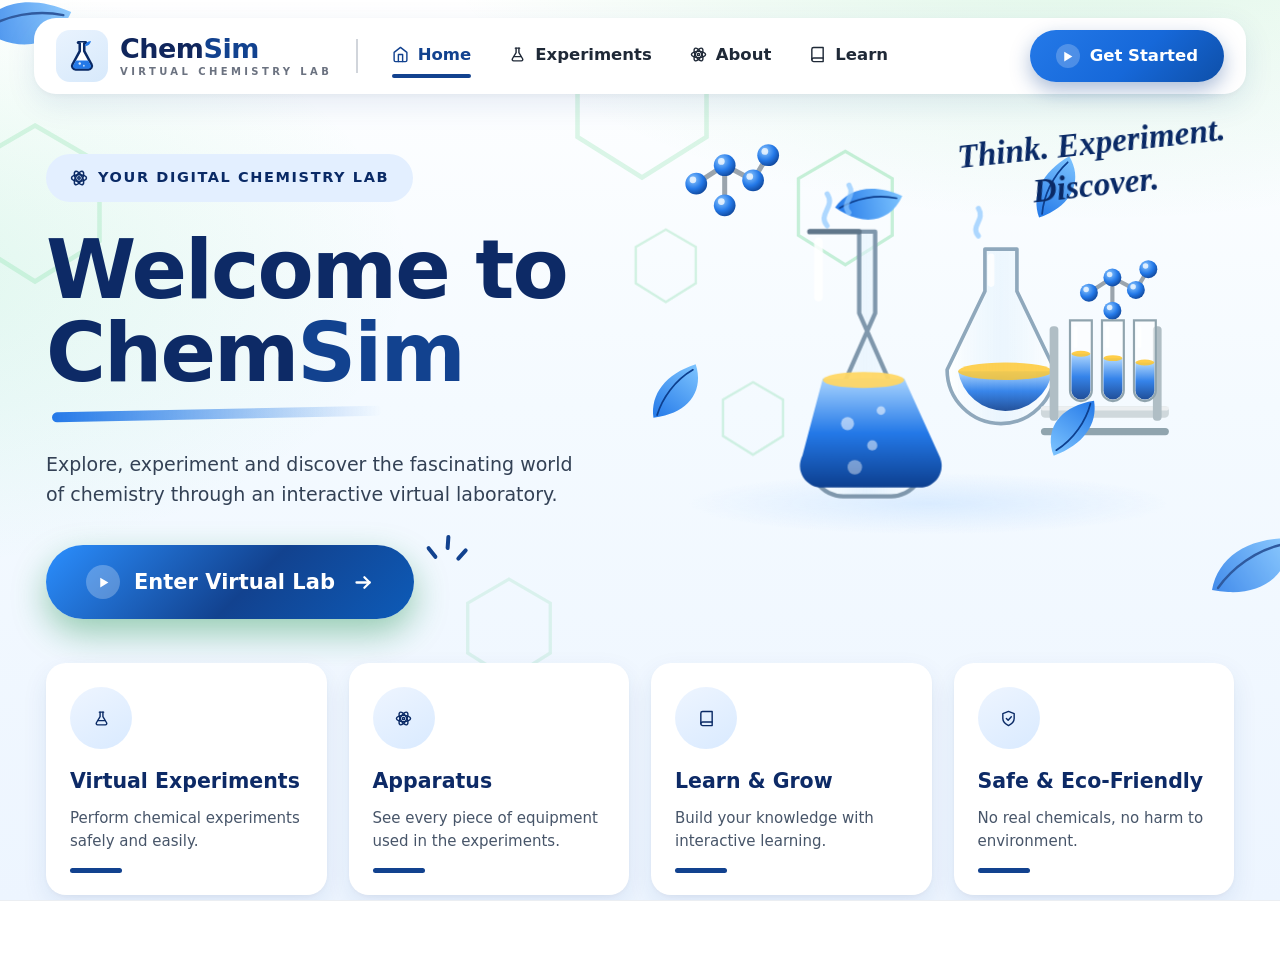
==== frontend/index.html @ 6877beca "Home: redesign to reference layout - navy sidebar nav, welcome banner, 6 arrow cards, footer; all bu" ====
<!DOCTYPE html>
<html lang="en">
<head>
  <meta charset="UTF-8">
  <meta name="viewport" content="width=device-width, initial-scale=1.0">
  <title>ChemSim — Interactive Virtual Chemistry Laboratory</title>

  <!-- App-like install (opens standalone like YouTube / WhatsApp) -->
  <link rel="manifest" href="manifest.json">
  <meta name="theme-color" content="#16a34a">
  <meta name="apple-mobile-web-app-capable" content="yes">
  <meta name="apple-mobile-web-app-title" content="ChemSim">
  <link rel="apple-touch-icon" href="assets/icon-192.png">
  <link rel="icon" type="image/svg+xml" href="assets/icon.svg">
  
  <!-- Design System & Styles -->
  <link rel="stylesheet" href="styles/landing.css?v=apparatus1">
  <link rel="stylesheet" href="styles/design-system.css?v=theme2">
  <link rel="stylesheet" href="styles/layout.css?v=theme2">
  <link rel="stylesheet" href="styles/components.css?v=home2">
  <link rel="stylesheet" href="styles/laboratory.css?v=theme2">
  <link rel="stylesheet" href="styles/responsive.css">
</head>
<body>
  <!-- Landing page (shown in front of the app) -->
  <div id="landing"></div>
  <div id="app">
    <!-- Header -->
    <header class="app-header" id="app-header">
      <div class="header-left">
        <button class="btn btn-ghost btn-sm header-home-btn" id="btn-home" aria-label="Home">
          <svg width="20" height="20" viewBox="0 0 24 24" fill="none" stroke="currentColor" stroke-width="2"><path d="M3 9l9-7 9 7v11a2 2 0 0 1-2 2H5a2 2 0 0 1-2-2z"/><polyline points="9 22 9 12 15 12 15 22"/></svg>
        </button>
        <button class="btn btn-ghost btn-sm header-back-btn" id="btn-back" style="display:none;" aria-label="Back">
          <svg width="18" height="18" viewBox="0 0 24 24" fill="none" stroke="currentColor" stroke-width="2"><polyline points="15 18 9 12 15 6"/></svg>
        </button>
        <button class="btn btn-sm header-landing-btn" id="btn-landing" title="Back to first page" aria-label="Back to first page">
          <svg width="16" height="16" viewBox="0 0 24 24" fill="none" stroke="currentColor" stroke-width="2.4" stroke-linecap="round" stroke-linejoin="round"><line x1="19" y1="12" x2="5" y2="12"/><polyline points="11 18 5 12 11 6"/></svg>
          Back
        </button>
        <div class="header-brand">
          <span class="brand-name">ChemSim</span>
        </div>
      </div>
      <div class="header-center" id="header-center">
        <span class="header-experiment-title" id="header-title"></span>
        <span class="header-experiment-id" id="header-id"></span>
      </div>
      <div class="header-right">
        <div class="header-progress" id="header-progress">
          <span class="progress-label" id="progress-label"></span>
          <div class="progress-bar-container">
            <div class="progress-bar-fill" id="progress-fill"></div>
          </div>
          <span class="progress-pct" id="progress-pct"></span>
        </div>
      </div>
    </header>

    <!-- Body -->
    <div class="app-body">
      <!-- Sidebar -->
      <aside class="app-sidebar" id="app-sidebar">
        <div class="sidebar-section">
          <h3 class="sidebar-heading">Navigation</h3>
          <nav class="sidebar-nav" id="sidebar-nav">
            <button class="sidebar-item active" data-screen="home">
              <svg width="18" height="18" viewBox="0 0 24 24" fill="none" stroke="currentColor" stroke-width="2"><path d="M3 9l9-7 9 7v11a2 2 0 0 1-2 2H5a2 2 0 0 1-2-2z"/><polyline points="9 22 9 12 15 12 15 22"/></svg>
              <span>Home</span>
            </button>
            <button class="sidebar-item" data-screen="experiment-select">
              <svg width="18" height="18" viewBox="0 0 24 24" fill="none" stroke="currentColor" stroke-width="2"><path d="M9 3h6v11l-3 3-3-3V3z"/><path d="M6 21h12"/></svg>
              <span>Practical Lab</span>
            </button>
            <button class="sidebar-item" data-screen="pba">
              <svg width="18" height="18" viewBox="0 0 24 24" fill="none" stroke="currentColor" stroke-width="2"><path d="M14 2H6a2 2 0 0 0-2 2v16a2 2 0 0 0 2 2h12a2 2 0 0 0 2-2V8z"/><polyline points="14 2 14 8 20 8"/><line x1="16" y1="13" x2="8" y2="13"/><line x1="16" y1="17" x2="8" y2="17"/></svg>
              <span>PBA Practice</span>
            </button>
            <button class="sidebar-item" data-screen="mystery">
              <svg width="18" height="18" viewBox="0 0 24 24" fill="none" stroke="currentColor" stroke-width="2"><circle cx="11" cy="11" r="8"/><line x1="21" y1="21" x2="16.65" y2="16.65"/></svg>
              <span>Mystery Lab</span>
            </button>
            <button class="sidebar-item" data-screen="log">
              <svg width="18" height="18" viewBox="0 0 24 24" fill="none" stroke="currentColor" stroke-width="2"><path d="M14 2H6a2 2 0 0 0-2 2v16a2 2 0 0 0 2 2h12a2 2 0 0 0 2-2V8z"/><polyline points="14 2 14 8 20 8"/></svg>
              <span>Experiment Log</span>
            </button>
            <button class="sidebar-item" data-screen="revision">
              <svg width="18" height="18" viewBox="0 0 24 24" fill="none" stroke="currentColor" stroke-width="2"><path d="M2 3h6a4 4 0 0 1 4 4v14a3 3 0 0 0-3-3H2z"/><path d="M22 3h-6a4 4 0 0 0-4 4v14a3 3 0 0 1 3-3h7z"/></svg>
              <span>Learning & Revision</span>
            </button>
            <button class="sidebar-item" data-screen="demo">
              <svg width="18" height="18" viewBox="0 0 24 24" fill="none" stroke="currentColor" stroke-width="2"><polygon points="5 3 19 12 5 21 5 3"/></svg>
              <span>Demo Mode</span>
            </button>
          </nav>
        </div>
        <div class="sidebar-section sidebar-experiments" id="sidebar-experiments" style="display:none;">
          <h3 class="sidebar-heading">Experiments</h3>
          <div class="sidebar-experiment-list" id="experiment-list"></div>
        </div>
      </aside>

      <!-- Main Workspace -->
      <main class="app-workspace" id="app-workspace">
        <div class="workspace-content" id="workspace-content"></div>
      </main>

      <!-- Instruction Panel -->
      <aside class="app-instruction-panel" id="instruction-panel">
        <div class="instruction-content" id="instruction-content">
          <div class="instruction-placeholder">
            <svg width="40" height="40" viewBox="0 0 24 24" fill="none" stroke="var(--color-text-light)" stroke-width="1.5"><circle cx="12" cy="12" r="10"/><line x1="12" y1="16" x2="12" y2="12"/><line x1="12" y1="8" x2="12.01" y2="8"/></svg>
            <p>Select an experiment to begin</p>
          </div>
        </div>
      </aside>
    </div>

    <!-- Action Bar -->
    <footer class="app-action-bar" id="app-action-bar">
      <div class="action-left">
        <button class="btn btn-secondary" id="btn-action-back" style="display:none;">
          <svg width="16" height="16" viewBox="0 0 24 24" fill="none" stroke="currentColor" stroke-width="2"><polyline points="15 18 9 12 15 6"/></svg>
          Back
        </button>
      </div>
      <div class="action-center" id="action-center">
        <button class="btn btn-primary" id="btn-action-next" style="display:none;">
          Next
          <svg width="16" height="16" viewBox="0 0 24 24" fill="none" stroke="currentColor" stroke-width="2"><polyline points="9 18 15 12 9 6"/></svg>
        </button>
      </div>
      <div class="action-right">
        <button class="btn btn-ghost btn-sm" id="btn-action-reset" style="display:none;">Reset</button>
      </div>
    </footer>
  </div>

  <!-- Backend / Domain Layer -->
  <script src="../backend/data/experiments.js"></script>
  <script src="../backend/data/simulationConfig.js?v=heat2"></script>
  <script src="../backend/data/pbaQuestions.js"></script>
  <script src="../backend/domain/experimentEngine.js"></script>
  <script src="../backend/domain/validationEngine.js"></script>
  <script src="../backend/domain/calculationEngine.js"></script>
  <script src="../backend/domain/scoringEngine.js"></script>
  <script src="../backend/services/experimentService.js"></script>
  <script src="../backend/services/pbaService.js"></script>
  <script src="../backend/services/mysteryService.js"></script>
  <script src="../backend/services/logService.js"></script>

  <!-- Frontend Services -->
  <script src="services/apiClient.js"></script>

  <!-- Frontend Components -->
  <script src="components/AppShell.js"></script>
  <script src="components/Header.js"></script>
  <script src="components/ExperimentSidebar.js"></script>
  <script src="components/ProgressTracker.js"></script>
  <script src="components/ToolsPanel.js"></script>
  <script src="components/LaboratoryWorkspace.js?v=m71w1"></script>
  <script src="components/InstructionPanel.js?v=side1"></script>
  <script src="components/FeedbackPanel.js"></script>
  <script src="components/ActionBar.js"></script>

  <!-- Frontend Screens -->
  <script src="screens/HomeScreen.js?v=home2"></script>
  <script src="screens/ExperimentScreen.js?v=side1"></script>
  <script src="screens/ResultsScreen.js"></script>
  <script src="screens/PBAScreen.js"></script>
  <script src="screens/MysteryLabScreen.js"></script>
  <script src="screens/LogScreen.js"></script>
  <script src="screens/RevisionScreen.js"></script>
  <script src="screens/DemoScreen.js?v=a1mantle1"></script>

  <!-- Frontend Renderers -->
  <script src="renderers/MysteryToolRenderer.js"></script>
  <script src="renderers/ChromatographyRenderer.js"></script>
  <script src="renderers/DistillationRenderer.js"></script>
  <script src="renderers/TitrationRenderer.js"></script>
  <script src="renderers/GasRenderer.js"></script>
  <script src="renderers/MinorExperimentRenderer.js?v=m75w2"></script>

  <!-- Main Application -->
  <script src="app.js?v=home2"></script>

  <!-- Landing page (front page) -->
  <script src="landing.js?v=apparatus1"></script>
</body>
</html>
---- frontend/styles/landing.css ----
/* ================================================================
   ChemSim — Landing page (adds a front page in front of the app)
   Self-contained: only styles #landing, never touches the app UI.
   ================================================================ */

#landing {
  position: fixed;
  inset: 0;
  z-index: 9999;
  overflow-y: auto;
  overflow-x: hidden;
  background:
    radial-gradient(1100px 520px at 85% -10%, rgba(34, 197, 94, 0.16), transparent 60%),
    radial-gradient(900px 500px at -10% 30%, rgba(74, 222, 128, 0.14), transparent 60%),
    linear-gradient(180deg, #ffffff 0%, #f4faff 45%, #edf5ff 100%);
  font-family: 'Segoe UI', system-ui, -apple-system, Roboto, Arial, sans-serif;
  color: #0d2f75;
  -webkit-font-smoothing: antialiased;
  opacity: 1;
  transition: opacity 0.28s ease;
}

#landing.lg-hiding {
  opacity: 0;
  pointer-events: none;
}

#landing * {
  box-sizing: border-box;
}

.lg-wrap {
  position: relative;
  z-index: 2;
  max-width: 1600px;
  margin: 0 auto;
  padding: 18px 34px 0;
}

/* ---------- decorative background ---------- */

.lg-hex {
  position: absolute;
  z-index: 1;
  opacity: 0.5;
  pointer-events: none;
}

.lg-leafbg {
  position: absolute;
  z-index: 1;
  pointer-events: none;
  opacity: 0.85;
}

/* ---------- top navigation ---------- */

.lg-nav {
  position: relative;
  z-index: 5;
  display: flex;
  align-items: center;
  gap: 18px;
  background: #ffffff;
  border-radius: 22px;
  padding: 12px 22px;
  box-shadow: 0 10px 30px rgba(18, 66, 143, 0.10), 0 2px 6px rgba(0, 0, 0, 0.04);
}

.lg-logo {
  display: flex;
  align-items: center;
  gap: 12px;
  text-decoration: none;
  color: inherit;
}

.lg-logo-badge {
  width: 52px;
  height: 52px;
  flex: 0 0 52px;
  border-radius: 14px;
  background: linear-gradient(150deg, #e9f3fe, #d7e9fb);
  display: flex;
  align-items: center;
  justify-content: center;
}

.lg-logo-text {
  display: flex;
  flex-direction: column;
  line-height: 1;
}

.lg-logo-text b {
  font-size: 27px;
  font-weight: 800;
  letter-spacing: -0.5px;
  color: #10265c;
}

.lg-logo-text b span {
  color: #12428f;
}

.lg-logo-text small {
  margin-top: 5px;
  font-size: 10px;
  font-weight: 700;
  letter-spacing: 3.4px;
  color: #6b7280;
}

.lg-nav-div {
  width: 1.5px;
  height: 34px;
  background: #d1d5db;
  margin-left: 6px;
}

.lg-links {
  display: flex;
  align-items: center;
  gap: 6px;
  flex: 1;
}

.lg-link {
  position: relative;
  display: flex;
  align-items: center;
  gap: 9px;
  border: 0;
  background: transparent;
  font: inherit;
  font-size: 16.5px;
  font-weight: 600;
  color: #1f2937;
  padding: 10px 16px 13px;
  border-radius: 12px;
  cursor: pointer;
  transition: color 0.15s ease, background 0.15s ease;
}

.lg-link:hover {
  color: #12428f;
  background: rgba(22, 163, 74, 0.07);
}

.lg-link svg {
  flex: 0 0 auto;
}

.lg-link--active {
  color: #12428f;
}

.lg-link--active::after {
  content: '';
  position: absolute;
  left: 16px;
  right: 16px;
  bottom: 3px;
  height: 3.5px;
  border-radius: 3px;
  background: #12428f;
}

.lg-cta {
  display: flex;
  align-items: center;
  gap: 10px;
  border: 0;
  font: inherit;
  font-size: 16.5px;
  font-weight: 700;
  color: #ffffff;
  background: linear-gradient(135deg, #2479e8 0%, #1668d9 55%, #0e4fa8 100%);
  padding: 13px 26px;
  border-radius: 999px;
  cursor: pointer;
  box-shadow: 0 8px 20px rgba(18, 66, 143, 0.35);
  transition: transform 0.15s ease, box-shadow 0.15s ease;
}

.lg-cta:hover {
  transform: translateY(-2px);
  box-shadow: 0 12px 26px rgba(18, 66, 143, 0.45);
}

.lg-cta .lg-cta-play {
  width: 24px;
  height: 24px;
  border-radius: 50%;
  background: rgba(255, 255, 255, 0.22);
  display: flex;
  align-items: center;
  justify-content: center;
}

/* ---------- hero ---------- */

.lg-hero {
  position: relative;
  z-index: 3;
  display: flex;
  align-items: flex-start;
  gap: 30px;
  padding: 46px 12px 10px;
}

.lg-hero-left {
  flex: 1 1 46%;
  min-width: 320px;
  padding-top: 14px;
}

.lg-eyebrow {
  display: inline-flex;
  align-items: center;
  gap: 10px;
  background: #e3efff;
  color: #0a2a66;
  font-size: 14.5px;
  font-weight: 800;
  letter-spacing: 1.6px;
  padding: 12px 24px;
  border-radius: 999px;
}

.lg-title {
  display: block;
  margin: 26px 0 0;
  font-size: clamp(46px, 6.4vw, 86px);
  line-height: 1.02;
  font-weight: 800;
  letter-spacing: -2px;
  color: #0d2a66;
}

.lg-title span {
  color: #12428f;
}

.lg-underline {
  width: 330px;
  max-width: 70%;
  height: 10px;
  margin: 14px 0 0 6px;
  border-radius: 10px;
  background: linear-gradient(90deg, #2479e8, rgba(34, 197, 94, 0));
  transform: rotate(-1.2deg);
}

.lg-lead {
  margin: 30px 0 0;
  max-width: 560px;
  font-size: 19px;
  line-height: 1.6;
  color: #334155;
}

.lg-enter-row {
  position: relative;
  display: inline-flex;
  align-items: center;
  margin-top: 36px;
}

.lg-enter {
  display: flex;
  align-items: center;
  gap: 14px;
  border: 0;
  font: inherit;
  font-size: 21px;
  font-weight: 800;
  color: #ffffff;
  background: linear-gradient(135deg, #2b8fff 0%, #12428f 55%, #0d5bb8 100%);
  padding: 20px 40px;
  border-radius: 999px;
  cursor: pointer;
  box-shadow: 0 14px 34px rgba(13, 138, 62, 0.4);
  transition: transform 0.15s ease, box-shadow 0.15s ease;
}

.lg-enter:hover {
  transform: translateY(-3px);
  box-shadow: 0 18px 40px rgba(13, 138, 62, 0.5);
}

.lg-enter .lg-enter-play {
  width: 34px;
  height: 34px;
  border-radius: 50%;
  background: rgba(255, 255, 255, 0.25);
  display: flex;
  align-items: center;
  justify-content: center;
}

.lg-enter .lg-enter-arrow {
  font-size: 24px;
  margin-left: 4px;
}

.lg-sparks {
  position: absolute;
  right: -54px;
  top: -14px;
  width: 44px;
  height: 44px;
  pointer-events: none;
}

.lg-sparks i {
  position: absolute;
  display: block;
  width: 4px;
  height: 15px;
  border-radius: 4px;
  background: #12428f;
}

.lg-sparks i:nth-child(1) { left: 6px; top: 14px; transform: rotate(-38deg); }
.lg-sparks i:nth-child(2) { left: 22px; top: 4px; transform: rotate(4deg); }
.lg-sparks i:nth-child(3) { left: 36px; top: 16px; transform: rotate(42deg); }

/* ---------- hero illustration ---------- */

.lg-hero-right {
  position: relative;
  flex: 1 1 54%;
  min-width: 340px;
}

.lg-slogan {
  position: absolute;
  right: 6px;
  top: -18px;
  z-index: 4;
  font-family: 'Segoe Script', 'Brush Script MT', cursive;
  font-size: clamp(24px, 2.6vw, 40px);
  font-style: italic;
  font-weight: 700;
  color: #0a2a66;
  text-align: center;
  line-height: 1.25;
  transform: rotate(-6deg);
  pointer-events: none;
}

.lg-illu {
  display: block;
  width: 100%;
  height: auto;
  max-height: 560px;
}

/* ---------- feature cards ---------- */

.lg-features {
  position: relative;
  z-index: 3;
  display: grid;
  grid-template-columns: repeat(4, 1fr);
  gap: 22px;
  padding: 34px 12px 26px;
}

.lg-card {
  display: flex;
  flex-direction: column;
  align-items: flex-start;
  text-align: left;
  background: #ffffff;
  border: 0;
  border-radius: 20px;
  padding: 24px 24px 22px;
  font: inherit;
  cursor: pointer;
  box-shadow: 0 10px 26px rgba(18, 66, 143, 0.09), 0 2px 5px rgba(0, 0, 0, 0.04);
  transition: transform 0.16s ease, box-shadow 0.16s ease;
}

.lg-card:hover {
  transform: translateY(-5px);
  box-shadow: 0 18px 36px rgba(18, 66, 143, 0.16);
}

.lg-card-icon {
  width: 62px;
  height: 62px;
  border-radius: 50%;
  background: linear-gradient(150deg, #eef5ff, #d9eaff);
  display: flex;
  align-items: center;
  justify-content: center;
  color: #0a2a66;
  margin-bottom: 16px;
}

.lg-card h3 {
  margin: 0;
  font-size: 20.5px;
  font-weight: 800;
  color: #0d2a66;
}

.lg-card p {
  margin: 9px 0 0;
  font-size: 15px;
  line-height: 1.5;
  color: #475569;
}

.lg-card-rule {
  width: 52px;
  height: 5px;
  border-radius: 5px;
  background: #12428f;
  margin-top: 16px;
}

/* ---------- about strip ---------- */

.lg-about {
  position: relative;
  z-index: 3;
  margin: 6px 12px 0;
  background: #ffffff;
  border-radius: 20px;
  padding: 26px 30px;
  box-shadow: 0 10px 26px rgba(18, 66, 143, 0.08);
  scroll-margin-top: 20px;
}

.lg-about h3 {
  margin: 0 0 8px;
  font-size: 21px;
  font-weight: 800;
  color: #0d2a66;
}

.lg-about p {
  margin: 0;
  font-size: 15.5px;
  line-height: 1.6;
  color: #475569;
  max-width: 1100px;
}

/* ---------- bottom wave ---------- */

.lg-wave {
  position: relative;
  z-index: 2;
  margin-top: 30px;
  line-height: 0;
}

.lg-wave svg {
  display: block;
  width: 100%;
  height: auto;
}

/* ---------- responsive ---------- */

@media (max-width: 1100px) {
  .lg-features {
    grid-template-columns: repeat(2, 1fr);
  }
}

@media (max-width: 980px) {
  .lg-wrap {
    padding: 14px 16px 0;
  }
  .lg-nav {
    flex-wrap: wrap;
    gap: 10px;
    padding: 10px 14px;
  }
  .lg-nav-div {
    display: none;
  }
  .lg-links {
    order: 3;
    flex-basis: 100%;
    justify-content: space-between;
    border-top: 1px solid #eef4fb;
    padding-top: 6px;
  }
  .lg-link {
    font-size: 14.5px;
    padding: 8px 8px 11px;
  }
  .lg-cta {
    margin-left: auto;
    padding: 11px 20px;
    font-size: 14.5px;
  }
  .lg-hero {
    flex-direction: column;
    padding-top: 30px;
  }
  .lg-hero-left,
  .lg-hero-right {
    flex-basis: auto;
    width: 100%;
  }
  .lg-slogan {
    top: -6px;
    font-size: 24px;
  }
  .lg-sparks {
    display: none;
  }
}

@media (max-width: 620px) {
  .lg-features {
    grid-template-columns: 1fr;
  }
  .lg-link span {
    display: none;
  }
  .lg-logo-text b {
    font-size: 22px;
  }
  .lg-enter {
    font-size: 17px;
    padding: 16px 26px;
  }
}

/* ---------- Safe & Eco-Friendly modal ---------- */

.lg-modal {
  position: fixed;
  inset: 0;
  z-index: 10001;
  display: flex;
  align-items: center;
  justify-content: center;
  padding: 22px;
  background: rgba(9, 30, 16, 0.55);
  opacity: 0;
  transition: opacity 0.25s ease;
}

.lg-modal[hidden] {
  display: none;
}

.lg-modal.lg-modal--open {
  opacity: 1;
}

.lg-modal-card {
  position: relative;
  width: 100%;
  max-width: 560px;
  max-height: 90vh;
  overflow-y: auto;
  background: #ffffff;
  border-radius: 22px;
  padding: 30px 30px 26px;
  box-shadow: 0 30px 60px rgba(6, 40, 20, 0.35);
  transform: translateY(26px) scale(0.94);
  opacity: 0;
  transition: transform 0.32s cubic-bezier(0.2, 0.9, 0.3, 1.25), opacity 0.28s ease;
}

.lg-modal.lg-modal--open .lg-modal-card {
  transform: none;
  opacity: 1;
}

.lg-modal-close {
  position: absolute;
  top: 14px;
  right: 16px;
  width: 38px;
  height: 38px;
  border: 0;
  border-radius: 50%;
  background: #f0f7ff;
  color: #0a2a66;
  font-size: 24px;
  line-height: 1;
  cursor: pointer;
  transition: background 0.15s ease, transform 0.2s ease;
}

.lg-modal-close:hover {
  background: #e3efff;
  transform: rotate(90deg);
}

.lg-modal-head {
  display: flex;
  align-items: center;
  gap: 14px;
  margin-bottom: 18px;
  padding-right: 44px;
}

.lg-modal-head h3 {
  margin: 0;
  font-size: 24px;
  font-weight: 800;
  color: #0d2a66;
}

.lg-modal-ico--head {
  flex: 0 0 52px;
  width: 52px;
  height: 52px;
  border-radius: 50%;
  background: linear-gradient(150deg, #eef5ff, #d9eaff);
  display: flex;
  align-items: center;
  justify-content: center;
  color: #0a2a66;
}

.lg-modal-list {
  display: flex;
  flex-direction: column;
}

.lg-modal-item {
  display: flex;
  align-items: flex-start;
  gap: 14px;
  background: #f5faff;
  border: 1px solid #e0edfc;
  border-radius: 16px;
  padding: 14px 16px;
  margin-top: 12px;
  opacity: 0;
  transform: translateX(-16px);
  transition: opacity 0.4s ease, transform 0.4s ease;
}

.lg-modal.lg-modal--open .lg-modal-item {
  opacity: 1;
  transform: none;
}

.lg-modal.lg-modal--open .lg-modal-item:nth-child(1) { transition-delay: 0.14s; }
.lg-modal.lg-modal--open .lg-modal-item:nth-child(2) { transition-delay: 0.22s; }
.lg-modal.lg-modal--open .lg-modal-item:nth-child(3) { transition-delay: 0.30s; }
.lg-modal.lg-modal--open .lg-modal-item:nth-child(4) { transition-delay: 0.38s; }

.lg-modal-ico {
  flex: 0 0 44px;
  width: 44px;
  height: 44px;
  border-radius: 50%;
  background: #e3efff;
  display: flex;
  align-items: center;
  justify-content: center;
  font-size: 21px;
}

.lg-modal-txt b {
  display: block;
  font-size: 16.5px;
  font-weight: 800;
  color: #0d2a66;
}

.lg-modal-txt p {
  margin: 4px 0 0;
  font-size: 14.5px;
  line-height: 1.5;
  color: #475569;
}

@media (max-width: 620px) {
  .lg-modal-card {
    padding: 24px 18px 20px;
  }
  .lg-modal-ico {
    flex: 0 0 38px;
    width: 38px;
    height: 38px;
    font-size: 18px;
  }
}

/* ---- Apparatus gallery modal ---- */
.lg-app-note {
  margin: 2px 0 12px;
  font-size: 13.5px;
  color: #475569;
  text-align: center;
}
.lg-app-wrap {
  max-height: min(58vh, 460px);
  overflow-y: auto;
  padding-right: 4px;
}
.lg-app-grid {
  display: grid;
  grid-template-columns: repeat(4, 1fr);
  gap: 12px;
}
.lg-app-item {
  background: #f4f9ff;
  border: 1px solid #d9eaff;
  border-radius: 14px;
  padding: 10px 8px;
  text-align: center;
}
.lg-app-item b {
  display: block;
  margin-top: 6px;
  font-size: 12px;
  color: #0d2a66;
  font-weight: 700;
  line-height: 1.25;
}
.lg-app-ico svg {
  width: 44px;
  height: 44px;
  display: block;
  margin: 0 auto;
}
@media (max-width: 700px) {
  .lg-app-grid {
    grid-template-columns: repeat(3, 1fr);
  }
}
---- frontend/styles/design-system.css ----
/* Design System - Laboratory-Inspired CSS Variables and Reset */

:root {
  /* Colors - Laboratory-inspired */
  --color-bg: #f2f7fd;
  --color-surface: #ffffff;
  --color-surface-elevated: #ffffff;
  --color-primary: #12428f;
  --color-primary-light: #2479e8;
  --color-primary-dark: #0a2a66;
  --color-primary-50: rgba(18, 66, 143, 0.05);
  --color-primary-100: rgba(18, 66, 143, 0.1);
  --color-text: #1a2332;
  --color-text-secondary: #5a6577;
  --color-text-light: #8892a0;
  --color-border: #dce0e6;
  --color-border-light: #ebeef2;
  --color-success: #0d9e5f;
  --color-success-dark: #087a47;
  --color-success-100: rgba(13, 158, 95, 0.1);
  --color-success-bg: #e8f8ef;
  --color-error: #dc3545;
  --color-error-bg: #fdf0f1;
  --color-warning: #f0ad4e;
  --color-warning-bg: #fef8ec;
  --color-info: #2479e8;
  --color-info-bg: #eaf3ff;

  /* Typography */
  --font-sans: "Inter", "Segoe UI", system-ui, -apple-system, sans-serif;
  --font-mono: "JetBrains Mono", "Fira Code", "Consolas", monospace;
  --text-xs: 0.75rem;
  --text-sm: 0.8125rem;
  --text-base: 0.9375rem;
  --text-lg: 1.0625rem;
  --text-xl: 1.25rem;
  --text-2xl: 1.5rem;
  --text-3xl: 1.875rem;

  /* Spacing */
  --space-1: 0.25rem;
  --space-2: 0.5rem;
  --space-3: 0.75rem;
  --space-4: 1rem;
  --space-5: 1.25rem;
  --space-6: 1.5rem;
  --space-8: 2rem;
  --space-10: 2.5rem;
  --space-12: 3rem;

  /* Shadows */
  --shadow-xs: 0 1px 2px rgba(0,0,0,0.04);
  --shadow-sm: 0 1px 3px rgba(0,0,0,0.06), 0 1px 2px rgba(0,0,0,0.04);
  --shadow-md: 0 4px 6px -1px rgba(0,0,0,0.07), 0 2px 4px -1px rgba(0,0,0,0.04);
  --shadow-lg: 0 10px 15px -3px rgba(0,0,0,0.08), 0 4px 6px -2px rgba(0,0,0,0.03);
  --shadow-xl: 0 20px 25px -5px rgba(0,0,0,0.08), 0 10px 10px -5px rgba(0,0,0,0.02);

  /* Border radius */
  --radius-sm: 4px;
  --radius-md: 6px;
  --radius-lg: 8px;
  --radius-xl: 12px;
  --radius-full: 9999px;

  /* Transitions */
  --transition-fast: 150ms ease;
  --transition-base: 200ms ease;
  --transition-slow: 300ms ease;

  /* Z-index layers */
  --z-base: 1;
  --z-dropdown: 100;
  --z-sticky: 200;
  --z-modal: 300;
  --z-tooltip: 400;
}

/* CSS Reset */
*,
*::before,
*::after {
  box-sizing: border-box;
  margin: 0;
  padding: 0;
}

html {
  scroll-behavior: smooth;
  -webkit-text-size-adjust: 100%;
}

body {
  font-family: var(--font-sans);
  font-size: var(--text-base);
  line-height: 1.6;
  color: var(--color-text);
  background-color: var(--color-bg);
  -webkit-font-smoothing: antialiased;
  -moz-osx-font-smoothing: grayscale;
  min-height: 100vh;
}

img, svg {
  display: block;
  max-width: 100%;
}

a {
  color: inherit;
  text-decoration: none;
}

ul, ol {
  list-style: none;
}

button {
  cursor: pointer;
  font: inherit;
  border: none;
  background: none;
}

input, textarea, select {
  font: inherit;
}

table {
  border-collapse: collapse;
  border-spacing: 0;
}

::-webkit-scrollbar {
  width: 6px;
  height: 6px;
}

::-webkit-scrollbar-track {
  background: transparent;
}

::-webkit-scrollbar-thumb {
  background: var(--color-border);
  border-radius: var(--radius-full);
}

::-webkit-scrollbar-thumb:hover {
  background: var(--color-text-light);
}
---- frontend/styles/layout.css ----
/* Application Layout */

#app {
  display: flex;
  flex-direction: column;
  min-height: 100vh;
  width: 100%;
}

/* Header */
.app-header {
  position: fixed;
  top: 0;
  left: 0;
  right: 0;
  height: 56px;
  background-color: #ffffff;
  color: var(--color-primary-dark);
  border-bottom: 1px solid #d9e6f8;
  display: flex;
  align-items: center;
  padding: 0 var(--space-5);
  gap: var(--space-4);
  z-index: var(--z-sticky);
  box-shadow: var(--shadow-md);
}

.header-left {
  display: flex;
  align-items: center;
  gap: var(--space-2);
}

.header-home-btn,
.header-back-btn {
  color: var(--color-primary-dark);
  padding: var(--space-1);
}

.header-brand {
  margin-left: var(--space-2);
}

.brand-name {
  font-weight: 700;
  font-size: var(--text-lg);
  letter-spacing: 0.5px;
}

.header-center {
  flex: 1;
  display: flex;
  flex-direction: column;
  min-width: 0;
}

.header-experiment-title {
  font-weight: 500;
  font-size: var(--text-sm);
  white-space: nowrap;
  overflow: hidden;
  text-overflow: ellipsis;
}

.header-experiment-id {
  font-size: var(--text-xs);
  opacity: 0.7;
}

.header-right {
  display: flex;
  align-items: center;
  gap: var(--space-4);
}

.header-progress {
  display: flex;
  align-items: center;
  gap: var(--space-3);
}

.progress-label {
  font-size: var(--text-xs);
  opacity: 0.8;
  white-space: nowrap;
}

.progress-bar-container {
  width: 120px;
  height: 4px;
  background-color: rgba(255,255,255,0.2);
  border-radius: var(--radius-full);
  overflow: hidden;
}

.progress-bar-fill {
  height: 100%;
  background-color: var(--color-primary-light);
  border-radius: var(--radius-full);
  transition: width var(--transition-base);
}

.progress-pct {
  font-size: var(--text-xs);
  opacity: 0.8;
  min-width: 30px;
}

/* Body */
.app-body {
  display: flex;
  flex: 1;
  margin-top: 56px;
  min-height: calc(100vh - 56px);
}

/* Sidebar */
.app-sidebar {
  width: 260px;
  min-width: 260px;
  background-color: var(--color-surface);
  border-right: 1px solid var(--color-border-light);
  overflow-y: auto;
  display: flex;
  flex-direction: column;
}

.sidebar-section {
  padding: var(--space-3) 0;
}

.sidebar-section + .sidebar-section {
  border-top: 1px solid var(--color-border-light);
}

.sidebar-heading {
  padding: var(--space-2) var(--space-4);
  font-size: var(--text-xs);
  font-weight: 600;
  color: var(--color-text-light);
  text-transform: uppercase;
  letter-spacing: 0.05em;
}

.sidebar-nav {
  display: flex;
  flex-direction: column;
  gap: var(--space-1);
  padding: 0 var(--space-2);
}

.sidebar-item {
  display: flex;
  align-items: center;
  gap: var(--space-3);
  padding: var(--space-2) var(--space-3);
  border-radius: var(--radius-md);
  font-size: var(--text-sm);
  color: var(--color-text);
  background: none;
  border: none;
  cursor: pointer;
  text-align: left;
  width: 100%;
  transition: background var(--transition-fast);
}

.sidebar-item:hover {
  background-color: var(--color-primary-50);
}

.sidebar-item.active {
  background-color: var(--color-primary-100);
  color: var(--color-primary-dark);
  font-weight: 600;
}

.sidebar-item svg {
  flex-shrink: 0;
  opacity: 0.7;
}

.sidebar-item.active svg {
  opacity: 1;
}

.sidebar-experiment-list {
  padding: 0 var(--space-2);
}

.experiment-group {
  margin-bottom: var(--space-3);
}

.experiment-group-title {
  padding: var(--space-1) var(--space-3);
  font-size: var(--text-xs);
  font-weight: 600;
  color: var(--color-text-light);
  text-transform: uppercase;
  letter-spacing: 0.05em;
}

.experiment-item {
  display: flex;
  align-items: flex-start;
  gap: var(--space-2);
  padding: var(--space-2) var(--space-3);
  border-radius: var(--radius-md);
  font-size: var(--text-sm);
  color: var(--color-text);
  background: none;
  border: none;
  cursor: pointer;
  text-align: left;
  width: 100%;
  transition: background var(--transition-fast);
}

.experiment-item:hover {
  background-color: var(--color-primary-50);
}

.experiment-item-id {
  font-weight: 600;
  color: var(--color-primary);
  min-width: 36px;
  flex-shrink: 0;
}

.experiment-item-title {
  color: var(--color-text-secondary);
  font-size: var(--text-xs);
  line-height: 1.4;
}

/* Workspace */
.app-workspace {
  flex: 1;
  min-width: 0;
  display: flex;
  flex-direction: column;
  background-color: var(--color-bg);
  position: relative;
  overflow-y: auto;
}

.workspace-content {
  flex: 1;
  padding: var(--space-6);
}

/* Instruction Panel */
.app-instruction-panel {
  width: 300px;
  min-width: 300px;
  background-color: var(--color-surface);
  border-left: 1px solid var(--color-border-light);
  overflow-y: auto;
  display: flex;
  flex-direction: column;
}

.instruction-content {
  flex: 1;
  padding: var(--space-4);
}

.instruction-placeholder {
  display: flex;
  flex-direction: column;
  align-items: center;
  justify-content: center;
  height: 100%;
  gap: var(--space-3);
  color: var(--color-text-light);
  text-align: center;
  padding: var(--space-6);
}

.instruction-panel-content {
  display: flex;
  flex-direction: column;
  gap: var(--space-4);
}

.instruction-card {
  background: var(--color-bg);
  border-radius: var(--radius-lg);
  padding: var(--space-4);
  border: 1px solid var(--color-border-light);
}

.instruction-stage {
  font-size: var(--text-sm);
  font-weight: 600;
  color: var(--color-primary);
  text-transform: uppercase;
  letter-spacing: 0.05em;
  margin-bottom: var(--space-3);
}

.instruction-body {
  font-size: var(--text-sm);
  line-height: 1.6;
  color: var(--color-text-secondary);
}

.instruction-body ul {
  padding-left: var(--space-5);
  margin: var(--space-2) 0;
}

.instruction-body li {
  margin-bottom: var(--space-1);
}

.instruction-highlight {
  font-weight: 600;
  color: var(--color-primary-dark);
}

.instruction-formula {
  font-family: var(--font-mono);
  font-size: var(--text-sm);
  background: var(--color-bg);
  padding: var(--space-3);
  border-radius: var(--radius-md);
  border: 1px solid var(--color-border-light);
  margin: var(--space-2) 0;
}

/* Action Bar */
.app-action-bar {
  height: 60px;
  min-height: 60px;
  display: flex;
  align-items: center;
  justify-content: space-between;
  padding: 0 var(--space-5);
  background-color: var(--color-surface);
  border-top: 1px solid var(--color-border-light);
}

.action-left,
.action-center,
.action-right {
  display: flex;
  align-items: center;
  gap: var(--space-3);
}

.action-left {
  flex: 1;
}

.action-right {
  flex: 1;
  justify-content: flex-end;
}

.action-center {
  display: flex;
  align-items: center;
  gap: var(--space-3);
  flex-wrap: wrap;
  justify-content: center;
}

.stage-next-btn-wrap {
  display: flex;
  justify-content: flex-end;
  padding: var(--space-4) 0 var(--space-2) 0;
}

.stage-next-btn {
  padding: var(--space-2) var(--space-5);
  font-size: var(--text-sm);
  font-weight: 600;
}

/* ===== Header — Back button to first page (landing) ===== */
.app-header .header-landing-btn {
  display: inline-flex;
  align-items: center;
  gap: 6px;
  background: #ffffff;
  color: var(--color-primary);
  font-weight: 700;
  font-size: var(--text-sm);
  border: 0;
  border-radius: var(--radius-full);
  padding: 6px 14px;
  cursor: pointer;
  box-shadow: var(--shadow-sm);
  transition: background var(--transition-fast), transform var(--transition-fast);
}

.app-header .header-landing-btn:hover {
  background: #e3efff;
  transform: translateX(-2px);
}
---- frontend/styles/components.css ----
/* Reusable Component Styles */

/* Buttons */
.btn {
  display: inline-flex;
  align-items: center;
  justify-content: center;
  gap: var(--space-2);
  font-weight: 500;
  border-radius: var(--radius-md);
  transition: all var(--transition-fast);
  white-space: nowrap;
  user-select: none;
  cursor: pointer;
}

.btn-sm {
  padding: var(--space-1) var(--space-3);
  font-size: var(--text-xs);
  height: 32px;
}

.btn-md {
  padding: var(--space-2) var(--space-4);
  font-size: var(--text-sm);
  height: 36px;
}

.btn-lg {
  padding: var(--space-2) var(--space-5);
  font-size: var(--text-base);
  height: 42px;
}

.btn-primary {
  background-color: var(--color-primary);
  color: #ffffff;
}

.btn-primary:hover {
  background-color: var(--color-primary-light);
}

.btn-primary:active {
  background-color: var(--color-primary-dark);
}

.btn-secondary {
  background-color: var(--color-surface);
  color: var(--color-text);
  border: 1px solid var(--color-border);
}

.btn-secondary:hover {
  background-color: var(--color-bg);
  border-color: var(--color-text-light);
}

.btn-accent {
  background-color: var(--color-primary-light);
  color: #ffffff;
}

.btn-accent:hover {
  background-color: var(--color-primary);
}

.btn-ghost {
  background-color: transparent;
  color: var(--color-text-secondary);
}

.btn-ghost:hover {
  background-color: var(--color-primary-50);
  color: var(--color-primary);
}

.btn-danger {
  background-color: var(--color-error);
  color: #ffffff;
}

.btn-danger:hover {
  background-color: #c82333;
}

.btn:disabled {
  opacity: 0.5;
  cursor: not-allowed;
  pointer-events: none;
}

/* Card */
.card {
  background-color: var(--color-surface);
  border: 1px solid var(--color-border-light);
  border-radius: var(--radius-lg);
  box-shadow: var(--shadow-sm);
  overflow: hidden;
}

.card-header {
  padding: var(--space-4) var(--space-5);
  border-bottom: 1px solid var(--color-border-light);
  display: flex;
  align-items: center;
  justify-content: space-between;
}

.card-header__title {
  font-weight: 600;
  font-size: var(--text-base);
}

.card-body {
  padding: var(--space-5);
}

.card-footer {
  padding: var(--space-3) var(--space-5);
  border-top: 1px solid var(--color-border-light);
  background-color: var(--color-bg);
  display: flex;
  align-items: center;
  justify-content: flex-end;
  gap: var(--space-3);
}

/* Badge */
.badge {
  display: inline-flex;
  align-items: center;
  padding: 2px var(--space-2);
  font-size: var(--text-xs);
  font-weight: 500;
  border-radius: var(--radius-full);
  line-height: 1.4;
}

.badge-success {
  background-color: var(--color-success-bg);
  color: var(--color-success);
}

.badge-warning {
  background-color: var(--color-warning-bg);
  color: #b8860b;
}

.badge-error {
  background-color: var(--color-error-bg);
  color: var(--color-error);
}

.badge-info {
  background-color: var(--color-info-bg);
  color: var(--color-info);
}

/* Forms */
.form-group {
  margin-bottom: var(--space-4);
}

.form-label {
  display: block;
  margin-bottom: var(--space-2);
  font-size: var(--text-sm);
  font-weight: 500;
  color: var(--color-text);
}

.form-input,
.form-textarea,
.form-select {
  width: 100%;
  padding: var(--space-2) var(--space-3);
  font-size: var(--text-sm);
  color: var(--color-text);
  background-color: var(--color-surface);
  border: 1px solid var(--color-border);
  border-radius: var(--radius-md);
  transition: border-color var(--transition-fast), box-shadow var(--transition-fast);
}

.form-input:focus,
.form-textarea:focus,
.form-select:focus {
  outline: none;
  border-color: var(--color-primary);
  box-shadow: 0 0 0 3px var(--color-primary-50);
}

.form-textarea {
  min-height: 80px;
  resize: vertical;
}

.form-select {
  appearance: none;
  background-image: url("data:image/svg+xml,%3Csvg xmlns='http://www.w3.org/2000/svg' width='12' height='12' viewBox='0 0 12 12'%3E%3Cpath fill='%235a6577' d='M6 8L1 3h10z'/%3E%3C/svg%3E");
  background-repeat: no-repeat;
  background-position: right var(--space-3) center;
  padding-right: var(--space-8);
}

/* Feedback */
.feedback {
  padding: var(--space-3) var(--space-4);
  border-radius: var(--radius-md);
  font-size: var(--text-sm);
  display: flex;
  align-items: flex-start;
  gap: var(--space-3);
  line-height: 1.5;
}

.feedback-correct {
  background-color: var(--color-success-bg);
  color: var(--color-success);
  border: 1px solid rgba(13, 158, 95, 0.2);
}

.feedback-incorrect {
  background-color: var(--color-error-bg);
  color: var(--color-error);
  border: 1px solid rgba(220, 53, 69, 0.2);
}

.feedback-info {
  background-color: var(--color-info-bg);
  color: var(--color-info);
  border: 1px solid rgba(74, 144, 217, 0.2);
}

/* Progress Bar */
.progress-bar {
  width: 100%;
  height: 8px;
  background-color: var(--color-border-light);
  border-radius: var(--radius-full);
  overflow: hidden;
}

.progress-bar__fill {
  height: 100%;
  background-color: var(--color-primary);
  border-radius: var(--radius-full);
  transition: width var(--transition-slow);
}

.progress-bar--sm {
  height: 4px;
}

.progress-bar--lg {
  height: 12px;
}

.progress-bar__percentage {
  font-size: var(--text-xs);
  color: var(--color-text-secondary);
  margin-top: var(--space-1);
}

/* Step Indicator */
.step-indicator {
  display: flex;
  align-items: center;
  gap: var(--space-2);
}

.step-indicator__step {
  width: 28px;
  height: 28px;
  border-radius: var(--radius-full);
  display: flex;
  align-items: center;
  justify-content: center;
  font-size: var(--text-xs);
  font-weight: 600;
  border: 2px solid var(--color-border);
  color: var(--color-text-light);
  background-color: var(--color-surface);
  transition: all var(--transition-fast);
}

.step-indicator__connector {
  flex: 1;
  height: 2px;
  background-color: var(--color-border);
  min-width: 20px;
}

.step-indicator__connector--completed {
  background-color: var(--color-primary);
}

.step-completed .step-indicator__step {
  background-color: var(--color-primary);
  border-color: var(--color-primary);
  color: #ffffff;
}

.step-current .step-indicator__step {
  border-color: var(--color-primary);
  color: var(--color-primary);
  box-shadow: 0 0 0 3px var(--color-primary-50);
}

.step-locked .step-indicator__step {
  opacity: 0.5;
  cursor: not-allowed;
}

/* Tool Item */
.tool-item {
  display: flex;
  align-items: center;
  gap: var(--space-3);
  padding: var(--space-3) var(--space-3);
  border-radius: var(--radius-md);
  cursor: pointer;
  transition: all var(--transition-fast);
  border: 1px solid transparent;
}

.tool-item:hover {
  background-color: var(--color-primary-50);
  border-color: var(--color-primary-100);
}

.tool-item--selected {
  background-color: var(--color-primary-100);
  border-color: var(--color-primary);
}

.tool-item--disabled {
  opacity: 0.5;
  cursor: not-allowed;
}

.tool-item__icon {
  width: 36px;
  height: 36px;
  display: flex;
  align-items: center;
  justify-content: center;
  border-radius: var(--radius-md);
  background-color: var(--color-bg);
  color: var(--color-primary);
  font-size: var(--text-lg);
}

.tool-item__info {
  flex: 1;
  min-width: 0;
}

.tool-item__name {
  font-size: var(--text-sm);
  font-weight: 500;
  color: var(--color-text);
}

.tool-item__description {
  font-size: var(--text-xs);
  color: var(--color-text-light);
  white-space: nowrap;
  overflow: hidden;
  text-overflow: ellipsis;
}

/* Modal */
.modal-overlay {
  position: fixed;
  inset: 0;
  background-color: rgba(0, 0, 0, 0.5);
  display: flex;
  align-items: center;
  justify-content: center;
  z-index: var(--z-modal);
  opacity: 0;
  visibility: hidden;
  transition: all var(--transition-base);
}

.modal-overlay--active {
  opacity: 1;
  visibility: visible;
}

.modal {
  background-color: var(--color-surface);
  border-radius: var(--radius-xl);
  box-shadow: var(--shadow-xl);
  width: 90%;
  max-width: 480px;
  max-height: 80vh;
  overflow: hidden;
  transform: translateY(10px);
  transition: transform var(--transition-base);
}

.modal-overlay--active .modal {
  transform: translateY(0);
}

.modal__header {
  padding: var(--space-5);
  border-bottom: 1px solid var(--color-border-light);
  display: flex;
  align-items: center;
  justify-content: space-between;
}

.modal__title {
  font-size: var(--text-lg);
  font-weight: 600;
}

.modal__close {
  width: 32px;
  height: 32px;
  display: flex;
  align-items: center;
  justify-content: center;
  border-radius: var(--radius-md);
  color: var(--color-text-light);
  transition: all var(--transition-fast);
}

.modal__close:hover {
  background-color: var(--color-bg);
  color: var(--color-text);
}

.modal__body {
  padding: var(--space-5);
  overflow-y: auto;
  max-height: calc(80vh - 130px);
}

.modal__footer {
  padding: var(--space-4) var(--space-5);
  border-top: 1px solid var(--color-border-light);
  display: flex;
  justify-content: flex-end;
  gap: var(--space-3);
}

/* Tooltip */
.tooltip {
  position: relative;
}

.tooltip__content {
  position: absolute;
  bottom: calc(100% + 8px);
  left: 50%;
  transform: translateX(-50%);
  padding: var(--space-2) var(--space-3);
  background-color: var(--color-text);
  color: #ffffff;
  font-size: var(--text-xs);
  border-radius: var(--radius-md);
  white-space: nowrap;
  pointer-events: none;
  opacity: 0;
  visibility: hidden;
  transition: all var(--transition-fast);
  z-index: var(--z-tooltip);
}

.tooltip__content::after {
  content: '';
  position: absolute;
  top: 100%;
  left: 50%;
  transform: translateX(-50%);
  border: 4px solid transparent;
  border-top-color: var(--color-text);
}

.tooltip:hover .tooltip__content {
  opacity: 1;
  visibility: visible;
}

/* Divider */
.divider {
  height: 1px;
  background-color: var(--color-border-light);
  margin: var(--space-4) 0;
}

.divider--vertical {
  width: 1px;
  height: auto;
  margin: 0 var(--space-3);
}

/* Chip */
.chip {
  display: inline-flex;
  align-items: center;
  gap: var(--space-1);
  padding: var(--space-1) var(--space-3);
  font-size: var(--text-xs);
  font-weight: 500;
  border-radius: var(--radius-full);
  background-color: var(--color-bg);
  color: var(--color-text-secondary);
  border: 1px solid var(--color-border);
}

.chip--primary {
  background-color: var(--color-primary-50);
  color: var(--color-primary);
  border-color: var(--color-primary-100);
}

.chip--success {
  background-color: var(--color-success-bg);
  color: var(--color-success);
  border-color: rgba(13, 158, 95, 0.2);
}

.chip--warning {
  background-color: var(--color-warning-bg);
  color: #b8860b;
  border-color: rgba(240, 173, 78, 0.3);
}

.chip--error {
  background-color: var(--color-error-bg);
  color: var(--color-error);
  border-color: rgba(220, 53, 69, 0.2);
}

.chip-info {
  background-color: var(--color-info-bg);
  color: var(--color-info);
  border-color: rgba(74, 144, 217, 0.2);
}

.chip-sm {
  padding: 0 var(--space-2);
  font-size: 0.65rem;
  height: 20px;
}

.chip__remove {
  display: inline-flex;
  align-items: center;
  justify-content: center;
  width: 14px;
  height: 14px;
  border-radius: var(--radius-full);
  cursor: pointer;
  opacity: 0.6;
  transition: opacity var(--transition-fast);
}

.chip__remove:hover {
  opacity: 1;
}

/* Table */
.table {
  width: 100%;
  border-collapse: collapse;
}

.table th,
.table td {
  padding: var(--space-3) var(--space-4);
  text-align: left;
  border-bottom: 1px solid var(--color-border-light);
}

.table th {
  font-size: var(--text-xs);
  font-weight: 600;
  color: var(--color-text-secondary);
  text-transform: uppercase;
  letter-spacing: 0.05em;
  background-color: var(--color-bg);
}

.table tbody tr:hover {
  background-color: var(--color-primary-50);
}

.table tbody tr:last-child td {
  border-bottom: none;
}

.table--compact th,
.table--compact td {
  padding: var(--space-2) var(--space-3);
}

/* Experiment Screen Styles */
.stage-card {
  background: var(--color-surface);
  border-radius: var(--radius-lg);
  padding: var(--space-5);
  margin-bottom: var(--space-4);
  border: 1px solid var(--color-border-light);
}

.stage-card-title {
  font-size: var(--text-lg);
  font-weight: 600;
  color: var(--color-text);
  margin-bottom: var(--space-3);
}

.tool-options {
  display: flex;
  flex-wrap: wrap;
  gap: var(--space-3);
  margin: var(--space-3) 0;
}

.sim-note {
  background: var(--color-bg);
  border: 1px solid var(--color-border-light);
  border-radius: var(--radius-md);
  padding: var(--space-3);
  font-size: var(--text-sm);
  color: var(--color-text-secondary);
  margin-top: var(--space-3);
}

.detail-row {
  display: flex;
  align-items: baseline;
  gap: var(--space-2);
  margin-bottom: var(--space-2);
  font-size: var(--text-sm);
}

.detail-label {
  font-weight: 600;
  color: var(--color-text);
}

.detail-value {
  color: var(--color-text-secondary);
}

.equipment-list {
  display: flex;
  flex-direction: column;
  gap: var(--space-2);
  margin: var(--space-3) 0;
  padding: 0;
  list-style: none;
}

.equipment-item {
  background: var(--color-bg);
  border-radius: var(--radius-md);
  padding: var(--space-3);
  border: 1px solid var(--color-border-light);
}

.equipment-name {
  font-weight: 600;
  font-size: var(--text-sm);
  color: var(--color-text);
}

.equipment-desc {
  font-size: var(--text-xs);
  color: var(--color-text-secondary);
  margin-top: var(--space-1);
}

.subsection-title {
  font-size: var(--text-base);
  font-weight: 600;
  color: var(--color-text);
  margin: var(--space-4) 0 var(--space-2);
}

.text-success { color: #28a745; font-weight: 600; }
.text-danger { color: #dc3545; font-weight: 600; }
.text-secondary { color: var(--color-text-secondary); }
.text-center { text-align: center; }

.color-dot {
  display: inline-block;
  width: 16px;
  height: 16px;
  border-radius: 50%;
  border: 1px solid var(--color-border-light);
  vertical-align: middle;
  margin-right: var(--space-2);
}

.rf-input {
  display: flex;
  flex-direction: column;
  gap: var(--space-2);
  margin: var(--space-3) 0;
}

.rf-input label {
  font-size: var(--text-sm);
  font-weight: 500;
}

.rf-input input {
  width: 100%;
  padding: var(--space-2) var(--space-3);
  border: 1px solid var(--color-border);
  border-radius: var(--radius-md);
  font-size: var(--text-sm);
}

.rf-feedback {
  padding: var(--space-2) var(--space-3);
  border-radius: var(--radius-md);
  font-size: var(--text-sm);
  margin-top: var(--space-2);
}

.rf-correct {
  background: #d4edda;
  color: #155724;
}

.rf-incorrect {
  background: #f8d7da;
  color: #721c24;
}

.form-range {
  width: 100%;
  margin: var(--space-2) 0;
}

.form-range input[type="range"],
input.form-range[type="range"] {
  -webkit-appearance: none;
  appearance: none;
  width: 100%;
  height: 10px;
  background: linear-gradient(to right, #4a90d9, #2563eb);
  border-radius: 5px;
  outline: none;
  cursor: pointer;
  display: block;
}

.form-range input[type="range"]::-webkit-slider-thumb,
input.form-range[type="range"]::-webkit-slider-thumb {
  -webkit-appearance: none;
  appearance: none;
  width: 24px;
  height: 24px;
  background: #fff;
  border: 3px solid #2563eb;
  border-radius: 50%;
  cursor: pointer;
  box-shadow: 0 2px 6px rgba(0,0,0,0.25);
}

.form-range input[type="range"]::-moz-range-thumb,
input.form-range[type="range"]::-moz-range-thumb {
  width: 24px;
  height: 24px;
  background: #fff;
  border: 3px solid #2563eb;
  border-radius: 50%;
  cursor: pointer;
  box-shadow: 0 2px 6px rgba(0,0,0,0.25);
}

.form-range label {
  display: block;
  font-size: var(--text-sm);
  font-weight: 500;
  margin-bottom: var(--space-1);
}

.action-stopcock-label {
  font-size: var(--text-sm);
  font-weight: 600;
  white-space: nowrap;
}

.action-stopcock-range {
  width: 150px;
  margin: 0;
}

.module-header {
  text-align: center;
  padding: var(--space-8) var(--space-4);
  background: linear-gradient(135deg, var(--color-primary-50), var(--color-primary-100));
  border-radius: var(--radius-lg);
  margin-bottom: var(--space-6);
}

.module-header h2 {
  font-size: var(--text-2xl);
  font-weight: 700;
  color: var(--color-primary-dark);
  margin-bottom: var(--space-2);
}

.module-header p {
  font-size: var(--text-base);
  color: var(--color-text-secondary);
}

.module-card {
  background: var(--color-surface);
  border: 1px solid var(--color-border-light);
  border-radius: var(--radius-lg);
  padding: var(--space-5);
  cursor: pointer;
  transition: box-shadow var(--transition-fast), transform var(--transition-fast);
}

.module-card:hover {
  box-shadow: var(--shadow-md);
  transform: translateY(-2px);
}

.module-card h3 {
  font-size: var(--text-base);
  font-weight: 600;
  color: var(--color-text);
  margin-bottom: var(--space-2);
}

.module-card p {
  font-size: var(--text-sm);
  color: var(--color-text-secondary);
  line-height: 1.5;
}

.module-card .module-tag {
  display: inline-block;
  font-size: var(--text-xs);
  font-weight: 600;
  padding: var(--space-1) var(--space-2);
  border-radius: var(--radius-sm);
  margin-top: var(--space-3);
}

.module-tag--major {
  background: var(--color-primary-100);
  color: var(--color-primary-dark);
}

.module-tag--minor {
  background: var(--color-success-100);
  color: var(--color-success-dark);
}

/* Home Screen */
.home-screen {
  max-width: 900px;
  margin: 0 auto;
  padding: var(--space-6);
}

.home-hero {
  text-align: center;
  padding: var(--space-10) var(--space-4);
  margin-bottom: var(--space-6);
}

.home-title {
  font-size: 2rem;
  font-weight: 700;
  color: var(--color-primary-dark);
  margin-bottom: var(--space-3);
}

.home-subtitle {
  font-size: var(--text-lg);
  color: var(--color-text-secondary);
  margin-bottom: var(--space-4);
}

.home-description {
  font-size: var(--text-base);
  color: var(--color-text-secondary);
  line-height: 1.6;
  max-width: 600px;
  margin: 0 auto;
}

.home-modules {
  display: grid;
  grid-template-columns: repeat(auto-fill, minmax(280px, 1fr));
  gap: var(--space-4);
}

.home-footer {
  text-align: center;
  padding: var(--space-8) var(--space-4);
  margin-top: var(--space-6);
  border-top: 1px solid var(--color-border-light);
  color: var(--color-text-light);
  font-size: var(--text-sm);
}

/* Experiment screen wrapper */
.experiment-screen {
  display: flex;
  flex-direction: column;
  gap: var(--space-4);
}

/* ============================================================
   PBA Practice Styles
   ============================================================ */

.pba-screen {
  display: flex;
  flex-direction: column;
  gap: var(--space-4);
  padding: var(--space-4);
}

.pba-overview {
  margin-bottom: var(--space-4);
}

.pba-session-cta {
  background: linear-gradient(135deg, rgba(37, 99, 235, 0.08), rgba(14, 165, 233, 0.06));
  border: 1px solid rgba(37, 99, 235, 0.25);
  border-radius: var(--radius-lg);
  padding: var(--space-5);
  margin-bottom: var(--space-5);
  display: flex;
  flex-direction: column;
  gap: var(--space-2);
  align-items: flex-start;
}

.pba-session-cta .text-secondary {
  margin: 0;
  font-size: 0.9rem;
}

.pba-session-btn {
  font-weight: 600;
}

.pba-q-exp-tag.pba-session-progress {
  background: rgba(37, 99, 235, 0.12);
  border: 1px solid rgba(37, 99, 235, 0.35);
  color: var(--color-primary);
}

.pba-question-list {
  display: grid;
  grid-template-columns: repeat(auto-fill, minmax(300px, 1fr));
  gap: var(--space-4);
  margin-bottom: var(--space-6);
}

.pba-q-card {
  cursor: pointer;
  text-align: left;
  width: 100%;
  transition: transform var(--transition-fast), box-shadow var(--transition-fast);
  border: 2px solid transparent;
}

.pba-q-card:hover {
  transform: translateY(-2px);
  box-shadow: var(--shadow-md);
  border-color: var(--color-primary);
}

.pba-q-header {
  display: flex;
  justify-content: space-between;
  align-items: center;
  margin-bottom: var(--space-2);
}

.pba-q-exp {
  background: var(--color-primary-100);
  color: var(--color-primary-dark);
  padding: var(--space-1) var(--space-2);
  border-radius: var(--radius-sm);
  font-size: var(--text-xs);
  font-weight: 600;
}

.pba-q-marks {
  color: var(--color-text-secondary);
  font-size: var(--text-xs);
  font-weight: 500;
}

.subsection-title {
  font-size: var(--text-lg);
  font-weight: 600;
  color: var(--color-text);
  margin: var(--space-4) 0 var(--space-3) 0;
  padding-bottom: var(--space-2);
  border-bottom: 2px solid var(--color-border-light);
}

/* PBA Practice View */
.pba-practice {
  max-width: 750px;
}

.pba-q-title {
  display: flex;
  align-items: center;
  gap: var(--space-3);
  margin-bottom: var(--space-4);
}

.pba-q-title h3 {
  margin: 0;
  font-size: var(--text-xl);
}

.pba-q-exp-tag {
  background: var(--color-primary-100);
  color: var(--color-primary-dark);
  padding: var(--space-1) var(--space-2);
  border-radius: var(--radius-sm);
  font-size: var(--text-xs);
  font-weight: 600;
}

.pba-progress-bar {
  height: 4px;
  background: var(--color-border-light);
  border-radius: 2px;
  margin-bottom: var(--space-6);
  overflow: hidden;
}

.pba-progress-fill {
  height: 100%;
  background: var(--color-primary);
  border-radius: 2px;
  transition: width var(--transition-normal);
}

.pba-question {
  margin-bottom: var(--space-6);
}

.pba-part {
  background: var(--color-surface);
  border: 1px solid var(--color-border);
  border-radius: var(--radius-md);
  padding: var(--space-5);
}

.pba-part-num {
  font-size: var(--text-xs);
  text-transform: uppercase;
  letter-spacing: 0.05em;
  color: var(--color-text-light);
  margin-bottom: var(--space-2);
}

.pba-part-q {
  font-size: var(--text-base);
  line-height: 1.6;
  margin-bottom: var(--space-4);
}

/* MCQ Options */
.pba-mcq {
  display: flex;
  flex-direction: column;
  gap: var(--space-2);
}

.pba-mcq-option {
  display: flex;
  align-items: flex-start;
  gap: var(--space-3);
  padding: var(--space-3);
  border: 1px solid var(--color-border);
  border-radius: var(--radius-md);
  cursor: pointer;
  transition: all var(--transition-fast);
}

.pba-mcq-option:hover {
  background: var(--color-primary-50);
  border-color: var(--color-primary);
}

.pba-mcq-option input[type="radio"] {
  margin-top: 2px;
  accent-color: var(--color-primary);
}

.pba-mcq-text {
  font-size: var(--text-sm);
  line-height: 1.5;
}

/* Short Answer */
.pba-textarea {
  width: 100%;
  padding: var(--space-3);
  border: 1px solid var(--color-border);
  border-radius: var(--radius-md);
  font-family: var(--font-sans);
  font-size: var(--text-sm);
  line-height: 1.6;
  resize: vertical;
  transition: border-color var(--transition-fast);
}

.pba-textarea:focus {
  outline: none;
  border-color: var(--color-primary);
  box-shadow: 0 0 0 3px var(--color-primary-50);
}

/* Calculation */
.pba-calc {
  display: flex;
  flex-direction: column;
  gap: var(--space-3);
}

.pba-calc-formula {
  background: var(--color-info-bg);
  padding: var(--space-2) var(--space-3);
  border-radius: var(--radius-sm);
  font-family: var(--font-mono);
  font-size: var(--text-sm);
}

.pba-calc-given ul {
  margin: var(--space-1) 0 0 var(--space-4);
  padding: 0;
}

.pba-calc-given li {
  font-size: var(--text-sm);
  margin-bottom: var(--space-1);
}

.pba-calc-input-wrap {
  display: flex;
  align-items: center;
  gap: var(--space-2);
}

.pba-calc-input {
  padding: var(--space-2) var(--space-3);
  border: 1px solid var(--color-border);
  border-radius: var(--radius-md);
  font-size: var(--text-sm);
  width: 160px;
  font-family: var(--font-mono);
}

.pba-calc-input:focus {
  outline: none;
  border-color: var(--color-primary);
  box-shadow: 0 0 0 3px var(--color-primary-50);
}

.pba-calc-unit {
  color: var(--color-text-secondary);
  font-size: var(--text-sm);
}

/* Match */
.pba-match {
  display: flex;
  flex-direction: column;
  gap: var(--space-3);
}

.pba-match-row {
  display: flex;
  align-items: center;
  gap: var(--space-3);
}

.pba-match-left {
  font-weight: 600;
  min-width: 80px;
  font-size: var(--text-sm);
}

.pba-match-arrow {
  color: var(--color-text-light);
}

.pba-match-select {
  flex: 1;
  padding: var(--space-2) var(--space-3);
  border: 1px solid var(--color-border);
  border-radius: var(--radius-md);
  font-size: var(--text-sm);
  background: var(--color-surface);
}

.pba-match-select:focus {
  outline: none;
  border-color: var(--color-primary);
}

/* Navigation */
.pba-nav {
  display: flex;
  justify-content: space-between;
  align-items: center;
  padding-top: var(--space-4);
  border-top: 1px solid var(--color-border-light);
}

/* Instructions Panel */
.pba-instructions {
  padding: var(--space-4);
}

.pba-inst-header {
  display: flex;
  justify-content: space-between;
  margin-bottom: var(--space-3);
}

.pba-inst-qnum {
  font-weight: 600;
  font-size: var(--text-sm);
}

.pba-inst-marks {
  color: var(--color-primary);
  font-weight: 600;
  font-size: var(--text-sm);
}

.pba-inst-type {
  color: var(--color-text-secondary);
  font-size: var(--text-xs);
  text-transform: uppercase;
  letter-spacing: 0.05em;
}

.pba-inst-hint {
  background: var(--color-warning-bg);
  border-left: 3px solid var(--color-warning);
  padding: var(--space-3);
  border-radius: 0 var(--radius-sm) var(--radius-sm) 0;
  margin-top: var(--space-3);
}

.pba-inst-hint p {
  margin: 0;
  font-size: var(--text-sm);
}

/* Review Phase */
.pba-review {
  max-width: 750px;
}

.pba-part-review {
  margin-bottom: var(--space-3);
}

.pba-part-review.pba-correct {
  border-left: 3px solid var(--color-success);
}

.pba-part-review.pba-incorrect {
  border-left: 3px solid var(--color-error);
}

.pba-review-header {
  display: flex;
  justify-content: space-between;
  align-items: center;
  margin-bottom: var(--space-2);
}

.pba-score-badge {
  padding: var(--space-1) var(--space-2);
  border-radius: var(--radius-sm);
  font-size: var(--text-xs);
  font-weight: 700;
}

.badge-correct {
  background: var(--color-success-bg);
  color: var(--color-success-dark);
}

.badge-incorrect {
  background: var(--color-error-bg);
  color: var(--color-error);
}

.pba-review-answer {
  margin: var(--space-2) 0;
  font-size: var(--text-sm);
}

.pba-review-correct {
  margin: var(--space-1) 0;
  font-size: var(--text-sm);
  color: var(--color-success-dark);
}

/* Result Phase */
.pba-result {
  max-width: 600px;
  text-align: center;
}

.pba-result-header h3 {
  margin-bottom: var(--space-1);
}

.pba-result-header p {
  color: var(--color-text-secondary);
  margin-bottom: var(--space-6);
}

.pba-result-score {
  display: flex;
  align-items: center;
  justify-content: center;
  gap: var(--space-8);
  margin-bottom: var(--space-6);
}

.pba-score-circle {
  width: 120px;
  height: 120px;
  border-radius: 50%;
  border: 4px solid;
  display: flex;
  flex-direction: column;
  align-items: center;
  justify-content: center;
  background: var(--color-surface);
}

.pba-score-num {
  font-size: var(--text-3xl);
  font-weight: 700;
  line-height: 1;
}

.pba-score-total {
  font-size: var(--text-sm);
  color: var(--color-text-secondary);
}

.pba-grade {
  font-size: var(--text-2xl);
  font-weight: 700;
  margin-bottom: var(--space-1);
}

.pba-result-breakdown {
  text-align: left;
  margin-bottom: var(--space-6);
}

.pba-breakdown-table {
  width: 100%;
  border-collapse: collapse;
  margin-top: var(--space-3);
  font-size: var(--text-sm);
}

.pba-breakdown-table th,
.pba-breakdown-table td {
  padding: var(--space-2) var(--space-3);
  border: 1px solid var(--color-border);
  text-align: center;
}

.pba-breakdown-table th {
  background: var(--color-bg);
  font-weight: 600;
}

.row-correct {
  background: var(--color-success-bg);
}

.row-incorrect {
  background: var(--color-error-bg);
}

.row-partial {
  background: var(--color-warning-bg);
}

/* ============================================================
   PBA Inline Feedback Styles
   ============================================================ */

.pba-inline-feedback {
  margin-top: var(--space-3);
  padding: var(--space-3) var(--space-4);
  border-radius: var(--radius-md);
  border-left: 4px solid;
}

.feedback-correct {
  background: var(--color-success-bg);
  border-left-color: var(--color-success);
}

.feedback-partial {
  background: var(--color-warning-bg);
  border-left-color: var(--color-warning);
}

.feedback-incorrect {
  background: var(--color-error-bg);
  border-left-color: var(--color-error);
}

.pba-feedback-header {
  display: flex;
  align-items: center;
  gap: var(--space-2);
  margin-bottom: var(--space-2);
}

.pba-feedback-icon {
  font-size: var(--text-lg);
  font-weight: 700;
}

.feedback-correct .pba-feedback-icon {
  color: var(--color-success);
}

.feedback-partial .pba-feedback-icon {
  color: var(--color-warning);
}

.feedback-incorrect .pba-feedback-icon {
  color: var(--color-error);
}

.pba-feedback-score {
  font-weight: 600;
  font-size: var(--text-sm);
}

.pba-feedback-your {
  margin: var(--space-1) 0;
  font-size: var(--text-sm);
}

.pba-feedback-correct-text {
  margin: var(--space-1) 0;
  font-size: var(--text-sm);
  color: var(--color-success-dark);
}

.pba-part-answered {
  opacity: 0.7;
  border-left: 3px solid var(--color-border);
}

.pba-previous-part {
  margin-top: var(--space-3);
}

.pba-final-result {
  margin-top: var(--space-6);
  padding-top: var(--space-6);
  border-top: 2px solid var(--color-border);
}

.pba-final-result h3 {
  text-align: center;
  margin-bottom: var(--space-4);
  color: var(--color-text);
}

/* ============================================================
   Mystery Lab Styles
   ============================================================ */

.mystery-screen {
  display: flex;
  flex-direction: column;
  gap: var(--space-4);
  padding: var(--space-4);
}

.mystery-samples-grid {
  display: grid;
  grid-template-columns: repeat(auto-fill, minmax(300px, 1fr));
  gap: var(--space-4);
}

.mystery-sample-card {
  cursor: pointer;
  text-align: left;
  width: 100%;
  transition: transform var(--transition-fast), box-shadow var(--transition-fast);
  border: 2px solid transparent;
}

.mystery-sample-card:hover {
  transform: translateY(-2px);
  box-shadow: var(--shadow-md);
  border-color: #6a1b9a;
}

.mystery-sample-header {
  display: flex;
  justify-content: space-between;
  align-items: center;
  margin-bottom: var(--space-2);
}

.mystery-sample-badge {
  background: #f3e5f5;
  color: #6a1b9a;
  padding: var(--space-1) var(--space-2);
  border-radius: var(--radius-sm);
  font-size: var(--text-xs);
  font-weight: 600;
}

.mystery-sample-marks {
  color: var(--color-text-secondary);
  font-size: var(--text-xs);
  font-weight: 500;
}

.mystery-sample-tests {
  color: var(--color-text-light);
  font-size: var(--text-xs);
  margin-top: var(--space-2);
}

/* Investigate Phase */
.mystery-investigate {
  max-width: 820px;
}

.mystery-q-title {
  display: flex;
  align-items: center;
  gap: var(--space-3);
  margin-bottom: var(--space-3);
}

.mystery-q-title h3 {
  margin: 0;
  font-size: var(--text-xl);
}

.mystery-badge {
  background: #f3e5f5;
  color: #6a1b9a;
  padding: var(--space-1) var(--space-2);
  border-radius: var(--radius-sm);
  font-size: var(--text-xs);
  font-weight: 600;
}

.mystery-description {
  margin-bottom: var(--space-4);
  color: var(--color-text-secondary);
  line-height: 1.6;
}

.mystery-progress-bar {
  height: 4px;
  background: var(--color-border-light);
  border-radius: 2px;
  margin-bottom: var(--space-2);
  overflow: hidden;
}

.mystery-progress-fill {
  height: 100%;
  background: #6a1b9a;
  border-radius: 2px;
  transition: width var(--transition-normal);
}

.mystery-progress-text {
  font-size: var(--text-xs);
  color: var(--color-text-light);
  margin-bottom: var(--space-4);
}

/* Test Buttons */
.mystery-test-buttons {
  display: flex;
  flex-wrap: wrap;
  gap: var(--space-2);
  margin-bottom: var(--space-4);
}

.mystery-test-btn {
  display: inline-flex;
  align-items: center;
  gap: var(--space-2);
  padding: var(--space-2) var(--space-4);
  background: var(--color-surface);
  border: 2px solid var(--color-border);
  border-radius: var(--radius-md);
  cursor: pointer;
  font-size: var(--text-sm);
  font-weight: 500;
  transition: all var(--transition-fast);
}

.mystery-test-btn:hover:not(:disabled) {
  border-color: #6a1b9a;
  background: #f3e5f5;
}

.mystery-test-btn:disabled {
  opacity: 0.6;
  cursor: default;
}

.mystery-test-done {
  border-color: var(--color-success);
  background: var(--color-success-bg);
}

.mystery-test-icon {
  font-size: var(--text-lg);
}

.mystery-test-check {
  color: var(--color-success);
  font-weight: 700;
}

/* Test Detail */
.mystery-test-detail {
  background: var(--color-surface);
  border: 1px solid var(--color-border);
  border-radius: var(--radius-md);
  padding: var(--space-5);
  margin-bottom: var(--space-4);
}

.mystery-test-detail-header {
  margin-bottom: var(--space-3);
}

.mystery-test-detail-header h4 {
  margin: 0;
  font-size: var(--text-lg);
}

.mystery-test-steps {
  display: flex;
  flex-direction: column;
  gap: var(--space-3);
}

.mystery-perform-btn {
  align-self: flex-start;
  margin-top: var(--space-2);
}

.mystery-observation {
  background: var(--color-info-bg);
  border-left: 3px solid var(--color-info);
  padding: var(--space-3);
  border-radius: 0 var(--radius-sm) var(--radius-sm) 0;
}

.mystery-observation h5,
.mystery-interpretation h5 {
  margin: 0 0 var(--space-1) 0;
  font-size: var(--text-sm);
  text-transform: uppercase;
  letter-spacing: 0.05em;
  color: var(--color-text-light);
}

.mystery-obs-text,
.mystery-int-text {
  margin: 0;
  font-size: var(--text-sm);
  line-height: 1.5;
}

.mystery-interpretation {
  background: var(--color-success-bg);
  border-left: 3px solid var(--color-success);
  padding: var(--space-3);
  border-radius: 0 var(--radius-sm) var(--radius-sm) 0;
}

.mystery-note {
  margin-top: var(--space-2);
}

.mystery-note label {
  display: block;
  margin-bottom: var(--space-1);
  font-size: var(--text-sm);
}

.mystery-textarea {
  width: 100%;
  padding: var(--space-2) var(--space-3);
  border: 1px solid var(--color-border);
  border-radius: var(--radius-md);
  font-family: var(--font-sans);
  font-size: var(--text-sm);
  line-height: 1.5;
  resize: vertical;
  transition: border-color var(--transition-fast);
}

.mystery-textarea:focus {
  outline: none;
  border-color: #6a1b9a;
  box-shadow: 0 0 0 3px rgba(106, 27, 154, 0.1);
}

/* Identify Phase */
.mystery-identify {
  max-width: 750px;
}

.mystery-identify-form {
  margin-bottom: var(--space-4);
}

.mystery-identify-form p {
  margin-bottom: var(--space-2);
}

.mystery-test-summary {
  margin-bottom: var(--space-4);
}

.mystery-test-summary h4 {
  margin-bottom: var(--space-2);
}

.mystery-summary-item {
  display: flex;
  align-items: center;
  gap: var(--space-3);
  padding: var(--space-2) var(--space-3);
  background: var(--color-bg);
  border-radius: var(--radius-sm);
  margin-bottom: var(--space-2);
  font-size: var(--text-sm);
}

.mystery-summary-icon {
  font-size: var(--text-lg);
}

.mystery-summary-name {
  font-weight: 600;
  min-width: 140px;
}

.mystery-summary-obs {
  color: var(--color-text-secondary);
}

/* Result Phase */
.mystery-result {
  max-width: 650px;
}

.mystery-result-header {
  text-align: center;
  margin-bottom: var(--space-4);
}

.mystery-result-header h3 {
  margin-bottom: var(--space-1);
}

.mystery-result-header p {
  color: var(--color-text-secondary);
}

.mystery-id-result {
  text-align: center;
  margin-bottom: var(--space-4);
  padding: var(--space-4);
  background: var(--color-surface);
  border: 1px solid var(--color-border);
  border-radius: var(--radius-md);
}

.mystery-id-your {
  font-size: var(--text-lg);
  font-weight: 600;
  margin: var(--space-2) 0;
}

.mystery-id-correct {
  font-size: var(--text-lg);
  font-weight: 700;
  margin: var(--space-2) 0;
}

.id-correct {
  color: var(--color-success);
}

.id-incorrect {
  color: var(--color-error);
}

.mystery-conclusion {
  margin-bottom: var(--space-4);
  padding: var(--space-4);
  background: var(--color-info-bg);
  border-left: 3px solid var(--color-info);
  border-radius: 0 var(--radius-sm) var(--radius-sm) 0;
}

.mystery-conclusion h4 {
  margin: 0 0 var(--space-2) 0;
}

.mystery-conclusion p {
  margin: 0;
  font-size: var(--text-sm);
  line-height: 1.6;
}

.mystery-result-breakdown {
  margin-bottom: var(--space-4);
}

.mystery-result-breakdown h4 {
  margin-bottom: var(--space-2);
}

/* ============================================================
   Mystery Lab — Tool Visual Equipment Graphics
   ============================================================ */

.mystery-tool-visual {
  margin: var(--space-3) 0;
  padding: var(--space-3);
  background: var(--color-bg);
  border: 1px solid var(--color-border);
  border-radius: var(--radius-md);
}

.mystery-tool-visual canvas {
  display: block;
  width: 100%;
  height: auto;
  border-radius: var(--radius-md);
  background: #12151b;
  border: 1px solid var(--color-border);
  cursor: pointer;
  touch-action: manipulation;
}

.tool-prompt {
  width: 100%;
  box-sizing: border-box;
  margin-top: var(--space-3);
  padding: var(--space-2) var(--space-3);
  background: #1f2430;
  color: #eef1f7;
  border-left: 3px solid #ffd54f;
  border-radius: 0 var(--radius-sm) var(--radius-sm) 0;
  font-size: var(--text-sm);
  font-weight: 600;
  line-height: 1.5;
  animation: toolPromptIn 0.25s ease both;
}

@keyframes toolPromptIn {
  from { opacity: 0; transform: translateY(-4px); }
  to { opacity: 1; transform: none; }
}

.tool-visual-inner {
  display: flex;
  flex-direction: column;
  align-items: center;
  gap: var(--space-3);
}

.tool-equipment {
  display: flex;
  flex-direction: column;
  align-items: center;
  gap: var(--space-2);
}

.tool-label {
  font-size: var(--text-xs);
  color: var(--color-text-light);
  text-transform: uppercase;
  letter-spacing: 0.05em;
  margin: 0;
}

.tool-status {
  font-size: var(--text-sm);
  font-weight: 600;
  padding: var(--space-1) var(--space-3);
  border-radius: var(--radius-sm);
}

.tool-status.performed {
  background: var(--color-success-bg);
  color: var(--color-success-dark);
}

.tool-status.pending {
  background: var(--color-warning-bg);
  color: #856404;
}

/* Bunsen Burner */
.tool-bunsen {
  position: relative;
  width: 80px;
  height: 120px;
  display: flex;
  flex-direction: column;
  align-items: center;
}

.bunsen-base {
  width: 60px;
  height: 8px;
  background: #666;
  border-radius: 2px;
  position: absolute;
  bottom: 0;
}

.bunsen-tube {
  width: 16px;
  height: 80px;
  background: linear-gradient(90deg, #888, #aaa, #888);
  border-radius: 3px 3px 0 0;
  position: absolute;
  bottom: 8px;
}

.bunsen-flame {
  width: 20px;
  height: 0;
  position: absolute;
  bottom: 88px;
  transition: all 0.3s;
}

.bunsen-flame.active {
  height: 30px;
}

.flame-inner {
  width: 10px;
  height: 20px;
  background: #fff;
  border-radius: 50% 50% 50% 50% / 60% 60% 40% 40%;
  position: absolute;
  bottom: 0;
  left: 5px;
  animation: flicker 0.3s infinite alternate;
}

.flame-outer {
  width: 20px;
  height: 30px;
  background: linear-gradient(0deg, #ff6600 0%, #ffcc00 50%, #ffff66 100%);
  border-radius: 50% 50% 50% 50% / 60% 60% 40% 40%;
  position: absolute;
  bottom: 0;
  left: 0;
  animation: flicker 0.2s infinite alternate;
}

@keyframes flicker {
  0% { transform: scaleY(1) scaleX(1); }
  100% { transform: scaleY(1.05) scaleX(0.95); }
}

.tool-wire {
  position: absolute;
  bottom: 50px;
  left: 50px;
}

.wire-handle {
  width: 20px;
  height: 6px;
  background: #8B4513;
  border-radius: 2px;
}

.wire-rod {
  width: 2px;
  height: 35px;
  background: #ccc;
  margin-left: 9px;
}

.wire-sample {
  width: 8px;
  height: 8px;
  background: #ff6600;
  border-radius: 50%;
  margin-left: 6px;
  box-shadow: 0 0 6px #ff6600;
}

/* Test Tube Rack */
.tool-rack {
  display: flex;
  gap: var(--space-2);
  align-items: flex-end;
}

.rack-base {
  width: 80px;
  height: 6px;
  background: #8B4513;
  border-radius: 2px;
  position: absolute;
  bottom: 0;
}

.rack-tube {
  position: relative;
  z-index: 1;
}

.tube-body {
  width: 14px;
  height: 50px;
  background: rgba(200, 220, 240, 0.5);
  border: 1.5px solid #aac;
  border-radius: 3px 3px 7px 7px;
}

.rack-tube.filled .tube-body {
  border-color: #88aacc;
}

.tube-liquid {
  position: absolute;
  bottom: 3px;
  left: 2px;
  right: 2px;
  height: 30px;
  background: rgba(100, 160, 220, 0.6);
  border-radius: 0 0 5px 5px;
}

/* Beaker */
.tool-beaker {
  position: relative;
  width: 60px;
  height: 70px;
}

.beaker-body {
  width: 50px;
  height: 60px;
  border: 2px solid #88b;
  border-top: none;
  border-radius: 0 0 5px 5px;
  position: relative;
  overflow: hidden;
  margin-left: 5px;
}

.beaker-liquid {
  position: absolute;
  bottom: 0;
  left: 0;
  right: 0;
  height: 40px;
  background: rgba(100, 180, 255, 0.4);
  border-radius: 0 0 3px 3px;
}

.beaker-markings {
  position: absolute;
  top: 10px;
  right: 3px;
  width: 8px;
  height: 30px;
  background: repeating-linear-gradient(
    0deg,
    transparent,
    transparent 5px,
    rgba(100, 100, 200, 0.3) 5px,
    rgba(100, 100, 200, 0.3) 6px
  );
}

.beaker-spout {
  width: 12px;
  height: 6px;
  border-left: 2px solid #88b;
  border-top: 2px solid #88b;
  border-radius: 5px 0 0 0;
  position: absolute;
  top: 0;
  left: 0;
}

/* Dropper */
.tool-dropper {
  display: flex;
  flex-direction: column;
  align-items: center;
}

.dropper-bulb {
  width: 16px;
  height: 12px;
  background: #666;
  border-radius: 50% 50% 30% 30%;
}

.dropper-tube {
  width: 4px;
  height: 25px;
  background: rgba(200, 200, 220, 0.7);
  border: 1px solid #aaa;
}

.dropper-drop {
  width: 6px;
  height: 6px;
  background: #4a90d9;
  border-radius: 50%;
  margin-top: 2px;
  animation: drip 1s infinite;
}

@keyframes drip {
  0%, 80% { opacity: 1; transform: translateY(0); }
  100% { opacity: 0; transform: translateY(8px); }
}

/* Reagent Bottle */
.tool-reagent-bottle {
  display: flex;
  flex-direction: column;
  align-items: center;
}

.bottle-cap {
  width: 16px;
  height: 6px;
  background: #444;
  border-radius: 2px 2px 0 0;
}

.bottle-neck {
  width: 10px;
  height: 12px;
  background: rgba(200, 210, 230, 0.6);
  border: 1.5px solid #99a;
}

.bottle-body {
  width: 36px;
  height: 40px;
  background: rgba(200, 210, 230, 0.4);
  border: 1.5px solid #99a;
  border-radius: 0 0 4px 4px;
  position: relative;
  overflow: hidden;
}

.bottle-liquid {
  position: absolute;
  bottom: 0;
  left: 0;
  right: 0;
  height: 25px;
  background: rgba(80, 140, 200, 0.5);
}

.bottle-label {
  font-size: 8px;
  color: var(--color-text-light);
  margin-top: 2px;
}

/* Litmus Paper */
.tool-litmus {
  display: flex;
  gap: var(--space-4);
}

.litmus-paper {
  width: 30px;
  height: 50px;
  border-radius: 2px;
  display: flex;
  flex-direction: column;
  align-items: center;
  justify-content: flex-end;
  padding-bottom: 4px;
  position: relative;
  overflow: hidden;
}

.litmus-paper span {
  font-size: 8px;
  font-weight: 600;
  z-index: 1;
}

.litmus-paper.red {
  background: #e57373;
  border: 1px solid #c62828;
}

.litmus-paper.red span { color: #fff; }

.litmus-paper.blue {
  background: #64b5f6;
  border: 1px solid #1565c0;
}

.litmus-paper.blue span { color: #fff; }

.litmus-change {
  position: absolute;
  top: 0;
  left: 0;
  right: 0;
  height: 60%;
  background: #64b5f6;
  border-radius: 0 0 2px 2px;
}

.litmus-change.blue-change {
  background: #e57373;
}

/* Funnel Set */
.tool-funnel-set {
  display: flex;
  flex-direction: column;
  align-items: center;
  position: relative;
}

.funnel-dish {
  width: 50px;
  height: 15px;
  background: #ddd;
  border: 1.5px solid #aaa;
  border-radius: 50%;
  position: relative;
}

.funnel-dish::before {
  content: '';
  position: absolute;
  bottom: -8px;
  left: 10px;
  right: 10px;
  height: 8px;
  background: #ddd;
  border: 1.5px solid #aaa;
  border-top: none;
  border-radius: 0 0 3px 3px;
}

.dish-steam {
  position: absolute;
  top: -15px;
  left: 50%;
  transform: translateX(-50%);
  width: 20px;
  height: 15px;
  background: rgba(255,255,255,0.6);
  border-radius: 50%;
  animation: steam 1.5s infinite;
}

@keyframes steam {
  0% { opacity: 0.6; transform: translateX(-50%) translateY(0); }
  100% { opacity: 0; transform: translateX(-50%) translateY(-10px); }
}

.funnel-body {
  margin-top: 15px;
  display: flex;
  flex-direction: column;
  align-items: center;
}

.funnel-cone {
  width: 0;
  height: 0;
  border-left: 25px solid transparent;
  border-right: 25px solid transparent;
  border-top: 30px solid rgba(200, 210, 230, 0.6);
  border-radius: 0 0 50% 50%;
}

.funnel-stem {
  width: 6px;
  height: 20px;
  background: rgba(200, 210, 230, 0.6);
  border: 1px solid #aaa;
  margin-top: -2px;
}

.funnel-collect {
  width: 20px;
  height: 8px;
  background: rgba(255, 255, 255, 0.8);
  border-radius: 50%;
  margin-top: 2px;
  box-shadow: 0 0 4px rgba(255, 255, 255, 0.5);
}

/* Active test button */
.mystery-test-active {
  border-color: #6a1b9a !important;
  background: #f3e5f5 !important;
  box-shadow: 0 0 0 2px rgba(106, 27, 154, 0.2);
}

.mystery-test-active .mystery-test-name {
  color: #6a1b9a;
  font-weight: 700;
}

/* ============================================================
   Experiment Log
   ============================================================ */

.log-panel {
  max-width: 700px;
  margin: 0 auto;
  padding: 1.5rem;
}

.log-menu-header {
  text-align: center;
  margin-bottom: var(--space-3);
}

.log-menu-header h2 {
  margin-bottom: var(--space-1);
}

.log-menu-desc {
  color: var(--color-text-secondary);
  max-width: 450px;
  margin: 0 auto var(--space-3);
  text-align: center;
}

.log-menu-actions {
  text-align: center;
  margin: var(--space-3) 0;
}

.log-open-btn {
  display: block;
  width: 100%;
  max-width: 300px;
  margin: 0 auto;
  padding: 1rem;
  font-size: 1.1rem;
  background: #1565c0;
}

.log-list-header {
  display: flex;
  justify-content: space-between;
  align-items: center;
  flex-wrap: wrap;
  gap: 0.5rem;
  margin-bottom: var(--space-3);
}

.log-list-header h3 {
  margin: 0;
}

.log-clear-btn {
  font-size: 0.85rem;
  padding: 0.4rem 1rem;
}

.log-empty {
  text-align: center;
  padding: 2rem;
  background: var(--color-bg);
  border: 2px dashed var(--color-border);
  border-radius: var(--radius-lg);
  margin: 1rem 0;
}

.log-empty-title {
  font-size: 1.1rem;
  margin-bottom: 0.5rem;
}

.log-empty-desc {
  color: var(--color-text-secondary);
}

.log-entries {
  display: flex;
  flex-direction: column;
  gap: var(--space-2);
}

.log-card {
  display: flex;
  justify-content: space-between;
  align-items: center;
  gap: 1rem;
  padding: 0.85rem 1rem;
  background: var(--color-card);
  border: 1px solid var(--color-border);
  border-radius: var(--radius);
  transition: box-shadow var(--transition-fast), border-color var(--transition-fast);
}

.log-card:hover {
  box-shadow: var(--shadow-sm);
  border-color: var(--color-border-strong);
}

.log-card-content {
  flex: 1;
  min-width: 0;
}

.log-card-header {
  display: flex;
  align-items: center;
  gap: 0.5rem;
  margin-bottom: 0.25rem;
}

.log-card-title {
  overflow: hidden;
  text-overflow: ellipsis;
  white-space: nowrap;
}

.log-card-meta {
  font-size: 0.85rem;
  color: var(--color-text-secondary);
  margin: 0;
}

.log-card-actions {
  display: flex;
  gap: 0.5rem;
  flex-shrink: 0;
}

.log-card-actions .btn {
  font-size: 0.85rem;
  padding: 0.4rem 0.75rem;
}

.log-badge {
  display: inline-block;
  padding: 0.2rem 0.55rem;
  font-size: 0.72rem;
  font-weight: 600;
  color: #fff;
  border-radius: var(--radius-sm);
  white-space: nowrap;
}

.log-list-footer {
  text-align: center;
  margin-top: var(--space-3);
}

.log-detail-header {
  display: flex;
  justify-content: space-between;
  align-items: center;
  margin-bottom: var(--space-3);
}

.log-detail-header h3 {
  margin: 0;
}

.log-detail-meta {
  padding: 0.85rem 1rem;
  background: var(--color-bg);
  border-radius: var(--radius);
  margin-bottom: var(--space-3);
}

.log-detail-meta p {
  margin: 0.25rem 0;
  font-size: 0.9rem;
}

.log-detail-section {
  margin: 1rem 0;
  padding-bottom: 0.75rem;
  border-bottom: 1px solid var(--color-border);
}

.log-detail-section:last-of-type {
  border-bottom: none;
}

.log-detail-section h4 {
  margin: 0 0 0.5rem 0;
  color: var(--color-primary);
  font-size: 0.9rem;
  font-weight: 600;
}

.log-detail-section ul,
.log-detail-section ol {
  margin: 0.25rem 0;
  padding-left: 1.5rem;
  font-size: 0.9rem;
}

.log-detail-section li {
  margin: 0.2rem 0;
}

.log-evidence-entry {
  padding: 0.5rem 0.75rem;
  margin: 0.35rem 0;
  background: var(--color-bg);
  border-left: 3px solid var(--color-primary);
  border-radius: 0 var(--radius-sm) var(--radius-sm) 0;
  font-size: 0.9rem;
}

.log-sim-notice {
  margin-top: 1.5rem;
  padding: 0.85rem 1rem;
  background: #fff7ed;
  border: 1px solid #fed7aa;
  border-radius: var(--radius);
  font-size: 0.82rem;
  color: #9a3412;
}

.log-sim-notice p {
  margin: 0.25rem 0;
}

.log-detail-footer {
  text-align: center;
  margin-top: var(--space-3);
}

/* ============================================================
   Demo Mode
   ============================================================ */

.demo-panel {
  max-width: 600px;
  margin: 0 auto;
  padding: 1.5rem;
}

.demo-panel-wide {
  max-width: 980px;
}

.demo-panel-center {
  text-align: center;
}

.demo-panel-center h2 {
  margin-bottom: var(--space-1);
}

.demo-instruction {
  background: var(--color-bg);
  border-left: 3px solid #ea580c;
  padding: 0.85rem 1rem;
  border-radius: 0 var(--radius) var(--radius) 0;
  margin-bottom: var(--space-3);
  font-size: 0.9rem;
  line-height: 1.6;
}

.demo-step-content {
  text-align: center;
  margin: 1.5rem 0;
}

.demo-step-content--flush {
  margin-top: 0.75rem;
}

.demo-step-content h3 {
  margin-bottom: var(--space-1);
}

.demo-footer {
  text-align: center;
  margin-top: var(--space-3);
}

/* Lab briefing (intro / complete) */
.demo-briefing {
  background:
    linear-gradient(180deg, rgba(26,107,79,0.04), transparent 40%),
    var(--color-surface);
  border: 1px solid var(--color-border-light);
  border-radius: var(--radius-lg);
  box-shadow: var(--shadow-md);
}

.demo-briefing-crest {
  width: 56px;
  height: 56px;
  margin: 0 auto 0.75rem;
  border-radius: 50%;
  display: flex;
  align-items: center;
  justify-content: center;
  font-weight: 800;
  letter-spacing: 0.04em;
  background: linear-gradient(145deg, #0a2a66, #08204f);
  color: #fff;
  font-size: 0.95rem;
  box-shadow: 0 6px 16px rgba(26,107,79,0.35);
}

.demo-briefing-crest--done {
  background: linear-gradient(145deg, #0d9e5f, #087a47);
  font-size: 1.4rem;
}

.demo-feature-list--brief {
  text-align: left;
  max-width: 560px;
  margin-left: auto;
  margin-right: auto;
  border: 1px dashed var(--color-border);
}

.demo-feature-list--brief li {
  margin-bottom: 0.55rem;
  line-height: 1.45;
}

.demo-feature-box--wide {
  max-width: 480px;
}

.demo-final-sim {
  display: inline-block;
  margin: 0.5rem 0;
  padding: 0.4rem 0.75rem;
  border-radius: var(--radius-full);
  background: var(--color-warning-bg);
  color: #92400e;
  font-size: 0.78rem;
  font-weight: 600;
  border: 1px solid rgba(240,173,78,0.45);
}

/* Live lab stage header */
.demo-lab-header {
  display: flex;
  justify-content: space-between;
  align-items: flex-start;
  gap: 1rem;
  text-align: left;
  max-width: 920px;
  margin: 0 auto 0.85rem;
}

.demo-lab-title-block h3 {
  margin: 0.15rem 0 0.2rem;
}

.demo-lab-title-block p {
  margin: 0;
  font-size: 0.85rem;
}

.demo-live-row {
  display: flex;
  align-items: center;
  gap: 0.45rem;
}

.demo-live-dot {
  width: 9px;
  height: 9px;
  border-radius: 50%;
  background: #ef4444;
  box-shadow: 0 0 0 0 rgba(239,68,68,0.55);
  animation: demoLivePulse 1.4s ease-out infinite;
}

@keyframes demoLivePulse {
  0% { box-shadow: 0 0 0 0 rgba(239,68,68,0.55); }
  70% { box-shadow: 0 0 0 8px rgba(239,68,68,0); }
  100% { box-shadow: 0 0 0 0 rgba(239,68,68,0); }
}

.demo-live-label {
  font-size: 0.7rem;
  font-weight: 800;
  letter-spacing: 0.08em;
  color: #b91c1c;
}

.demo-elapsed {
  margin-left: 0.35rem;
  font-family: var(--font-mono);
  font-size: 0.75rem;
  color: var(--color-text-secondary);
  background: var(--color-bg);
  border: 1px solid var(--color-border);
  border-radius: var(--radius-full);
  padding: 0.05rem 0.45rem;
}

.demo-sim-badge {
  flex-shrink: 0;
  font-size: 0.68rem;
  font-weight: 700;
  letter-spacing: 0.04em;
  text-transform: uppercase;
  color: #92400e;
  background: var(--color-warning-bg);
  border: 1px solid rgba(240,173,78,0.5);
  border-radius: var(--radius-full);
  padding: 0.3rem 0.65rem;
  white-space: nowrap;
}

/* Two-column lab stage */
.demo-lab-stage {
  display: grid;
  grid-template-columns: minmax(0, 1.45fr) minmax(240px, 0.9fr);
  gap: 0.9rem;
  align-items: start;
  text-align: left;
}

.demo-stage-main {
  min-width: 0;
}

.demo-stage-bezel {
  background: linear-gradient(180deg, #1e293b, #0f172a);
  border-radius: 14px;
  padding: 10px;
  box-shadow:
    inset 0 1px 0 rgba(255,255,255,0.08),
    0 12px 28px rgba(15,23,42,0.28);
}

.demo-stage-bezel canvas {
  display: block;
  width: 100%;
  height: auto;
  border-radius: 8px;
  background: #e8eef4;
  border: 1px solid rgba(255,255,255,0.08);
}

.demo-timeline {
  margin-top: 0.55rem;
  height: 7px;
  border-radius: 999px;
  background: rgba(15,23,42,0.1);
  overflow: hidden;
}

.demo-timeline-fill {
  height: 100%;
  width: 0%;
  border-radius: 999px;
  background: linear-gradient(90deg, #e65100, #f59e0b);
  transition: width 120ms linear;
}

.demo-anim-controls {
  margin: 0.55rem 0 0;
  text-align: center;
  display: flex;
  justify-content: center;
  gap: 0.6rem;
}

/* Lab notebook side panel */
.demo-notebook {
  background:
    repeating-linear-gradient(
      180deg,
      #fffef8,
      #fffef8 27px,
      #e7eef7 28px
    );
  border: 1px solid #d6c9a8;
  border-radius: 10px;
  padding: 0.85rem 0.9rem 0.75rem;
  box-shadow: var(--shadow-sm);
  min-height: 320px;
  max-height: 430px;
  overflow: auto;
}

.demo-nb-header {
  display: flex;
  align-items: center;
  gap: 0.4rem;
  font-size: 0.72rem;
  font-weight: 800;
  letter-spacing: 0.08em;
  text-transform: uppercase;
  color: #8a6d3b;
  margin-bottom: 0.55rem;
}

.demo-nb-dot {
  width: 8px;
  height: 8px;
  border-radius: 50%;
  background: #e65100;
}

.demo-nb-section {
  margin-bottom: 0.7rem;
}

.demo-nb-section h4,
.demo-nb-log h4 {
  margin: 0 0 0.3rem;
  font-size: 0.72rem;
  font-weight: 700;
  letter-spacing: 0.05em;
  text-transform: uppercase;
  color: var(--color-text-secondary);
}

.demo-nb-step {
  display: inline-block;
  background: #0a2a66;
  color: #fff;
  font-size: 0.72rem;
  font-weight: 700;
  border-radius: var(--radius-full);
  padding: 0.15rem 0.55rem;
  margin-bottom: 0.3rem;
}

.demo-nb-caption,
.demo-nb-obs {
  margin: 0;
  font-size: 0.84rem;
  line-height: 1.45;
  color: var(--color-text);
}

.demo-nb-obs {
  color: var(--color-text-secondary);
  font-style: italic;
}

.demo-instruments {
  display: grid;
  grid-template-columns: 1fr;
  gap: 0.35rem;
}

.demo-reading {
  display: flex;
  justify-content: space-between;
  align-items: baseline;
  gap: 0.5rem;
  background: rgba(255,255,255,0.85);
  border: 1px solid #dce5ef;
  border-radius: 6px;
  padding: 0.3rem 0.5rem;
  font-size: 0.8rem;
}

.demo-reading em {
  font-style: normal;
  color: var(--color-text-secondary);
  font-size: 0.72rem;
  text-transform: uppercase;
  letter-spacing: 0.04em;
}

.demo-reading strong {
  font-family: var(--font-mono);
  color: #0f172a;
}

.demo-reading--idle strong {
  color: var(--color-text-secondary);
}

.demo-apparatus-list {
  margin: 0;
  padding-left: 1.1rem;
  font-size: 0.82rem;
  line-height: 1.45;
  color: var(--color-text);
}

.demo-apparatus-list li {
  margin-bottom: 0.15rem;
}

.demo-nb-log ol {
  margin: 0;
  padding-left: 1.1rem;
  max-height: 88px;
  overflow: auto;
  font-size: 0.75rem;
  line-height: 1.4;
  color: var(--color-text-secondary);
}

.demo-nb-log li {
  margin-bottom: 0.2rem;
}

.demo-nb-disclaimer {
  margin: 0.55rem 0 0;
  padding-top: 0.45rem;
  border-top: 1px dashed #d6c9a8;
  font-size: 0.68rem;
  line-height: 1.35;
  color: #8a6d3b;
}

.demo-feature-list {
  background: var(--color-bg);
  border-radius: var(--radius);
  padding: 1rem;
  margin-bottom: 1.5rem;
  text-align: left;
}

.demo-feature-list p {
  font-size: 0.9rem;
  margin-bottom: 0.75rem;
}

.demo-feature-list ol {
  font-size: 0.9rem;
  padding-left: 1.25rem;
}

.demo-feature-list li {
  margin-bottom: 0.35rem;
}

.demo-feature-box {
  text-align: left;
  max-width: 400px;
  margin: 0 auto var(--space-3);
  background: var(--color-bg);
  border-radius: var(--radius);
  padding: 1rem;
}

.demo-feature-box p {
  font-size: 0.85rem;
  margin-bottom: 0.5rem;
}

.demo-feature-box ul {
  font-size: 0.85rem;
  padding-left: 1.25rem;
}

.demo-feature-box li {
  margin-bottom: 0.25rem;
}

.demo-log-preview {
  text-align: left;
  max-width: 400px;
  margin: 1rem auto;
}

.demo-log-preview .log-card {
  margin-bottom: 0.5rem;
}

.demo-completed-badge {
  max-width: 400px;
  margin: 0 auto 1rem;
  padding: 0.75rem 1rem;
  background: var(--color-success-bg);
  color: var(--color-success-dark);
  border-radius: var(--radius);
  font-weight: 600;
}

.demo-anim-wrap {
  margin: 0 auto 1rem;
  max-width: 580px;
}

.demo-anim-wrap canvas {
  width: 100%;
  height: auto;
  border-radius: var(--radius);
  border: 1px solid var(--color-border);
  background: #f8fafc;
}

.demo-cards {
  display: grid;
  grid-template-columns: 1fr 1fr;
  gap: 1rem;
  margin: 0 auto 1.25rem;
  max-width: 560px;
}

.demo-section-label {
  margin: 0.5rem auto 0.6rem;
  max-width: 560px;
  font-size: 0.78rem;
  font-weight: 700;
  letter-spacing: 0.05em;
  text-transform: uppercase;
  color: var(--color-text-secondary);
  text-align: left;
}

.demo-card {
  display: flex;
  flex-direction: column;
  align-items: flex-start;
  gap: 0.4rem;
  padding: 1rem 1.1rem;
  border: 2px solid var(--color-border);
  border-radius: var(--radius);
  background: var(--color-bg);
  text-align: left;
  cursor: pointer;
  transition: border-color var(--transition-fast), box-shadow var(--transition-fast), transform var(--transition-fast);
}

.demo-card span.demo-card-tag {
  align-self: flex-start;
}

.demo-card:hover {
  border-color: #e65100;
  box-shadow: 0 4px 12px rgba(230, 81, 0, 0.15);
  transform: translateY(-2px);
}

.demo-card.selected {
  border-color: #e65100;
  box-shadow: 0 0 0 2px rgba(230, 81, 0, 0.25);
}

.demo-card strong {
  font-size: 0.95rem;
  line-height: 1.3;
}

.demo-card small {
  color: var(--color-text-secondary);
  font-size: 0.8rem;
}

.demo-card-tag {
  display: inline-block;
  padding: 0.15rem 0.6rem;
  border-radius: 999px;
  font-size: 0.72rem;
  font-weight: 700;
  letter-spacing: 0.03em;
  text-transform: uppercase;
  color: #ffffff;
}

.demo-card-tag--major {
  background: #2563eb;
}

.demo-card-tag--minor {
  background: #7c3aed;
}

.demo-start-btn {
  padding: 0.75rem 2rem;
  font-size: 1rem;
  background: #e65100;
}

.demo-continue-btn {
  padding: 0.75rem 2rem;
  margin-top: 1rem;
  background: #e65100;
}

.demo-step-actions {
  display: flex;
  justify-content: center;
  align-items: center;
  gap: 0.75rem;
  flex-wrap: wrap;
  margin-top: 0.9rem;
}

.demo-step-actions .demo-continue-btn {
  margin-top: 0;
}

.demo-mystery-btn {
  padding: 0.75rem 2rem;
  margin-top: 1rem;
  background: #6a1b9a;
}

/* Progress dots */
.demo-progress {
  display: flex;
  gap: 0.5rem;
  flex-wrap: wrap;
  align-items: center;
  margin-bottom: 0.5rem;
}

.demo-progress-dot {
  width: 12px;
  height: 12px;
  border-radius: 50%;
  background: var(--color-border);
  transition: background var(--transition-fast);
}

.demo-progress-dot.active {
  background: #e65100;
}

.demo-progress-dot.completed {
  background: var(--color-success);
}

.demo-progress-label {
  margin-left: 0.5rem;
  font-size: 0.85rem;
  color: var(--color-text-secondary);
}

/* ============================================================
   MYSTERY LAB — Detective case-file theme
   ============================================================ */

.mystery-sample-rules {
  color: var(--color-text-light);
  font-size: var(--text-xs);
  margin-top: var(--space-2);
  padding-top: var(--space-2);
  border-top: 1px dashed var(--color-border);
}

.mystery-casebar {
  display: flex;
  flex-wrap: wrap;
  align-items: center;
  gap: var(--space-2);
  padding: var(--space-2) var(--space-3);
  margin-bottom: var(--space-4);
  background: #1f2430;
  border: 1px solid #2d3444;
  border-radius: var(--radius-md);
  color: #e8eaf0;
}

.mystery-case-badge {
  font-weight: 700;
  font-size: var(--text-xs);
  letter-spacing: 0.08em;
  color: #ffd54f;
}

.mystery-case-difficulty {
  font-size: var(--text-xs);
  padding: 2px var(--space-2);
  border: 1px solid #454d61;
  border-radius: var(--radius-sm);
  color: #b8bfd0;
}

.mystery-timer-chip,
.mystery-budget-chip {
  margin-left: auto;
  font-size: var(--text-xs);
  font-weight: 700;
  font-variant-numeric: tabular-nums;
  padding: 3px var(--space-2);
  border-radius: var(--radius-sm);
  background: #2d3444;
  color: #cfd6e4;
}

.mystery-budget-chip {
  margin-left: 0;
}

.mystery-timer-chip.mystery-timer-danger {
  background: #b71c1c;
  color: #fff;
  animation: mysteryPulse 1s ease-in-out infinite;
}

@keyframes mysteryPulse {
  0%, 100% { opacity: 1; }
  50% { opacity: 0.55; }
}

.mystery-test-locked {
  opacity: 0.45;
  cursor: not-allowed;
}

.mystery-test-lock,
.mystery-test-hint {
  font-size: var(--text-xs);
}

.mystery-hint-btn {
  align-self: flex-start;
}

.mystery-hint-box {
  background: #fff8e1;
  border-left: 3px solid #f9a825;
  padding: var(--space-3);
  border-radius: 0 var(--radius-sm) var(--radius-sm) 0;
  font-size: var(--text-sm);
  line-height: 1.5;
}

.mystery-hint-used {
  font-size: var(--text-xs);
  color: #f57f17;
  font-weight: 600;
}

.mystery-budget-note {
  background: var(--color-danger-bg, #fdecea);
  border-left: 3px solid var(--color-danger, #c62828);
  padding: var(--space-3);
  border-radius: 0 var(--radius-sm) var(--radius-sm) 0;
  font-size: var(--text-sm);
}

/* Suspect line-up */
.mystery-candidates {
  display: flex;
  flex-direction: column;
  gap: var(--space-2);
  margin: var(--space-3) 0 var(--space-4);
}

.mystery-candidate {
  display: flex;
  align-items: center;
  gap: var(--space-3);
  padding: var(--space-3);
  background: var(--color-surface);
  border: 2px solid var(--color-border);
  border-radius: var(--radius-md);
  cursor: pointer;
  transition: all var(--transition-fast);
}

.mystery-candidate:hover {
  border-color: #6a1b9a;
}

.mystery-candidate.selected {
  border-color: #6a1b9a;
  background: #f3e5f5;
}

.mystery-candidate input {
  accent-color: #6a1b9a;
}

.mystery-candidate-letter {
  display: inline-flex;
  align-items: center;
  justify-content: center;
  width: 26px;
  height: 26px;
  border-radius: 50%;
  background: #ede7f6;
  color: #6a1b9a;
  font-weight: 700;
  font-size: var(--text-sm);
  flex-shrink: 0;
}

.mystery-candidate-label {
  font-size: var(--text-sm);
  font-weight: 500;
}

/* Reveal animation */
.mystery-reveal {
  text-align: center;
  padding: var(--space-5) var(--space-4);
  margin-bottom: var(--space-4);
  background: var(--color-surface);
  border: 1px solid var(--color-border);
  border-radius: var(--radius-md);
}

.mystery-reveal-stamp {
  display: inline-block;
  padding: var(--space-2) var(--space-4);
  border: 3px solid currentColor;
  border-radius: var(--radius-sm);
  font-weight: 800;
  font-size: var(--text-lg);
  letter-spacing: 0.12em;
  transform: rotate(-8deg);
  animation: mysteryStampIn 0.5s cubic-bezier(0.2, 1.6, 0.4, 1) both;
}

.stamp-good { color: #2e7d32; }
.stamp-bad { color: #c62828; }

@keyframes mysteryStampIn {
  0% { opacity: 0; transform: scale(2.6) rotate(-22deg); }
  70% { opacity: 1; transform: scale(0.95) rotate(-6deg); }
  100% { opacity: 1; transform: scale(1) rotate(-8deg); }
}

.mystery-reveal-label {
  margin: var(--space-3) 0 var(--space-1);
  font-size: var(--text-sm);
  color: var(--color-text-secondary);
}

.mystery-reveal-identity {
  margin: 0;
  font-size: var(--text-xl);
  font-weight: 700;
  color: var(--color-text);
  animation: mysteryFadeUp 0.5s ease 0.35s both;
}

@keyframes mysteryFadeUp {
  from { opacity: 0; transform: translateY(14px); }
  to { opacity: 1; transform: none; }
}

.mystery-timeup {
  color: var(--color-danger, #c62828);
  font-weight: 600;
  font-size: var(--text-sm);
}

.mystery-score-breakdown {
  margin-bottom: var(--space-4);
}

.mystery-score-breakdown h4 {
  margin-bottom: var(--space-2);
}

/* Evidence board */
.mystery-evidence-board {
  display: grid;
  grid-template-columns: repeat(auto-fill, minmax(240px, 1fr));
  gap: var(--space-3);
}

.mystery-evidence-card {
  background: var(--color-surface);
  border: 1px solid var(--color-border);
  border-top: 3px solid var(--color-success);
  border-radius: var(--radius-md);
  padding: var(--space-3);
  animation: mysteryFadeUp 0.4s ease both;
}

.mystery-evidence-card.evidence-missing {
  border-top-color: var(--color-border);
  opacity: 0.7;
}

.mystery-evidence-head {
  display: flex;
  justify-content: space-between;
  align-items: center;
  gap: var(--space-2);
  font-weight: 600;
  font-size: var(--text-sm);
  margin-bottom: var(--space-2);
}

.mystery-evidence-score {
  font-size: var(--text-xs);
  color: var(--color-success);
  white-space: nowrap;
}

.mystery-evidence-score.evidence-none {
  color: var(--color-text-light);
}

.mystery-evidence-obs,
.mystery-evidence-int,
.mystery-evidence-correct,
.mystery-evidence-hint {
  font-size: var(--text-xs);
  line-height: 1.5;
  margin: 0 0 var(--space-1);
}

.mystery-evidence-obs { color: var(--color-text-secondary); }
.mystery-evidence-correct { color: var(--color-text-light); }
.mystery-evidence-hint { color: #f57f17; }

@media (max-width: 768px) {
  .mystery-casebar {
    gap: var(--space-1);
  }

  .mystery-timer-chip,
  .mystery-budget-chip {
    margin-left: 0;
  }
}

/* Demo lab stage stacks on narrow screens */
@media (max-width: 860px) {
  .demo-lab-stage {
    grid-template-columns: 1fr;
  }
  .demo-lab-header {
    flex-direction: column;
    align-items: flex-start;
  }
  .demo-notebook {
    max-height: none;
  }
}

/* ============================================
   A4 TITRATION ENHANCEMENTS
   ============================================ */

/* Titration quiz */
.titration-quiz {
  background: var(--color-surface-2, #f8fafc);
  border: 1px solid var(--color-border, #e2e8f0);
  border-radius: var(--radius-md, 8px);
  padding: var(--space-3, 12px);
  margin-bottom: var(--space-2, 8px);
}

.titration-quiz-q {
  display: flex;
  align-items: center;
  gap: var(--space-2, 8px);
  margin-bottom: var(--space-2, 8px);
}

.titration-quiz-num {
  background: var(--color-primary, #2563eb);
  color: #fff;
  font-weight: 700;
  font-size: 0.8rem;
  padding: 2px 8px;
  border-radius: var(--radius-sm, 4px);
  flex-shrink: 0;
}

.titration-quiz-text {
  font-weight: 600;
  color: var(--color-text, #1e293b);
  font-size: 0.95rem;
}

/* Titration tool buttons */
.titration-tool-btn {
  display: flex;
  flex-direction: column;
  align-items: center;
  gap: 6px;
  padding: 12px 10px;
  border: 2px solid var(--color-border, #e2e8f0);
  border-radius: var(--radius-md, 8px);
  background: var(--color-surface, #fff);
  color: var(--color-text, #1e293b);
  font-size: 0.85rem;
  font-weight: 500;
  cursor: pointer;
  transition: all 0.15s ease;
  min-width: 90px;
}

.titration-tool-btn:hover {
  border-color: var(--color-primary, #2563eb);
  background: var(--color-primary-50, #eff6ff);
}

.titration-tool-btn.correct {
  border-color: var(--color-success, #12428f);
  background: var(--color-success-50, #f0fdf4);
  color: var(--color-success-dark, #166534);
}

.titration-tool-btn.wrong {
  border-color: var(--color-error, #dc2626);
  background: var(--color-error-50, #fef2f2);
  color: var(--color-error-dark, #991b1b);
  opacity: 0.7;
}

.titration-tool-icon {
  font-size: 1.6rem;
  line-height: 1;
}

/* Titration step list */
.titration-step-list {
  margin: var(--space-3, 12px) 0;
}

.titration-step {
  display: flex;
  align-items: center;
  gap: 10px;
  padding: 8px 0;
  border-bottom: 1px solid var(--color-border-light, #f1f5f9);
  color: var(--color-text-secondary, #64748b);
  font-size: 0.9rem;
}

.titration-step:last-child {
  border-bottom: none;
}

.titration-step.done {
  color: var(--color-success-dark, #166534);
}

.titration-step-icon {
  width: 24px;
  height: 24px;
  border-radius: 50%;
  background: var(--color-border, #e2e8f0);
  color: var(--color-text-secondary, #64748b);
  display: flex;
  align-items: center;
  justify-content: center;
  font-size: 0.75rem;
  font-weight: 700;
  flex-shrink: 0;
}

.titration-step.done .titration-step-icon {
  background: var(--color-success, #12428f);
  color: #fff;
}

/* Titration info box */
.titration-info-box {
  background: var(--color-surface-2, #f8fafc);
  border: 1px solid var(--color-border, #e2e8f0);
  border-radius: var(--radius-md, 8px);
  padding: var(--space-3, 12px);
  margin: var(--space-3, 12px) 0;
}

.titration-info-row {
  display: flex;
  justify-content: space-between;
  align-items: center;
  padding: 4px 0;
  font-size: 0.9rem;
}

.titration-info-row + .titration-info-row {
  border-top: 1px solid var(--color-border-light, #f1f5f9);
}

.titration-info-label {
  color: var(--color-text-secondary, #64748b);
}

.titration-info-value {
  font-weight: 600;
  color: var(--color-text, #1e293b);
}

/* Titration action button */
.titration-action-btn {
  width: 100%;
  text-align: center;
  margin-top: var(--space-3, 12px);
  padding: 12px;
  font-size: 1rem;
}

/* Titre tracker */
.titre-tracker {
  background: var(--color-surface-2, #f8fafc);
  border: 1px solid var(--color-border, #e2e8f0);
  border-radius: var(--radius-md, 8px);
  padding: var(--space-3, 12px);
  margin-bottom: var(--space-3, 12px);
}

.titre-tracker-title {
  font-size: 0.8rem;
  font-weight: 600;
  color: var(--color-text-secondary, #64748b);
  text-transform: uppercase;
  letter-spacing: 0.05em;
  margin-bottom: 10px;
  text-align: center;
}

.titre-tracker-dots {
  display: flex;
  align-items: center;
  justify-content: center;
  gap: 4px;
}

.titre-tracker-dot {
  width: 32px;
  height: 32px;
  border-radius: 50%;
  display: flex;
  align-items: center;
  justify-content: center;
  font-size: 0.85rem;
  font-weight: 700;
  transition: all 0.2s ease;
}

.titre-tracker-dot.pending {
  background: var(--color-border, #e2e8f0);
  color: var(--color-text-secondary, #64748b);
}

.titre-tracker-dot.active {
  background: var(--color-primary, #2563eb);
  color: #fff;
  box-shadow: 0 0 0 3px var(--color-primary-100, #dbeafe);
}

.titre-tracker-dot.done {
  background: var(--color-success, #12428f);
  color: #fff;
}

.titre-tracker-line {
  width: 30px;
  height: 3px;
  background: var(--color-border, #e2e8f0);
  border-radius: 2px;
}

.titre-tracker-line.done {
  background: var(--color-success, #12428f);
}

/* Titrate reading display */
.titrate-reading {
  text-align: center;
  margin: var(--space-3, 12px) 0;
}

.titrate-reading-label {
  font-size: 0.8rem;
  font-weight: 600;
  color: var(--color-text-secondary, #64748b);
  text-transform: uppercase;
  letter-spacing: 0.05em;
  margin-bottom: 6px;
}

.titrate-reading-value {
  font-size: 2.2rem;
  font-weight: 700;
  color: var(--color-primary, #2563eb);
  font-family: 'JetBrains Mono', monospace, 'Courier New';
  line-height: 1.2;
}

.titrate-reading-value span {
  font-size: 1.1rem;
  color: var(--color-text-secondary, #64748b);
  font-weight: 500;
}

.titrate-reading-bar {
  height: 10px;
  background: var(--color-border-light, #f1f5f9);
  border-radius: 5px;
  margin: 10px 0 6px;
  overflow: hidden;
}

.titrate-reading-fill {
  height: 100%;
  background: linear-gradient(90deg, var(--color-primary, #2563eb), var(--color-primary-600, #4f46e5));
  border-radius: 5px;
  transition: width 0.3s ease;
}

.titrate-reading-scale {
  display: flex;
  justify-content: space-between;
  font-size: 0.75rem;
  color: var(--color-text-secondary, #64748b);
}

/* Endpoint visual */
.endpoint-visual {
  display: flex;
  align-items: center;
  justify-content: center;
  gap: var(--space-3, 12px);
  margin: var(--space-3, 12px) 0;
}

.endpoint-colour-pink,
.endpoint-colour-clear {
  display: flex;
  flex-direction: column;
  align-items: center;
  gap: 8px;
  font-size: 0.85rem;
  color: var(--color-text-secondary, #64748b);
}

.endpoint-swatch {
  width: 50px;
  height: 50px;
  border-radius: var(--radius-md, 8px);
  border: 2px solid var(--color-border, #e2e8f0);
}

.endpoint-colour-pink .endpoint-swatch {
  background: #f9a8d4;
  border-color: #ec4899;
}

.endpoint-colour-clear .endpoint-swatch {
  background: #f8fafc;
  border-color: #cbd5e1;
}

.endpoint-arrow {
  font-size: 1.8rem;
  color: var(--color-text-secondary, #64748b);
}

/* Titration table */
.titration-table {
  margin: var(--space-2, 8px) 0;
}

.titration-table .trial-rough td {
  background: var(--color-warning-50, #fffbeb);
}

.titration-table .trial-concordant td {
  background: var(--color-success-50, #f0fdf4);
}

/* Mean titre box */
.titration-mean-box {
  text-align: center;
  background: var(--color-primary-50, #eff6ff);
  border: 2px solid var(--color-primary, #2563eb);
  border-radius: var(--radius-md, 8px);
  padding: var(--space-3, 12px);
  margin: var(--space-3, 12px) 0;
}

.titration-mean-label {
  font-size: 0.8rem;
  font-weight: 600;
  color: var(--color-text-secondary, #64748b);
  text-transform: uppercase;
  letter-spacing: 0.05em;
  margin-bottom: 4px;
}

.titration-mean-value {
  font-size: 1.6rem;
  font-weight: 700;
  color: var(--color-primary, #2563eb);
  font-family: 'JetBrains Mono', monospace, 'Courier New';
}

/* ============================================
   A5 GAS DETECTION ENHANCEMENTS
   ============================================ */

/* Gas identity cards */
.gas-identity-cards {
  display: grid;
  grid-template-columns: repeat(3, 1fr);
  gap: var(--space-2, 8px);
  margin: var(--space-3, 12px) 0;
}

.gas-identity-card {
  text-align: center;
  padding: var(--space-3, 12px) var(--space-2, 8px);
  border-radius: var(--radius-md, 8px);
  border: 2px solid var(--color-border, #e2e8f0);
  background: var(--color-surface, #fff);
  transition: all 0.2s ease;
}

.gas-identity-card.active {
  border-color: var(--color-primary, #2563eb);
  background: var(--color-primary-50, #eff6ff);
  box-shadow: 0 2px 8px rgba(37, 99, 235, 0.15);
}

.gas-identity-card.detected {
  border-color: var(--color-success, #12428f);
  background: var(--color-success-50, #f0fdf4);
}

.gas-identity-card.wrong {
  border-color: var(--color-error, #dc2626);
  background: var(--color-error-50, #fef2f2);
  opacity: 0.7;
}

.gas-identity-icon {
  font-size: 2rem;
  line-height: 1;
  margin-bottom: 6px;
}

.gas-identity-formula {
  font-size: 1.1rem;
  font-weight: 700;
  color: var(--color-text, #1e293b);
  font-family: 'JetBrains Mono', monospace, 'Courier New';
}

.gas-identity-name {
  font-size: 0.8rem;
  color: var(--color-text-secondary, #64748b);
  margin-top: 2px;
}

/* Gas tracker */
.gas-tracker {
  background: var(--color-surface-2, #f8fafc);
  border: 1px solid var(--color-border, #e2e8f0);
  border-radius: var(--radius-md, 8px);
  padding: var(--space-3, 12px);
  margin: var(--space-3, 12px) 0;
}

.gas-tracker-title {
  font-size: 0.8rem;
  font-weight: 600;
  color: var(--color-text-secondary, #64748b);
  text-transform: uppercase;
  letter-spacing: 0.05em;
  margin-bottom: 10px;
  text-align: center;
}

.gas-tracker-dots {
  display: flex;
  align-items: center;
  justify-content: center;
  gap: 4px;
}

.gas-tracker-dot {
  width: 36px;
  height: 36px;
  border-radius: 50%;
  display: flex;
  align-items: center;
  justify-content: center;
  font-size: 0.9rem;
  font-weight: 700;
  transition: all 0.2s ease;
}

.gas-tracker-dot.pending {
  background: var(--color-border, #e2e8f0);
  color: var(--color-text-secondary, #64748b);
}

.gas-tracker-dot.active {
  background: var(--color-primary, #2563eb);
  color: #fff;
  box-shadow: 0 0 0 3px var(--color-primary-100, #dbeafe);
}

.gas-tracker-dot.done {
  background: var(--color-success, #12428f);
  color: #fff;
}

.gas-tracker-dot.wrong {
  background: var(--color-error, #dc2626);
  color: #fff;
}

.gas-tracker-line {
  width: 30px;
  height: 3px;
  background: var(--color-border, #e2e8f0);
  border-radius: 2px;
}

.gas-tracker-line.done {
  background: var(--color-success, #12428f);
}

/* Gas summary cards */
.gas-summary-cards {
  display: grid;
  grid-template-columns: 1fr;
  gap: var(--space-2, 8px);
  margin: var(--space-3, 12px) 0;
}

.gas-summary-card {
  display: flex;
  align-items: center;
  gap: var(--space-3, 12px);
  padding: var(--space-3, 12px);
  border-radius: var(--radius-md, 8px);
  border: 2px solid var(--color-border, #e2e8f0);
  background: var(--color-surface, #fff);
}

.gas-summary-card.detected {
  border-color: var(--color-success, #12428f);
  background: var(--color-success-50, #f0fdf4);
}

.gas-summary-icon {
  font-size: 2.2rem;
  line-height: 1;
  flex-shrink: 0;
}

.gas-summary-info {
  flex: 1;
}

.gas-summary-formula {
  font-size: 1.15rem;
  font-weight: 700;
  color: var(--color-text, #1e293b);
  font-family: 'JetBrains Mono', monospace, 'Courier New';
}

.gas-summary-name {
  font-size: 0.9rem;
  color: var(--color-text-secondary, #64748b);
}

.gas-summary-test {
  font-size: 0.8rem;
  color: var(--color-text-secondary, #64748b);
  margin-top: 2px;
}

.gas-summary-badge {
  padding: 4px 10px;
  border-radius: var(--radius-sm, 4px);
  font-size: 0.75rem;
  font-weight: 700;
  text-transform: uppercase;
  letter-spacing: 0.05em;
  flex-shrink: 0;
}

.gas-summary-badge.detected {
  background: var(--color-success, #12428f);
  color: #fff;
}

.gas-summary-badge.not-detected {
  background: var(--color-border, #e2e8f0);
  color: var(--color-text-secondary, #64748b);
}

/* Gas confirm evidence table */
.gas-confirm-evidence {
  background: var(--color-surface-2, #f8fafc);
  border: 1px solid var(--color-border, #e2e8f0);
  border-radius: var(--radius-md, 8px);
  padding: var(--space-3, 12px);
  margin: var(--space-3, 12px) 0;
}

.gas-confirm-evidence-title {
  font-size: 0.8rem;
  font-weight: 600;
  color: var(--color-text-secondary, #64748b);
  text-transform: uppercase;
  letter-spacing: 0.05em;
  margin-bottom: 10px;
}

/* ============================================
   RESPONSIVE — A4/A5 ENHANCEMENTS
   ============================================ */

@media (max-width: 600px) {
  .gas-identity-cards {
    grid-template-columns: repeat(3, 1fr);
    gap: 6px;
  }

  .gas-identity-card {
    padding: 8px 4px;
  }

  .gas-identity-icon {
    font-size: 1.5rem;
  }

  .gas-identity-formula {
    font-size: 0.9rem;
  }

  .gas-identity-name {
    font-size: 0.7rem;
  }

  .titre-tracker-dot {
    width: 28px;
    height: 28px;
    font-size: 0.75rem;
  }

  .titre-tracker-line {
    width: 20px;
  }

  .titrate-reading-value {
    font-size: 1.8rem;
  }

  .titration-tool-btn {
    min-width: 75px;
    padding: 8px 6px;
    font-size: 0.8rem;
  }

  .titration-tool-icon {
    font-size: 1.3rem;
  }

  .endpoint-visual {
    gap: var(--space-2, 8px);
  }

  .endpoint-swatch {
    width: 40px;
    height: 40px;
  }

  .endpoint-arrow {
    font-size: 1.4rem;
  }
}

/* ============================================================
   Home redesign (navy sidebar + welcome banner + arrow cards)
   ============================================================ */
.home-screen {
  max-width: 1280px;
}
.home-shell {
  display: flex;
  gap: 22px;
  align-items: stretch;
}
.home-side {
  flex: 0 0 244px;
  background: linear-gradient(180deg, #0d2f6e 0%, #123c8f 62%, #1657b8 100%);
  border-radius: 20px;
  padding: 24px 18px;
  color: #ffffff;
  display: flex;
  flex-direction: column;
  position: relative;
  overflow: hidden;
  min-height: 640px;
}
.home-side::after {
  content: '';
  position: absolute;
  left: -40px;
  bottom: -60px;
  width: 240px;
  height: 160px;
  background: rgba(255, 255, 255, 0.06);
  border-radius: 50%;
}
.hs-brand {
  display: flex;
  align-items: center;
  gap: 10px;
  padding: 4px 6px 18px;
  border-bottom: 1px solid rgba(255, 255, 255, 0.14);
  margin-bottom: 16px;
}
.hs-brand-ico {
  width: 42px;
  height: 42px;
  border-radius: 12px;
  background: rgba(255, 255, 255, 0.12);
  display: inline-flex;
  align-items: center;
  justify-content: center;
  color: #7dc4ff;
}
.hs-brand b {
  display: block;
  font-size: 21px;
  font-weight: 800;
  letter-spacing: -0.5px;
}
.hs-brand-sim {
  color: #4ea3ff;
}
.hs-brand small {
  display: block;
  font-size: 10.5px;
  color: #a8caf5;
  margin-top: 1px;
}
.hs-nav {
  display: flex;
  flex-direction: column;
  gap: 6px;
  position: relative;
  z-index: 2;
}
.hs-link {
  display: flex;
  align-items: center;
  gap: 12px;
  width: 100%;
  border: 0;
  background: transparent;
  color: #dbe9ff;
  font: inherit;
  font-size: 14.5px;
  font-weight: 600;
  padding: 11px 14px;
  border-radius: 12px;
  cursor: pointer;
  text-align: left;
  transition: background 0.15s ease, color 0.15s ease;
}
.hs-link:hover {
  background: rgba(255, 255, 255, 0.10);
}
.hs-link.active {
  background: #2479e8;
  color: #ffffff;
  font-weight: 700;
  box-shadow: 0 6px 16px rgba(10, 42, 102, 0.35);
}
.hs-link svg {
  flex: 0 0 auto;
}
.hs-deco {
  margin-top: auto;
  padding-top: 24px;
  position: relative;
  z-index: 2;
}
.hs-deco p {
  margin: 10px 0 0;
  font-size: 15px;
  font-style: italic;
  font-weight: 700;
  color: #7dc4ff;
  line-height: 1.35;
  transform: rotate(-4deg);
}
.home-main {
  flex: 1 1 auto;
  min-width: 0;
}
.home-hero2 {
  position: relative;
  display: flex;
  align-items: center;
  gap: 18px;
  background: linear-gradient(115deg, #e4f0ff 0%, #f2f8ff 55%, #fbfdff 100%);
  border: 1px solid #d9eaff;
  border-radius: 20px;
  padding: 34px 38px;
  overflow: hidden;
  margin-bottom: 22px;
}
.hero-copy {
  flex: 1 1 auto;
  min-width: 0;
}
.hero-eyebrow {
  font-size: 12px;
  font-weight: 800;
  letter-spacing: 3px;
  color: #2479e8;
  margin-bottom: 12px;
}
.hero-title {
  margin: 0 0 12px;
  font-size: clamp(28px, 3.4vw, 44px);
  line-height: 1.08;
  font-weight: 800;
  letter-spacing: -1px;
  color: #0d2f75;
}
.hero-text {
  margin: 0;
  font-size: 15.5px;
  line-height: 1.6;
  color: #475569;
  max-width: 460px;
}
.hero-art {
  flex: 0 0 300px;
  max-width: 42%;
}
.hero-art svg {
  width: 100%;
  height: auto;
  display: block;
}
.home-modules {
  display: grid;
  grid-template-columns: repeat(3, 1fr);
  gap: 18px;
}
.module-card {
  position: relative;
  display: flex;
  flex-direction: column;
  align-items: flex-start;
  background: #ffffff;
  border: 1px solid #dbe8f8;
  border-radius: 18px;
  padding: 22px 22px 20px;
  text-align: left;
}
.module-card:hover {
  border-color: #b9d6f2;
  box-shadow: 0 12px 26px rgba(13, 47, 110, 0.12);
  transform: translateY(-3px);
}
.module-card .module-icon {
  width: 54px;
  height: 54px;
  border-radius: 50%;
  background: #e3efff;
  color: #12428f;
  display: flex;
  align-items: center;
  justify-content: center;
  margin-bottom: 14px;
}
.module-card h3 {
  font-size: 17px;
  font-weight: 800;
  color: #0d2f66;
  margin-bottom: 6px;
}
.module-card p {
  font-size: 13.5px;
  color: #475569;
  line-height: 1.55;
  margin-bottom: 16px;
}
.module-card .card-arrow {
  display: inline-flex;
  align-items: center;
  justify-content: center;
  width: 40px;
  height: 40px;
  border-radius: 50%;
  background: #2479e8;
  margin-top: auto;
  transition: background 0.15s ease, transform 0.15s ease;
}
.module-card:hover .card-arrow {
  background: #12428f;
  transform: translateX(3px);
}
.home-footer2 {
  text-align: center;
  padding: 30px 8px 14px;
}
.hf-rule {
  display: flex;
  align-items: center;
  gap: 14px;
  justify-content: center;
}
.hf-rule::before,
.hf-rule::after {
  content: '';
  height: 1px;
  width: min(240px, 30vw);
  background: #d9e6f8;
}
.hf-atom {
  display: inline-flex;
  color: #2479e8;
}
.hf-tag {
  margin: 14px 0 6px;
  font-size: 17px;
  font-weight: 800;
  color: #0d2f66;
  letter-spacing: 0.4px;
}
@media (max-width: 1024px) {
  .home-modules {
    grid-template-columns: repeat(2, 1fr);
  }
  .hero-art {
    display: none;
  }
}
@media (max-width: 820px) {
  .home-shell {
    flex-direction: column;
  }
  .home-side {
    flex: 1 1 auto;
    min-height: 0;
  }
  .hs-deco {
    display: none;
  }
  .hs-nav {
    flex-direction: row;
    flex-wrap: wrap;
  }
  .hs-link {
    width: auto;
  }
  .home-modules {
    grid-template-columns: 1fr;
  }
}
---- frontend/styles/laboratory.css ----
/* Laboratory-Specific Styles */

/* Canvas Container */
.canvas-container {
  display: flex;
  justify-content: center;
  align-items: flex-start;
  padding: var(--space-4);
  background: var(--color-surface);
  border: 1px solid var(--color-border-light);
  border-radius: var(--radius-lg);
  margin-top: var(--space-4);
}

.canvas-container canvas {
  max-width: 100%;
  height: auto;
  cursor: crosshair;
  border-radius: var(--radius-sm);
}

/* Lab Workspace */
.lab-workspace {
  position: relative;
  width: 100%;
  height: 100%;
  background: linear-gradient(180deg, #e8edf2 0%, #d5dce4 100%);
  overflow: hidden;
}

/* Lab Bench */
.lab-bench {
  position: absolute;
  bottom: 0;
  left: 0;
  right: 0;
  height: 45%;
  background: linear-gradient(180deg, #8b7355 0%, #6d5a42 100%);
  border-top: 3px solid #5a4a35;
  box-shadow:
    inset 0 2px 4px rgba(255,255,255,0.15),
    0 -2px 8px rgba(0,0,0,0.2);
}

.lab-bench::before {
  content: '';
  position: absolute;
  top: 0;
  left: 0;
  right: 0;
  height: 8px;
  background: linear-gradient(180deg, rgba(255,255,255,0.12) 0%, transparent 100%);
}

.lab-bench::after {
  content: '';
  position: absolute;
  top: 8px;
  left: 0;
  right: 0;
  bottom: 0;
  background:
    repeating-linear-gradient(
      90deg,
      transparent,
      transparent 80px,
      rgba(0,0,0,0.03) 80px,
      rgba(0,0,0,0.03) 82px
    );
}

/* Lab Equipment Base */
.lab-equipment {
  position: absolute;
  display: flex;
  flex-direction: column;
  align-items: center;
  transition: transform var(--transition-fast);
}

.lab-equipment--interactive {
  cursor: pointer;
}

.lab-equipment--interactive:hover {
  transform: translateY(-2px);
}

/* Lab Glassware */
.lab-glassware {
  position: relative;
  background: linear-gradient(
    135deg,
    rgba(255,255,255,0.4) 0%,
    rgba(255,255,255,0.15) 50%,
    rgba(255,255,255,0.25) 100%
  );
  border: 1px solid rgba(255,255,255,0.5);
  border-radius: 4px;
  box-shadow:
    inset 0 0 20px rgba(255,255,255,0.1),
    0 2px 8px rgba(0,0,0,0.1);
}

.lab-glassware::before {
  content: '';
  position: absolute;
  top: 2px;
  left: 2px;
  width: 30%;
  height: 60%;
  background: linear-gradient(
    135deg,
    rgba(255,255,255,0.6) 0%,
    transparent 100%
  );
  border-radius: 2px;
  pointer-events: none;
}

/* Lab Liquid */
.lab-liquid {
  position: absolute;
  bottom: 2px;
  left: 2px;
  right: 2px;
  border-radius: 0 0 2px 2px;
  overflow: hidden;
}

.lab-liquid::before {
  content: '';
  position: absolute;
  top: 0;
  left: 0;
  right: 0;
  height: 4px;
  background: linear-gradient(
    180deg,
    rgba(255,255,255,0.3) 0%,
    transparent 100%
  );
}

.lab-liquid--water {
  background: linear-gradient(180deg, rgba(66,133,244,0.5) 0%, rgba(66,133,244,0.7) 100%);
}

.lab-liquid--acid {
  background: linear-gradient(180deg, rgba(234,67,53,0.5) 0%, rgba(234,67,53,0.7) 100%);
}

.lab-liquid--base {
  background: linear-gradient(180deg, rgba(52,168,83,0.5) 0%, rgba(52,168,83,0.7) 100%);
}

.lab-liquid--indicator {
  background: linear-gradient(180deg, rgba(162,93,220,0.5) 0%, rgba(162,93,220,0.7) 100%);
}

.lab-liquid--neutral {
  background: linear-gradient(180deg, rgba(251,188,4,0.5) 0%, rgba(251,188,4,0.7) 100%);
}

/* Lab Shadow */
.lab-shadow {
  position: absolute;
  bottom: -6px;
  left: 10%;
  right: 10%;
  height: 6px;
  background: radial-gradient(ellipse at center, rgba(0,0,0,0.25) 0%, transparent 70%);
  pointer-events: none;
}

/* Lab Burner */
.lab-burner {
  position: relative;
  width: 40px;
  height: 60px;
}

.lab-burner__base {
  position: absolute;
  bottom: 0;
  left: 50%;
  transform: translateX(-50%);
  width: 36px;
  height: 12px;
  background: linear-gradient(180deg, #666 0%, #444 100%);
  border-radius: 2px;
}

.lab-burner__stem {
  position: absolute;
  bottom: 12px;
  left: 50%;
  transform: translateX(-50%);
  width: 8px;
  height: 30px;
  background: linear-gradient(90deg, #888 0%, #aaa 50%, #888 100%);
  border-radius: 2px;
}

.lab-burner__flame {
  position: absolute;
  bottom: 42px;
  left: 50%;
  transform: translateX(-50%);
  width: 16px;
  height: 24px;
  background: linear-gradient(
    180deg,
    #ff6b35 0%,
    #f7c948 40%,
    #fff7a8 80%,
    transparent 100%
  );
  border-radius: 50% 50% 50% 50% / 60% 60% 40% 40%;
  animation: flame-flicker 0.15s infinite alternate;
}

.lab-burner__flame::before {
  content: '';
  position: absolute;
  bottom: 2px;
  left: 50%;
  transform: translateX(-50%);
  width: 8px;
  height: 12px;
  background: linear-gradient(
    180deg,
    #4a90d9 0%,
    #67b8f7 60%,
    transparent 100%
  );
  border-radius: 50% 50% 50% 50% / 60% 60% 40% 40%;
}

@keyframes flame-flicker {
  0% {
    transform: translateX(-50%) scaleX(1) scaleY(1);
  }
  50% {
    transform: translateX(-50%) scaleX(0.95) scaleY(1.02);
  }
  100% {
    transform: translateX(-50%) scaleX(1.02) scaleY(0.98);
  }
}

/* Lab Label */
.lab-label {
  position: absolute;
  bottom: -24px;
  left: 50%;
  transform: translateX(-50%);
  padding: 2px 8px;
  background-color: rgba(255,255,255,0.9);
  border: 1px solid var(--color-border);
  border-radius: var(--radius-sm);
  font-size: 10px;
  font-weight: 500;
  color: var(--color-text);
  white-space: nowrap;
  box-shadow: var(--shadow-xs);
}

/* Lab Interaction */
.lab-interaction {
  position: relative;
}

.lab-interaction::after {
  content: '';
  position: absolute;
  inset: -4px;
  border-radius: var(--radius-md);
  border: 2px solid transparent;
  transition: all var(--transition-fast);
  pointer-events: none;
}

.lab-interaction--hoverable:hover::after {
  border-color: var(--color-primary);
  box-shadow: 0 0 0 4px var(--color-primary-50);
}

.lab-interaction--active::after {
  border-color: var(--color-primary);
  box-shadow: 0 0 0 4px var(--color-primary-100);
  animation: interaction-pulse 1.5s infinite;
}

@keyframes interaction-pulse {
  0%, 100% {
    box-shadow: 0 0 0 4px var(--color-primary-100);
  }
  50% {
    box-shadow: 0 0 0 8px var(--color-primary-50);
  }
}

/* Lab Instruction */
.lab-instruction {
  background-color: var(--color-surface);
  border: 1px solid var(--color-border-light);
  border-radius: var(--radius-lg);
  padding: var(--space-4);
  box-shadow: var(--shadow-sm);
  margin-bottom: var(--space-3);
}

.lab-instruction__step {
  display: flex;
  align-items: center;
  gap: var(--space-3);
  margin-bottom: var(--space-3);
}

.lab-instruction__step-number {
  width: 24px;
  height: 24px;
  border-radius: var(--radius-full);
  background-color: var(--color-primary);
  color: #ffffff;
  font-size: var(--text-xs);
  font-weight: 600;
  display: flex;
  align-items: center;
  justify-content: center;
  flex-shrink: 0;
}

.lab-instruction__step-title {
  font-weight: 600;
  font-size: var(--text-sm);
  color: var(--color-text);
}

.lab-instruction__text {
  font-size: var(--text-sm);
  color: var(--color-text-secondary);
  line-height: 1.6;
}

/* Lab Feedback */
.lab-feedback {
  display: flex;
  align-items: flex-start;
  gap: var(--space-3);
  padding: var(--space-3) var(--space-4);
  border-radius: var(--radius-md);
  font-size: var(--text-sm);
  line-height: 1.5;
  animation: feedback-slide-in 0.3s ease;
}

@keyframes feedback-slide-in {
  from {
    opacity: 0;
    transform: translateY(-8px);
  }
  to {
    opacity: 1;
    transform: translateY(0);
  }
}

.lab-feedback--success {
  background-color: var(--color-success-bg);
  color: var(--color-success);
  border: 1px solid rgba(13, 158, 95, 0.2);
}

.lab-feedback--error {
  background-color: var(--color-error-bg);
  color: var(--color-error);
  border: 1px solid rgba(220, 53, 69, 0.2);
}

.lab-feedback--warning {
  background-color: var(--color-warning-bg);
  color: #b8860b;
  border: 1px solid rgba(240, 173, 78, 0.3);
}

.lab-feedback--info {
  background-color: var(--color-info-bg);
  color: var(--color-info);
  border: 1px solid rgba(74, 144, 217, 0.2);
}

/* Tools Panel */
.tools-panel {
  background-color: var(--color-surface);
  border-right: 1px solid var(--color-border-light);
  display: flex;
  flex-direction: column;
  height: 100%;
}

.tools-panel__header {
  padding: var(--space-4) var(--space-5);
  border-bottom: 1px solid var(--color-border-light);
  font-weight: 600;
  font-size: var(--text-sm);
  color: var(--color-text-secondary);
}

.tools-panel__section {
  padding: var(--space-3) var(--space-4);
}

.tools-panel__section-title {
  font-size: var(--text-xs);
  font-weight: 600;
  color: var(--color-text-light);
  text-transform: uppercase;
  letter-spacing: 0.05em;
  margin-bottom: var(--space-2);
}

.tools-panel__list {
  display: flex;
  flex-direction: column;
  gap: var(--space-1);
}

/* Instruction Card */
.instruction-card {
  background-color: var(--color-surface);
  border: 1px solid var(--color-border-light);
  border-radius: var(--radius-lg);
  box-shadow: var(--shadow-sm);
  overflow: hidden;
}

.instruction-card--active {
  border-color: var(--color-primary);
  box-shadow: 0 0 0 2px var(--color-primary-50), var(--shadow-sm);
}

.instruction-card--completed {
  opacity: 0.75;
}

.instruction-card__header {
  padding: var(--space-3) var(--space-4);
  background-color: var(--color-bg);
  border-bottom: 1px solid var(--color-border-light);
  display: flex;
  align-items: center;
  gap: var(--space-3);
}

.instruction-card__number {
  width: 24px;
  height: 24px;
  border-radius: var(--radius-full);
  background-color: var(--color-border);
  color: var(--color-text-light);
  font-size: var(--text-xs);
  font-weight: 600;
  display: flex;
  align-items: center;
  justify-content: center;
  flex-shrink: 0;
}

.instruction-card--active .instruction-card__number {
  background-color: var(--color-primary);
  color: #ffffff;
}

.instruction-card--completed .instruction-card__number {
  background-color: var(--color-success);
  color: #ffffff;
}

.instruction-card__title {
  font-weight: 600;
  font-size: var(--text-sm);
}

.instruction-card__body {
  padding: var(--space-4);
  font-size: var(--text-sm);
  color: var(--color-text-secondary);
  line-height: 1.6;
}

.instruction-card__hint {
  padding: var(--space-3) var(--space-4);
  background-color: var(--color-info-bg);
  border-top: 1px solid var(--color-border-light);
  font-size: var(--text-xs);
  color: var(--color-info);
}

/* ===== M7.4 — observation & graph beside the stage (not on the canvas) ===== */
.m74-stage-row {
  display: flex;
  align-items: flex-start;
  gap: var(--space-4);
  margin-top: var(--space-4);
}
.m74-stage-row .canvas-container {
  margin-top: 0;
}
.m74-canvas-cell {
  flex: 1 1 auto;
  min-width: 0;
}
.m74-side {
  flex: 0 0 330px;
  display: flex;
  flex-direction: column;
  gap: var(--space-4);
}
.m74-obs {
  background: #fdf7dc;
  border: 1px solid #f0e6bd;
  border-radius: 14px;
  padding: 16px 18px;
}
.m74-obs-title {
  margin: 0 0 10px;
  font-size: 17px;
  font-weight: 800;
  color: #16345e;
}
.m74-obs-list {
  margin: 0;
  padding-left: 18px;
}
.m74-obs-list li {
  font-size: 13.5px;
  line-height: 1.5;
  color: #334155;
  margin-bottom: 6px;
}
.m74-obs-banner {
  margin-top: 12px;
  background: #cfc0f0;
  border-radius: 12px;
  padding: 10px 12px;
  text-align: center;
  font-weight: 800;
  font-size: 13.5px;
  color: #16345e;
  line-height: 1.45;
}
.m74-graph {
  background: #d4e8fb;
  border: 1px solid #b9d6f2;
  border-radius: 14px;
  padding: 10px;
}
.m74-graph svg {
  display: block;
  width: 100%;
  height: auto;
}

/* ---- Lab side panel (explanation + observation table beside canvas) ---- */
.lab-stage-row {
  display: flex;
  align-items: flex-start;
  gap: var(--space-4, 16px);
  margin-top: var(--space-4, 16px);
}
.lab-canvas-cell {
  flex: 1 1 auto;
  min-width: 0;
}
.lab-canvas-cell canvas {
  max-width: 100%;
  height: auto;
}
.lab-side {
  flex: 0 0 330px;
  display: flex;
  flex-direction: column;
  gap: var(--space-3, 12px);
}
.lab-side-card {
  background: #f2f7fd;
  border: 1px solid #cfe0f5;
  border-radius: 14px;
  padding: 14px 16px;
}
.lab-side-explain {
  background: #fdf7dc;
  border-color: #f0e6bd;
}
.lab-side-title {
  margin: 0 0 8px;
  font-size: 15px;
  font-weight: 800;
  color: #16345e;
}
.lab-side-body {
  font-size: 13px;
  line-height: 1.55;
  color: #253557;
}
.lab-side-body p {
  margin: 0 0 8px;
}
.lab-side-body p:last-child {
  margin-bottom: 0;
}
.lab-side-kv {
  display: flex;
  justify-content: space-between;
  align-items: baseline;
  gap: 10px;
  font-size: 12.5px;
  padding: 5px 0;
  border-bottom: 1px dashed #d8e4f5;
}
.lab-side-kv:last-child {
  border-bottom: none;
}
.lab-side-kv strong {
  color: #12428f;
  text-align: right;
}
.lab-side-table {
  width: 100%;
  border-collapse: collapse;
  font-size: 12px;
}
.lab-side-table th,
.lab-side-table td {
  border: 1px solid #cfe0f5;
  padding: 5px 7px;
  text-align: left;
}
.lab-side-table th {
  background: #e3efff;
  color: #16345e;
  font-weight: 700;
}
.lab-side-empty {
  margin: 0;
  font-size: 12.5px;
  color: #6b7a90;
  font-style: italic;
}
@media (max-width: 1100px) {
  .lab-stage-row {
    flex-direction: column;
  }
  .lab-side {
    flex: 1 1 auto;
    width: 100%;
  }
}
---- frontend/styles/responsive.css ----
/* Responsive Breakpoints */

/* Desktop - Full 3-column layout (default) */

/* Tablet - 1024px and below */
@media (max-width: 1024px) {
  .app-instruction-panel {
    position: fixed;
    top: 56px;
    right: -320px;
    bottom: 0;
    width: 300px;
    z-index: var(--z-dropdown);
    box-shadow: var(--shadow-xl);
    transition: right var(--transition-slow);
  }

  .app-instruction-panel--open {
    right: 0;
  }

  .app-instruction-panel__overlay {
    position: fixed;
    inset: 0;
    top: 56px;
    background-color: rgba(0, 0, 0, 0.4);
    z-index: calc(var(--z-dropdown) - 1);
    opacity: 0;
    visibility: hidden;
    transition: all var(--transition-base);
  }

  .app-instruction-panel__overlay--visible {
    opacity: 1;
    visibility: visible;
  }

  .app-body {
    margin-right: 0;
  }
}

/* Mobile - 768px and below */
@media (max-width: 768px) {
  .app-header {
    height: 48px;
    padding: 0 var(--space-3);
  }

  .app-header__experiment-info {
    display: none;
  }

  .app-header__progress-bar {
    width: 80px;
  }

  .app-body {
    margin-top: 48px;
    flex-direction: column;
    min-height: calc(100vh - 48px);
  }

  .app-sidebar {
    position: fixed;
    top: 48px;
    left: -280px;
    bottom: 0;
    width: 280px;
    min-width: 280px;
    z-index: var(--z-dropdown);
    box-shadow: var(--shadow-xl);
    transition: left var(--transition-slow);
  }

  .app-sidebar--open {
    left: 0;
  }

  .app-sidebar__overlay {
    position: fixed;
    inset: 0;
    top: 48px;
    background-color: rgba(0, 0, 0, 0.4);
    z-index: calc(var(--z-dropdown) - 1);
    opacity: 0;
    visibility: hidden;
    transition: all var(--transition-base);
  }

  .app-sidebar__overlay--visible {
    opacity: 1;
    visibility: visible;
  }

  .app-workspace {
    flex: 1;
    min-height: calc(100vh - 48px - 60px);
  }

  .app-instruction-panel {
    position: fixed;
    top: 48px;
    right: -320px;
    bottom: 60px;
    width: 280px;
    min-width: 280px;
    z-index: var(--z-dropdown);
    box-shadow: var(--shadow-xl);
    transition: right var(--transition-slow);
  }

  .app-instruction-panel--open {
    right: 0;
  }

  .app-action-bar {
    height: 52px;
    min-height: 52px;
    padding: 0 var(--space-3);
  }
}

/* Small - 480px and below */
@media (max-width: 480px) {
  .demo-cards {
    grid-template-columns: 1fr;
  }
  :root {
    --text-xs: 0.6875rem;
    --text-sm: 0.75rem;
    --text-base: 0.875rem;
    --text-lg: 1rem;
    --text-xl: 1.125rem;
    --text-2xl: 1.375rem;
    --text-3xl: 1.625rem;

    --space-3: 0.625rem;
    --space-4: 0.875rem;
    --space-5: 1.125rem;
    --space-6: 1.375rem;
  }

  .app-header {
    height: 44px;
    padding: 0 var(--space-2);
  }

  .app-header__branding {
    font-size: var(--text-base);
  }

  .app-header__branding-icon {
    width: 24px;
    height: 24px;
  }

  .app-body {
    margin-top: 44px;
    min-height: calc(100vh - 44px);
  }

  .app-sidebar {
    top: 44px;
    width: 260px;
    min-width: 260px;
  }

  .app-workspace {
    min-height: calc(100vh - 44px - 48px);
  }

  .app-instruction-panel {
    top: 44px;
    bottom: 48px;
    width: 100%;
    min-width: 100%;
  }

  .app-action-bar {
    height: 48px;
    min-height: 48px;
    padding: 0 var(--space-2);
  }

  .btn-sm {
    height: 28px;
    padding: var(--space-1) var(--space-2);
    font-size: var(--text-xs);
  }

  .btn-md {
    height: 32px;
    padding: var(--space-1) var(--space-3);
  }

  .btn-lg {
    height: 36px;
    padding: var(--space-2) var(--space-4);
  }

  .card-body {
    padding: var(--space-4);
  }

  .modal {
    width: 95%;
    max-height: 85vh;
  }

  .modal__header {
    padding: var(--space-4);
  }

  .modal__body {
    padding: var(--space-4);
  }

  .modal__footer {
    padding: var(--space-3) var(--space-4);
    flex-direction: column;
  }

  .modal__footer .btn {
    width: 100%;
  }

  .tool-item {
    padding: var(--space-2);
  }

  .tool-item__icon {
    width: 32px;
    height: 32px;
    font-size: var(--text-base);
  }

  .table th,
  .table td {
    padding: var(--space-2) var(--space-3);
    font-size: var(--text-xs);
  }
}

/* Print */
@media print {
  .app-header,
  .app-sidebar,
  .app-instruction-panel,
  .app-action-bar {
    display: none;
  }

  .app-body {
    margin-top: 0;
  }

  .app-workspace {
    width: 100%;
  }
}
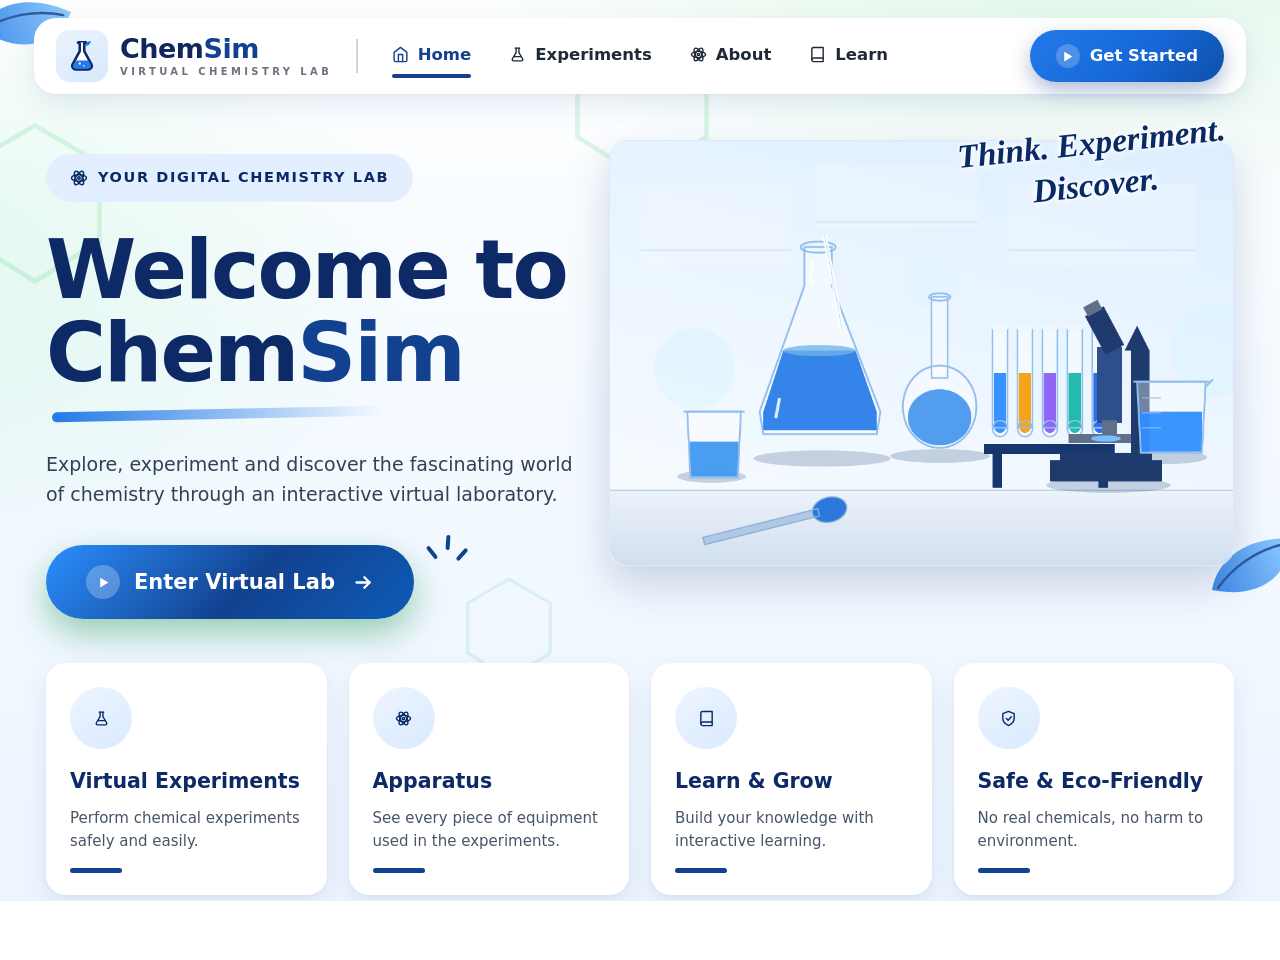
==== commit 2960240a: "Landing: add lab-glassware photo to hero (generated PNG)" ====
--- a/frontend/index.html
+++ b/frontend/index.html
@@ -14,10 +14,10 @@
   <link rel="icon" type="image/svg+xml" href="assets/icon.svg">
   
   <!-- Design System & Styles -->
-  <link rel="stylesheet" href="styles/landing.css?v=apparatus1">
+  <link rel="stylesheet" href="styles/landing.css?v=lgpic1">
   <link rel="stylesheet" href="styles/design-system.css?v=theme2">
   <link rel="stylesheet" href="styles/layout.css?v=theme2">
-  <link rel="stylesheet" href="styles/components.css?v=home2">
+  <link rel="stylesheet" href="styles/components.css?v=pic1">
   <link rel="stylesheet" href="styles/laboratory.css?v=theme2">
   <link rel="stylesheet" href="styles/responsive.css">
 </head>
@@ -164,7 +164,7 @@
   <script src="components/ActionBar.js"></script>
 
   <!-- Frontend Screens -->
-  <script src="screens/HomeScreen.js?v=home2"></script>
+  <script src="screens/HomeScreen.js?v=pic1"></script>
   <script src="screens/ExperimentScreen.js?v=side1"></script>
   <script src="screens/ResultsScreen.js"></script>
   <script src="screens/PBAScreen.js"></script>
@@ -185,6 +185,6 @@
   <script src="app.js?v=home2"></script>
 
   <!-- Landing page (front page) -->
-  <script src="landing.js?v=apparatus1"></script>
+  <script src="landing.js?v=lgpic1"></script>
 </body>
 </html>
--- a/frontend/styles/landing.css
+++ b/frontend/styles/landing.css
@@ -736,3 +736,23 @@
     grid-template-columns: repeat(3, 1fr);
   }
 }
+
+/* ---- Landing hero photo ---- */
+.lg-hero-right .lg-illu {
+  display: none;
+}
+.lg-hero-photo {
+  display: block;
+  width: 100%;
+  height: auto;
+  max-height: 560px;
+  object-fit: cover;
+  border-radius: 18px;
+  border: 1px solid #d9eaff;
+  box-shadow: 0 18px 42px rgba(10, 42, 102, 0.18);
+  position: relative;
+  z-index: 2;
+}
+.lg-slogan {
+  text-shadow: 0 0 10px #ffffff, 0 0 6px #ffffff, 0 0 3px #ffffff;
+}
--- a/frontend/styles/components.css
+++ b/frontend/styles/components.css
@@ -4409,3 +4409,219 @@
     grid-template-columns: 1fr;
   }
 }
+
+/* ---- Home top bar (search + bell + student) ---- */
+.home-topbar {
+  position: relative;
+  display: flex;
+  align-items: center;
+  gap: 14px;
+  margin-bottom: 20px;
+  z-index: 30;
+}
+.hb-search {
+  position: relative;
+  flex: 1 1 auto;
+  display: flex;
+  align-items: center;
+  gap: 10px;
+  background: #ffffff;
+  border: 1px solid #d9e6f8;
+  border-radius: 999px;
+  padding: 9px 18px;
+  box-shadow: 0 4px 14px rgba(18, 66, 143, 0.07);
+}
+.hb-search input {
+  flex: 1 1 auto;
+  min-width: 0;
+  border: 0;
+  outline: none;
+  font: inherit;
+  font-size: 14px;
+  color: #1a2332;
+  background: transparent;
+}
+.hb-search input::placeholder {
+  color: #8892a0;
+}
+.hb-results {
+  position: absolute;
+  top: calc(100% + 8px);
+  left: 0;
+  right: 0;
+  background: #ffffff;
+  border: 1px solid #d9e6f8;
+  border-radius: 14px;
+  box-shadow: 0 14px 34px rgba(10, 42, 102, 0.16);
+  overflow: hidden;
+  z-index: 40;
+}
+.hb-results button {
+  display: block;
+  width: 100%;
+  border: 0;
+  background: transparent;
+  font: inherit;
+  font-size: 13.5px;
+  font-weight: 600;
+  color: #0d2f6e;
+  text-align: left;
+  padding: 10px 16px;
+  cursor: pointer;
+}
+.hb-results button:hover {
+  background: #eaf3ff;
+}
+.hb-nores {
+  font-size: 13px;
+  color: #5a6577;
+  padding: 10px 16px;
+}
+.hb-icon-btn {
+  position: relative;
+  width: 42px;
+  height: 42px;
+  border-radius: 50%;
+  background: #ffffff;
+  border: 1px solid #d9e6f8;
+  display: inline-flex;
+  align-items: center;
+  justify-content: center;
+  cursor: pointer;
+  box-shadow: 0 4px 14px rgba(18, 66, 143, 0.07);
+  transition: transform 0.15s ease;
+}
+.hb-icon-btn:hover {
+  transform: translateY(-1px);
+}
+.hb-dot {
+  position: absolute;
+  top: 9px;
+  right: 10px;
+  width: 8px;
+  height: 8px;
+  border-radius: 50%;
+  background: #2479e8;
+  border: 2px solid #ffffff;
+}
+.hb-student {
+  display: inline-flex;
+  align-items: center;
+  gap: 8px;
+  border: 1px solid #d9e6f8;
+  background: #ffffff;
+  border-radius: 999px;
+  padding: 5px 14px 5px 6px;
+  font: inherit;
+  font-size: 14px;
+  font-weight: 700;
+  color: #0d2f6e;
+  cursor: pointer;
+  box-shadow: 0 4px 14px rgba(18, 66, 143, 0.07);
+}
+.hb-student:hover {
+  background: #f2f8ff;
+}
+.hb-avatar {
+  width: 32px;
+  height: 32px;
+  border-radius: 50%;
+  background: linear-gradient(135deg, #2479e8, #12428f);
+  display: inline-flex;
+  align-items: center;
+  justify-content: center;
+}
+.hb-menu {
+  position: absolute;
+  top: calc(100% + 8px);
+  right: 0;
+  min-width: 220px;
+  background: #ffffff;
+  border: 1px solid #d9e6f8;
+  border-radius: 14px;
+  box-shadow: 0 14px 34px rgba(10, 42, 102, 0.16);
+  overflow: hidden;
+  z-index: 40;
+  padding: 6px;
+}
+.hb-menu-head {
+  font-size: 11.5px;
+  font-weight: 800;
+  letter-spacing: 1px;
+  color: #5a6577;
+  text-transform: uppercase;
+  padding: 8px 12px 6px;
+}
+.hb-menu button {
+  display: block;
+  width: 100%;
+  border: 0;
+  background: transparent;
+  font: inherit;
+  font-size: 13.5px;
+  font-weight: 600;
+  color: #0d2f6e;
+  text-align: left;
+  padding: 9px 12px;
+  border-radius: 9px;
+  cursor: pointer;
+}
+.hb-menu button:hover {
+  background: #eaf3ff;
+}
+.hb-menu #hb-to-landing {
+  color: #0d5bb8;
+  border-top: 1px solid #ebeef2;
+  border-radius: 0 0 9px 9px;
+  margin-top: 4px;
+}
+.hb-note {
+  position: absolute;
+  top: calc(100% + 8px);
+  right: 170px;
+  max-width: 340px;
+  display: flex;
+  align-items: flex-start;
+  gap: 10px;
+  background: #12428f;
+  color: #ffffff;
+  font-size: 13px;
+  line-height: 1.45;
+  padding: 12px 14px;
+  border-radius: 14px;
+  box-shadow: 0 14px 34px rgba(10, 42, 102, 0.3);
+  z-index: 45;
+}
+.hb-note button {
+  border: 0;
+  background: rgba(255, 255, 255, 0.16);
+  border-radius: 50%;
+  width: 22px;
+  height: 22px;
+  display: inline-flex;
+  align-items: center;
+  justify-content: center;
+  cursor: pointer;
+  flex: 0 0 auto;
+}
+@media (max-width: 900px) {
+  .hb-note {
+    right: 0;
+  }
+  .home-topbar {
+    flex-wrap: wrap;
+  }
+}
+
+/* ---- Hero picture ---- */
+.hero-art svg {
+  display: none;
+}
+.hero-photo {
+  display: block;
+  width: 100%;
+  height: auto;
+  border-radius: 16px;
+  box-shadow: 0 12px 30px rgba(18, 66, 143, 0.16);
+  border: 1px solid #d9eaff;
+}
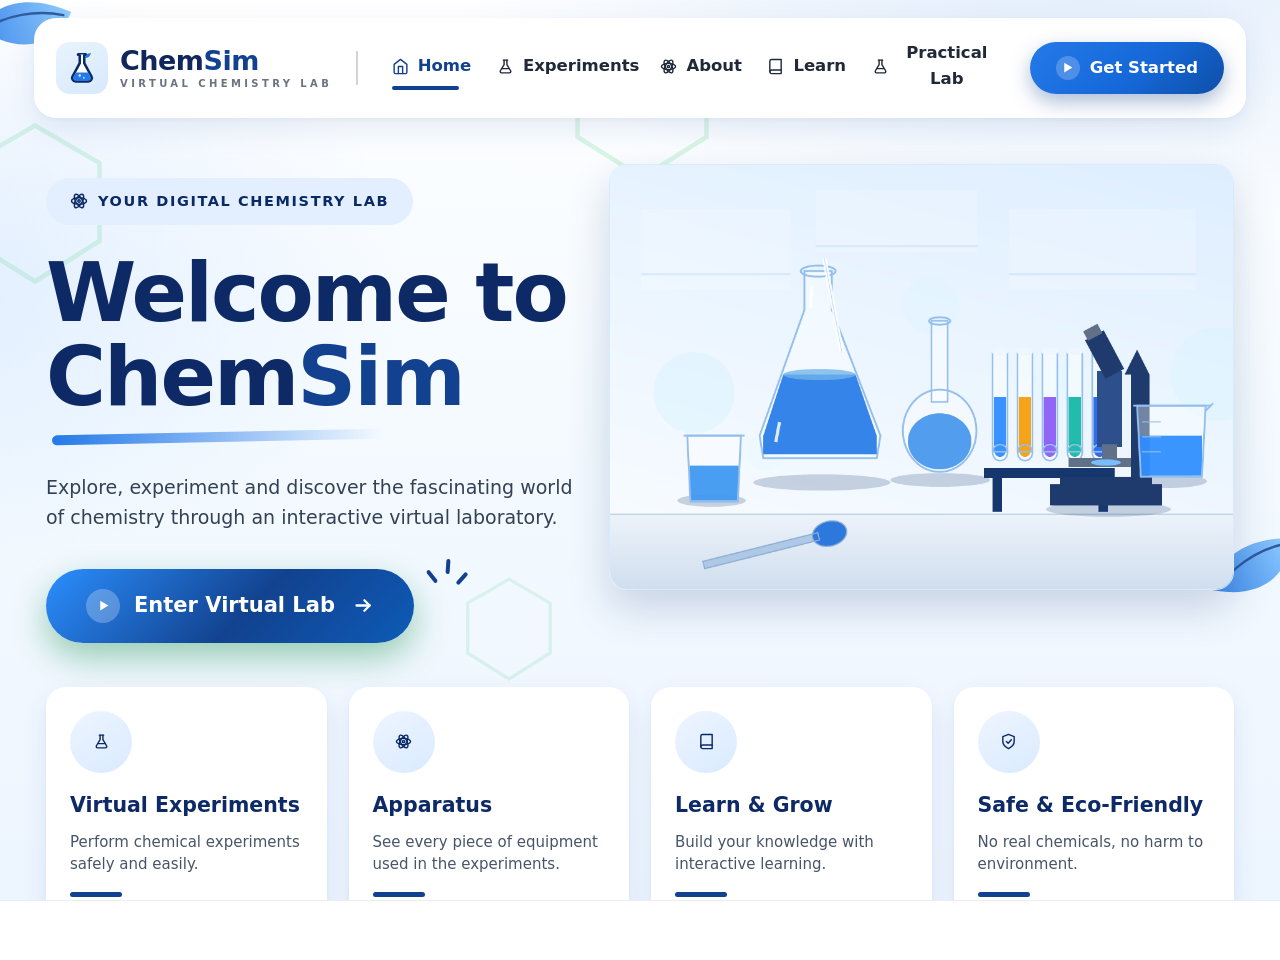
==== commit f2c64a19: "Home: fix notification close button, search now matches similar words + opens experiments; Landing: " ====
--- a/frontend/index.html
+++ b/frontend/index.html
@@ -14,10 +14,10 @@
   <link rel="icon" type="image/svg+xml" href="assets/icon.svg">
   
   <!-- Design System & Styles -->
-  <link rel="stylesheet" href="styles/landing.css?v=lgpic1">
+  <link rel="stylesheet" href="styles/landing.css?v=static1">
   <link rel="stylesheet" href="styles/design-system.css?v=theme2">
   <link rel="stylesheet" href="styles/layout.css?v=theme2">
-  <link rel="stylesheet" href="styles/components.css?v=pic1">
+  <link rel="stylesheet" href="styles/components.css?v=search1">
   <link rel="stylesheet" href="styles/laboratory.css?v=theme2">
   <link rel="stylesheet" href="styles/responsive.css">
 </head>
@@ -164,7 +164,7 @@
   <script src="components/ActionBar.js"></script>
 
   <!-- Frontend Screens -->
-  <script src="screens/HomeScreen.js?v=pic1"></script>
+  <script src="screens/HomeScreen.js?v=search1"></script>
   <script src="screens/ExperimentScreen.js?v=side1"></script>
   <script src="screens/ResultsScreen.js"></script>
   <script src="screens/PBAScreen.js"></script>
@@ -185,6 +185,6 @@
   <script src="app.js?v=home2"></script>
 
   <!-- Landing page (front page) -->
-  <script src="landing.js?v=lgpic1"></script>
+  <script src="landing.js?v=static1"></script>
 </body>
 </html>
--- a/frontend/styles/landing.css
+++ b/frontend/styles/landing.css
@@ -10,8 +10,8 @@
   overflow-y: auto;
   overflow-x: hidden;
   background:
-    radial-gradient(1100px 520px at 85% -10%, rgba(34, 197, 94, 0.16), transparent 60%),
-    radial-gradient(900px 500px at -10% 30%, rgba(74, 222, 128, 0.14), transparent 60%),
+    radial-gradient(1100px 520px at 85% -10%, rgba(36, 121, 232, 0.16), transparent 60%),
+    radial-gradient(900px 500px at -10% 30%, rgba(110, 170, 255, 0.18), transparent 60%),
     linear-gradient(180deg, #ffffff 0%, #f4faff 45%, #edf5ff 100%);
   font-family: 'Segoe UI', system-ui, -apple-system, Roboto, Arial, sans-serif;
   color: #0d2f75;
@@ -144,7 +144,7 @@
 
 .lg-link:hover {
   color: #12428f;
-  background: rgba(22, 163, 74, 0.07);
+  background: rgba(36, 121, 232, 0.08);
 }
 
 .lg-link svg {
@@ -248,7 +248,7 @@
   height: 10px;
   margin: 14px 0 0 6px;
   border-radius: 10px;
-  background: linear-gradient(90deg, #2479e8, rgba(34, 197, 94, 0));
+  background: linear-gradient(90deg, #2479e8, rgba(36, 121, 232, 0));
   transform: rotate(-1.2deg);
 }
 
@@ -756,3 +756,14 @@
 .lg-slogan {
   text-shadow: 0 0 10px #ffffff, 0 0 6px #ffffff, 0 0 3px #ffffff;
 }
+
+/* ---- Static per design reference: no animation ---- */
+#landing,
+.lg-modal,
+.lg-modal-card,
+.lg-modal-item {
+  transition: none !important;
+}
+.lg-slogan {
+  display: none;
+}
--- a/frontend/styles/components.css
+++ b/frontend/styles/components.css
@@ -4625,3 +4625,29 @@
   box-shadow: 0 12px 30px rgba(18, 66, 143, 0.16);
   border: 1px solid #d9eaff;
 }
+
+/* ---- Home top bar fixes: [hidden] must win, search result rows ---- */
+.hb-note[hidden],
+.hb-menu[hidden],
+.hb-results[hidden] {
+  display: none;
+}
+.hb-results button {
+  white-space: nowrap;
+  overflow: hidden;
+  text-overflow: ellipsis;
+  max-width: 100%;
+}
+.hb-res-tag {
+  display: inline-block;
+  font-size: 10px;
+  font-weight: 800;
+  letter-spacing: 0.6px;
+  text-transform: uppercase;
+  color: #ffffff;
+  background: #2479e8;
+  border-radius: 6px;
+  padding: 2px 7px;
+  margin-right: 8px;
+  vertical-align: middle;
+}
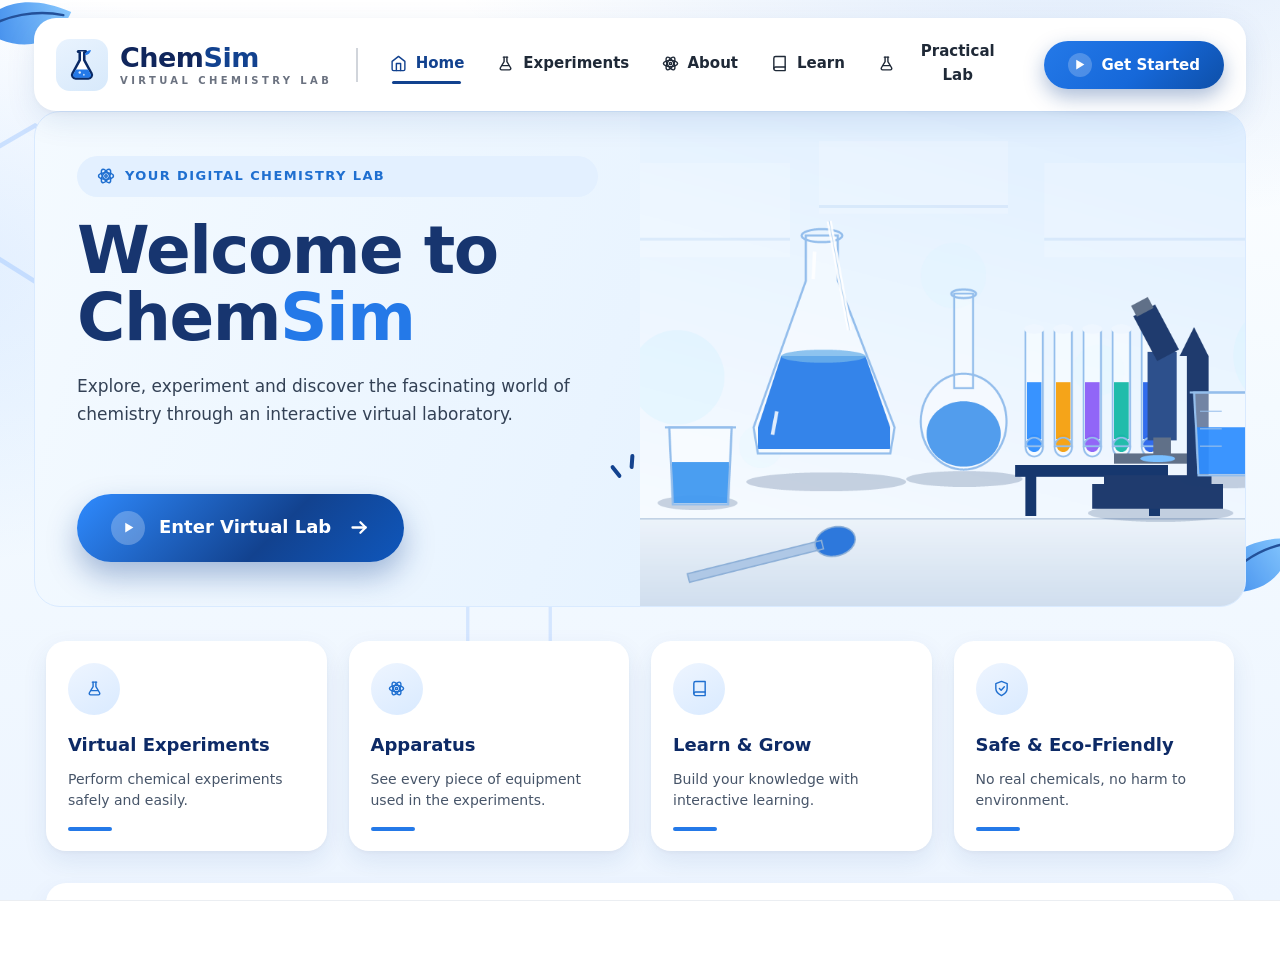
==== commit 2453ce56: "Landing: exact pic restyle (banner hero + flush photo, blue hexes, picture sizes), fully static - no" ====
--- a/frontend/index.html
+++ b/frontend/index.html
@@ -14,7 +14,7 @@
   <link rel="icon" type="image/svg+xml" href="assets/icon.svg">
   
   <!-- Design System & Styles -->
-  <link rel="stylesheet" href="styles/landing.css?v=static1">
+  <link rel="stylesheet" href="styles/landing.css?v=picexact1">
   <link rel="stylesheet" href="styles/design-system.css?v=theme2">
   <link rel="stylesheet" href="styles/layout.css?v=theme2">
   <link rel="stylesheet" href="styles/components.css?v=search1">
@@ -185,6 +185,6 @@
   <script src="app.js?v=home2"></script>
 
   <!-- Landing page (front page) -->
-  <script src="landing.js?v=static1"></script>
+  <script src="landing.js?v=picexact1"></script>
 </body>
 </html>
--- a/frontend/styles/landing.css
+++ b/frontend/styles/landing.css
@@ -767,3 +767,126 @@
 .lg-slogan {
   display: none;
 }
+
+/* ================= EXACT PIC RESTYLE + FULLY STATIC ================= */
+/* lg-pic-exact: zero animation, layout per design reference */
+#landing, #landing *, #landing *::before, #landing *::after {
+  transition: none !important;
+  animation: none !important;
+}
+.lg-cta:hover, .lg-enter:hover, .lg-card:hover, .lg-modal-close:hover {
+  transform: none !important;
+}
+
+/* hero = banner card, photo flush to right edge */
+.lg-hero {
+  align-items: stretch;
+  gap: 0;
+  padding: 0;
+  background: linear-gradient(110deg, #f4faff 0%, #e9f4ff 48%, #dceeff 100%);
+  border: 1px solid #d9eaff;
+  border-radius: 26px;
+  overflow: hidden;
+  min-height: 400px;
+}
+.lg-hero-left {
+  flex: 1 1 50%;
+  min-width: 0;
+  padding: 44px 42px;
+  display: flex;
+  flex-direction: column;
+  justify-content: center;
+}
+.lg-hero-right {
+  flex: 0 0 50%;
+  min-width: 0;
+  position: relative;
+}
+.lg-hero-photo {
+  position: absolute;
+  top: 0;
+  right: 0;
+  bottom: 0;
+  left: 0;
+  width: 100%;
+  height: 100%;
+  max-height: none;
+  object-fit: cover;
+  border: 0;
+  border-radius: 0;
+  box-shadow: none;
+}
+.lg-underline {
+  display: none;
+}
+
+/* sizes/colors per picture */
+.lg-eyebrow {
+  font-size: 13px;
+  letter-spacing: 1.4px;
+  padding: 10px 20px;
+  color: #1f6fd0;
+  background: #e3f0ff;
+}
+.lg-title {
+  font-size: clamp(40px, 5.2vw, 66px);
+  letter-spacing: -1.5px;
+  margin-top: 20px;
+  color: #17356f;
+}
+.lg-title span {
+  color: #2479e8;
+}
+.lg-lead {
+  font-size: 17px;
+  margin-top: 22px;
+  max-width: 520px;
+}
+.lg-enter {
+  font-size: 18px;
+  padding: 17px 34px;
+  margin-top: 30px;
+  box-shadow: 0 14px 30px rgba(18, 66, 143, 0.35);
+  background: linear-gradient(135deg, #2f8bff 0%, #12428f 60%, #0f57bc 100%);
+}
+.lg-link {
+  font-size: 15px;
+  padding: 9px 14px 12px;
+}
+.lg-cta {
+  font-size: 15px;
+  padding: 12px 24px;
+}
+.lg-card {
+  padding: 22px 22px 20px;
+}
+.lg-card h3 {
+  font-size: 18px;
+}
+.lg-card p {
+  font-size: 14px;
+}
+.lg-card-rule {
+  background: #2479e8;
+  width: 44px;
+  height: 4px;
+}
+.lg-card-icon {
+  width: 52px;
+  height: 52px;
+  color: #1f6fd0;
+}
+.lg-modal {
+  background: rgba(10, 42, 102, 0.55);
+}
+
+/* decorations: light blue, static, behind content (no overlap) */
+.lg-hex {
+  opacity: 0.55;
+  z-index: 1;
+}
+.lg-leafbg {
+  opacity: 0.9;
+  z-index: 1;
+}
+.lg-enter:hover { box-shadow: 0 14px 30px rgba(18, 66, 143, 0.35); }
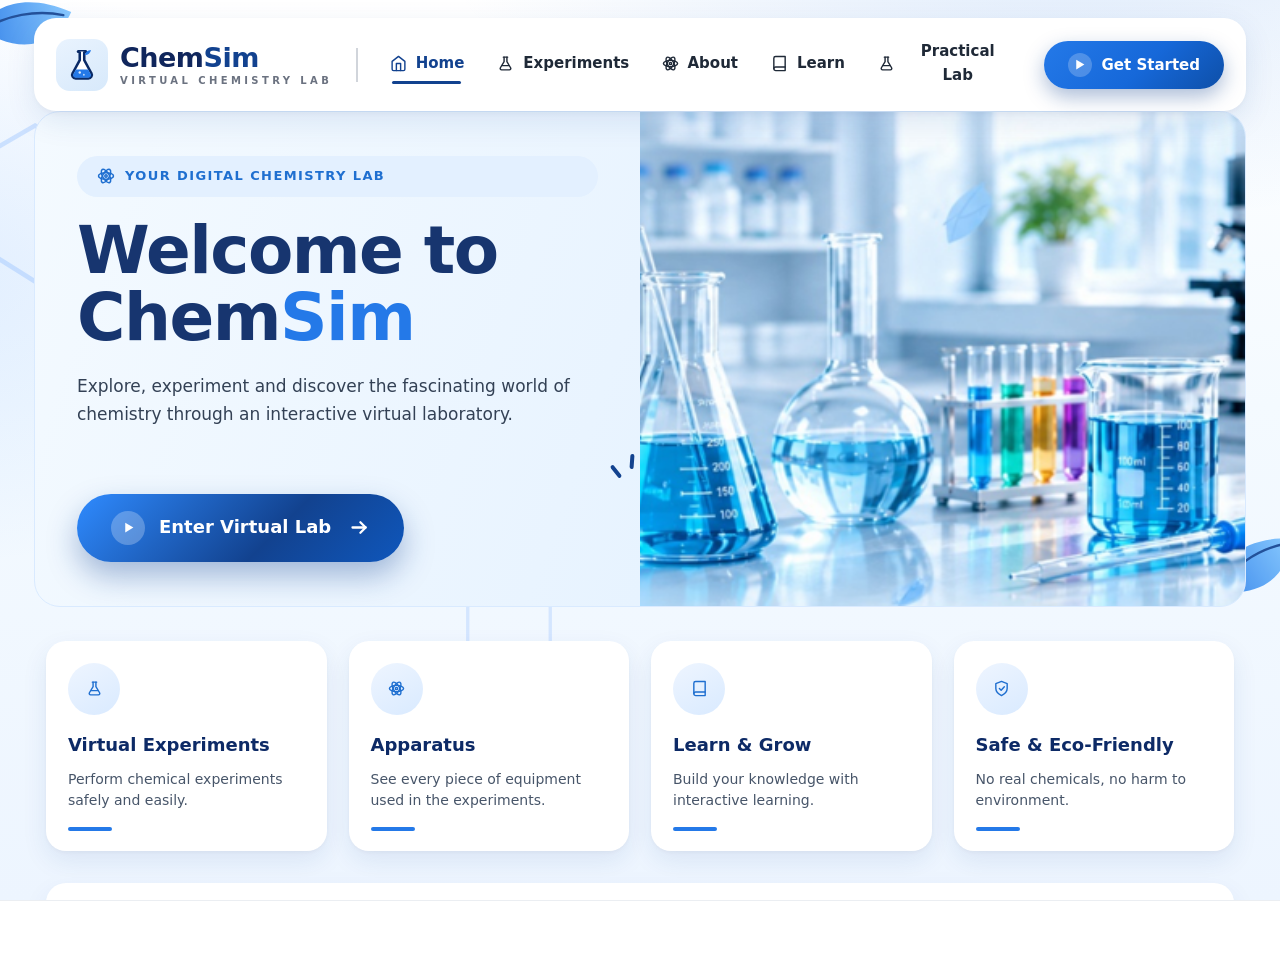
==== commit 70f14832: "Make ChemSim fully responsive across all screen sizes (320-1920+) - Hamburger menu for landing page " ====
--- a/frontend/index.html
+++ b/frontend/index.html
@@ -14,12 +14,12 @@
   <link rel="icon" type="image/svg+xml" href="assets/icon.svg">
   
   <!-- Design System & Styles -->
-  <link rel="stylesheet" href="styles/landing.css?v=picexact1">
+  <link rel="stylesheet" href="styles/landing.css?v=resp2">
   <link rel="stylesheet" href="styles/design-system.css?v=theme2">
   <link rel="stylesheet" href="styles/layout.css?v=theme2">
   <link rel="stylesheet" href="styles/components.css?v=search1">
   <link rel="stylesheet" href="styles/laboratory.css?v=theme2">
-  <link rel="stylesheet" href="styles/responsive.css">
+  <link rel="stylesheet" href="styles/responsive.css?v=resp2">
 </head>
 <body>
   <!-- Landing page (shown in front of the app) -->
@@ -28,7 +28,12 @@
     <!-- Header -->
     <header class="app-header" id="app-header">
       <div class="header-left">
-        <button class="btn btn-ghost btn-sm header-home-btn" id="btn-home" aria-label="Home">
+        <button class="btn btn-ghost btn-sm header-menu-btn" id="btn-menu" aria-label="Open menu" aria-expanded="false">
+          <svg width="20" height="20" viewBox="0 0 24 24" fill="none" stroke="currentColor" stroke-width="2" stroke-linecap="round"><line x1="3" y1="6" x2="21" y2="6"/><line x1="3" y1="12" x2="21" y2="12"/><line x1="3" y1="18" x2="21" y2="18"/></svg>
+        </button>
+        <button class="btn btn-ghost btn-sm header-panel-btn" id="btn-panel" aria-label="Show instructions" aria-expanded="false">
+          <svg width="20" height="20" viewBox="0 0 24 24" fill="none" stroke="currentColor" stroke-width="2" stroke-linecap="round" stroke-linejoin="round"><path d="M4 19.5A2.5 2.5 0 0 1 6.5 17H20"/><path d="M6.5 2H20v20H6.5A2.5 2.5 0 0 1 4 19.5v-15A2.5 2.5 0 0 1 6.5 2z"/></svg>
+        </button>        <button class="btn btn-ghost btn-sm header-home-btn" id="btn-home" aria-label="Home">
           <svg width="20" height="20" viewBox="0 0 24 24" fill="none" stroke="currentColor" stroke-width="2"><path d="M3 9l9-7 9 7v11a2 2 0 0 1-2 2H5a2 2 0 0 1-2-2z"/><polyline points="9 22 9 12 15 12 15 22"/></svg>
         </button>
         <button class="btn btn-ghost btn-sm header-back-btn" id="btn-back" style="display:none;" aria-label="Back">
@@ -114,6 +119,10 @@
           </div>
         </div>
       </aside>
+
+      <!-- Mobile overlays: tap outside to close the panels -->
+      <div class="app-sidebar__overlay" id="sidebar-overlay"></div>
+      <div class="app-instruction-panel__overlay" id="panel-overlay"></div>
     </div>
 
     <!-- Action Bar -->
@@ -182,9 +191,9 @@
   <script src="renderers/MinorExperimentRenderer.js?v=m75w2"></script>
 
   <!-- Main Application -->
-  <script src="app.js?v=home2"></script>
+  <script src="app.js?v=resp1"></script>
 
   <!-- Landing page (front page) -->
-  <script src="landing.js?v=picexact1"></script>
+  <script src="landing.js?v=resp1"></script>
 </body>
 </html>
--- a/frontend/styles/landing.css
+++ b/frontend/styles/landing.css
@@ -890,3 +890,261 @@
   z-index: 1;
 }
 .lg-enter:hover { box-shadow: 0 14px 30px rgba(18, 66, 143, 0.35); }
+
+/* ---- lg-app-real: realistic apparatus gallery ---- */
+.lg-app-item {
+  background: #ffffff;
+  border: 1px solid #e3edf8;
+  border-radius: 16px;
+  padding: 14px 10px 12px;
+  box-shadow: 0 6px 16px rgba(18, 66, 143, 0.08);
+}
+.lg-app-ico svg {
+  width: 52px;
+  height: 52px;
+}
+.lg-app-item b {
+  font-size: 12.5px;
+}
+
+/* ================================================================
+   RESPONSIVE PASS — resp1
+   Hamburger menu on phones, hero fixes, overflow safety.
+   ================================================================ */
+
+/* burger hidden on tablet/desktop */
+.lg-burger {
+  display: none;
+}
+
+/* ---- 980px and below: stacked hero must not overflow ---- */
+@media (max-width: 980px) {
+  .lg-hero-left,
+  .lg-hero-right {
+    min-width: 0;
+  }
+
+  .lg-hero-left {
+    padding: 32px 26px;
+  }
+
+  /* hero photo is absolutely positioned — the panel needs a real height */
+  .lg-hero-right {
+    min-height: 280px;
+    height: 280px;
+  }
+
+  .lg-hero {
+    min-height: 0;
+  }
+}
+
+/* ---- 760px and below: professional hamburger menu ---- */
+@media (max-width: 760px) {
+  .lg-burger {
+    display: inline-flex;
+    flex-direction: column;
+    align-items: center;
+    justify-content: center;
+    gap: 5px;
+    width: 46px;
+    height: 46px;
+    flex: 0 0 46px;
+    padding: 0;
+    border: 0;
+    border-radius: 12px;
+    background: #eef5ff;
+    cursor: pointer;
+    margin-left: 10px;
+  }
+
+  .lg-burger i {
+    display: block;
+    width: 22px;
+    height: 2.6px;
+    border-radius: 3px;
+    background: #12428f;
+  }
+
+  .lg-nav--open .lg-burger i:nth-child(1) {
+    transform: translateY(7.6px) rotate(45deg);
+  }
+
+  .lg-nav--open .lg-burger i:nth-child(2) {
+    opacity: 0;
+  }
+
+  .lg-nav--open .lg-burger i:nth-child(3) {
+    transform: translateY(-7.6px) rotate(-45deg);
+  }
+
+  .lg-cta {
+    margin-left: auto;
+  }
+
+  /* links collapse into a dropdown panel below the nav bar */
+  .lg-links {
+    display: none;
+    position: absolute;
+    top: 100%;
+    left: 0;
+    right: 0;
+    width: auto;
+    flex-basis: auto;
+    order: 0;
+    flex-direction: column;
+    align-items: stretch;
+    justify-content: flex-start;
+    gap: 2px;
+    margin-top: 8px;
+    padding: 8px;
+    background: #ffffff;
+    border-top: 1px solid #eef4fb;
+    border-radius: 0 0 18px 18px;
+    box-shadow: 0 18px 34px rgba(18, 66, 143, 0.18);
+    z-index: 30;
+  }
+
+  .lg-nav--open .lg-links {
+    display: flex;
+  }
+
+  .lg-link {
+    justify-content: flex-start;
+    min-height: 46px;
+    font-size: 15.5px;
+    padding: 11px 14px;
+    border-radius: 12px;
+  }
+
+  /* show full link text inside the dropdown (never icons only) */
+  .lg-link span {
+    display: inline;
+  }
+
+  .lg-link--active::after {
+    display: none;
+  }
+
+  .lg-link--active {
+    background: rgba(36, 121, 232, 0.10);
+    border-radius: 12px;
+  }
+}
+
+/* ---- 620px and below: compact nav + phone sizing ---- */
+@media (max-width: 620px) {
+  .lg-logo-badge {
+    width: 40px;
+    height: 40px;
+    flex: 0 0 40px;
+  }
+
+  .lg-logo-text small {
+    display: none;
+  }
+
+  .lg-cta {
+    padding: 10px 16px;
+    font-size: 14px;
+    gap: 6px;
+  }
+
+  .lg-cta .lg-cta-play {
+    width: 20px;
+    height: 20px;
+  }
+
+  .lg-hero-left {
+    padding: 26px 20px;
+  }
+
+  .lg-hero-right {
+    min-height: 230px;
+    height: 230px;
+  }
+
+  .lg-eyebrow {
+    font-size: 11.5px;
+    letter-spacing: 1px;
+    padding: 9px 16px;
+  }
+
+  .lg-title {
+    letter-spacing: -1px;
+  }
+
+  .lg-lead {
+    font-size: 15.5px;
+  }
+
+  .lg-enter {
+    width: 100%;
+    justify-content: center;
+    padding: 16px 20px;
+    font-size: 16.5px;
+  }
+
+  .lg-enter-row {
+    display: flex;
+    width: 100%;
+    max-width: 100%;
+  }
+
+  .lg-about {
+    padding: 20px 18px;
+    margin: 6px 8px 0;
+  }
+
+  .lg-modal-card {
+    padding: 24px 16px 20px;
+    border-radius: 18px;
+  }
+}
+
+/* ---- 480px and below: keep the nav header on ONE row ---- */
+@media (max-width: 480px) {
+  .lg-nav {
+    flex-wrap: nowrap;
+    gap: 8px;
+  }
+
+  .lg-logo-text b {
+    font-size: 19px;
+  }
+
+  .lg-cta {
+    padding: 9px 12px;
+    font-size: 13px;
+    gap: 5px;
+    white-space: nowrap;
+  }
+
+  .lg-cta .lg-cta-play {
+    display: none;
+  }
+
+  .lg-burger {
+    margin-left: 6px;
+  }
+}
+
+/* ---- 360px and below: smallest phones ---- */
+@media (max-width: 360px) {
+  .lg-cta {
+    display: none;
+  }
+
+  .lg-burger {
+    margin-left: auto;
+  }
+
+  .lg-app-grid {
+    grid-template-columns: repeat(2, 1fr);
+  }
+
+  .lg-hero-right {
+    min-height: 200px;
+    height: 200px;
+  }
+}
--- a/frontend/styles/responsive.css
+++ b/frontend/styles/responsive.css
@@ -175,6 +175,8 @@
     bottom: 48px;
     width: 100%;
     min-width: 100%;
+    /* width is 100% here — must hide fully off-screen, not -320px */
+    right: -100%;
   }
 
   .app-action-bar {
@@ -239,6 +241,250 @@
   .table td {
     padding: var(--space-2) var(--space-3);
     font-size: var(--text-xs);
+  }
+}
+
+/* ============================================================
+   FULL RESPONSIVE PASS — resp1
+   Covers header menu controls, lab stage rows, grids, modals,
+   touch targets and horizontal-overflow safety at every size.
+   ============================================================ */
+
+/* ---- global overflow safety (no horizontal page scroll) ---- */
+html {
+  -webkit-text-size-adjust: 100%;
+}
+
+body {
+  overflow-x: hidden;
+}
+
+img {
+  max-width: 100%;
+}
+
+.app-workspace {
+  overflow-x: hidden;
+}
+
+/* ---- header mobile controls (hidden on desktop) ---- */
+.header-menu-btn,
+.header-panel-btn {
+  display: none;
+}
+
+/* overlays only exist as fixed layers on small screens */
+.app-sidebar__overlay,
+.app-instruction-panel__overlay {
+  display: none;
+}
+
+/* ---- touch-friendly taps (removes double-tap zoom delay) ---- */
+.btn,
+.sidebar-item,
+.experiment-item,
+.canvas-container canvas,
+.lg-link,
+.lg-card {
+  touch-action: manipulation;
+}
+
+/* ============ Laptop / tablet landscape — 1024px and below ============ */
+@media (max-width: 1024px) {
+  /* instruction-panel toggle button becomes visible */
+  .header-panel-btn {
+    display: inline-flex;
+  }
+
+  .app-instruction-panel__overlay {
+    display: block;
+  }
+
+  .app-header {
+    padding: 0 var(--space-3);
+    gap: var(--space-2);
+  }
+
+  .workspace-content {
+    padding: var(--space-5);
+  }
+
+  .progress-bar-container {
+    width: 90px;
+  }
+
+  /* side-by-side lab rows stack so nothing is cut off */
+  .m74-stage-row {
+    flex-direction: column;
+  }
+
+  .m74-side {
+    flex: 1 1 auto;
+    width: 100%;
+    min-width: 0;
+  }
+}
+
+/* ============ Tablet portrait / mobile — 768px and below ============ */
+@media (max-width: 768px) {
+  /* hamburger menu button becomes visible */
+  .header-menu-btn {
+    display: inline-flex;
+  }
+
+  .app-sidebar__overlay {
+    display: block;
+  }
+
+  .workspace-content {
+    padding: var(--space-4);
+    overflow-x: auto;
+  }
+
+  .canvas-container {
+    padding: var(--space-2);
+  }
+
+  /* touch-friendly targets */
+  .btn {
+    min-height: 44px;
+  }
+
+  .btn-sm {
+    min-height: 40px;
+  }
+
+  .sidebar-item,
+  .experiment-item {
+    min-height: 44px;
+  }
+
+  /* lab stage rows: canvas above side panel */
+  .lab-stage-row,
+  .m74-stage-row {
+    flex-direction: column;
+  }
+
+  .lab-side,
+  .m74-side {
+    flex: 1 1 auto;
+    width: 100%;
+    min-width: 0;
+  }
+
+  /* action bar wraps instead of clipping buttons */
+  .app-action-bar {
+    gap: var(--space-2);
+    flex-wrap: wrap;
+    row-gap: var(--space-1);
+  }
+
+  .action-left,
+  .action-right {
+    flex: 0 0 auto;
+  }
+
+  .action-center {
+    flex-wrap: wrap;
+  }
+
+  .table th,
+  .table td {
+    padding: var(--space-2) var(--space-3);
+    font-size: var(--text-xs);
+  }
+
+  .mystery-casebar {
+    flex-wrap: wrap;
+    row-gap: var(--space-1);
+  }
+}
+
+/* ============ Very small phones — 480px and below ============ */
+@media (max-width: 480px) {
+  /* header shrinks to 44px here — keep overlays aligned under it */
+  .app-sidebar__overlay,
+  .app-instruction-panel__overlay {
+    top: 44px;
+  }
+}
+
+/* ============ Large phone / small tablet — 620px and below ============ */
+@media (max-width: 620px) {
+  .progress-label {
+    display: none;
+  }
+
+  .progress-bar-container {
+    width: 64px;
+  }
+
+  .header-experiment-id {
+    display: none;
+  }
+
+  .app-action-bar {
+    height: auto;
+    min-height: 52px;
+    padding: var(--space-2) var(--space-3);
+    flex-wrap: wrap;
+    row-gap: var(--space-2);
+  }
+
+  .action-center {
+    order: 3;
+    width: 100%;
+    justify-content: center;
+  }
+
+  .action-left,
+  .action-right {
+    flex: 1 1 auto;
+  }
+
+  .modal {
+    width: 96%;
+    max-height: 88vh;
+  }
+
+  .modal__footer {
+    flex-direction: column;
+  }
+
+  .modal__footer .btn {
+    width: 100%;
+  }
+
+  .workspace-content {
+    padding: var(--space-3);
+  }
+}
+
+/* ============ Small phone — 420px and below ============ */
+@media (max-width: 420px) {
+  .brand-name {
+    font-size: 14px;
+  }
+
+  .header-landing-btn {
+    padding: 6px 10px;
+  }
+
+  .demo-cards {
+    grid-template-columns: 1fr;
+  }
+
+  .gas-identity-cards {
+    gap: 4px;
+  }
+
+  .gas-identity-card {
+    padding: 6px 2px;
+    font-size: 11px;
+  }
+
+  .progress-bar-container {
+    width: 48px;
   }
 }
 
